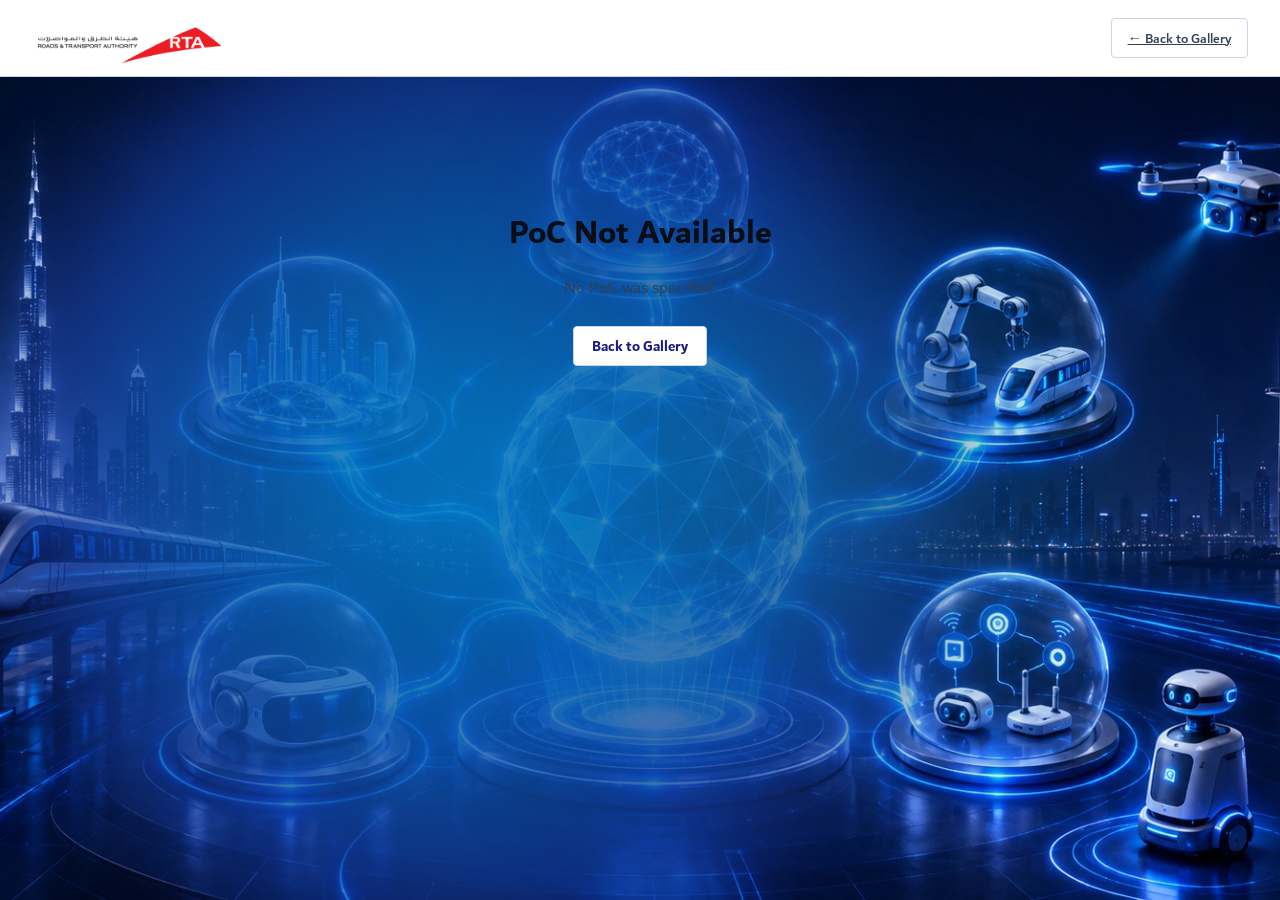
==== poc.html @ e1329994 "DOCKER" ====
<!DOCTYPE html>
<html lang="en">

<head>
    <meta charset="UTF-8">

    <meta
        name="viewport"
        content="width=device-width, initial-scale=1.0"
    >

    <title>PoC Details | Digital Lab</title>

    <link rel="stylesheet" href="css/style.css">
    <link rel="stylesheet" href="css/poc.css">
    <link rel="icon" href="assets/favicon.png">
</head>

<body>

    <header class="header">

        <div class="header-content">

            <img 
                    src="assets/logo.png" 
                    alt="Logo" 
                    class="logo"
                    style="width: 200px;">

            <div class="header-actions">

                <a
                    href="index.html"
                    class="header-button"
                >
                    ← Back to Gallery
                </a>

            </div>

        </div>

    </header>


    <main class="poc-page">

        <div id="poc-details">

            <div class="loading-state">
                Loading PoC...
            </div>

        </div>

    </main>


    <script src="js/poc.js"></script>

</body>

</html>
---- css/style.css ----
@font-face {
    font-family: "Dubai";
    src: url("../assets/font/Dubai-Regular.ttf") format("truetype");
    font-weight: 400;
    font-style: normal;
    font-display: swap;
}

@font-face {
    font-family: "Dubai";
    src: url("../assets/font/Dubai-Medium.ttf") format("truetype");
    font-weight: 500;
    font-style: normal;
    font-display: swap;
}

@font-face {
    font-family: "Dubai";
    src: url("../assets/font/Dubai-Bold.ttf") format("truetype");
    font-weight: 700;
    font-style: normal;
    font-display: swap;
}

@font-face {
    font-family: "Dubai";
    src: url("../assets/font/Dubai-Light.ttf") format("truetype");
    font-weight: 300;
    font-style: normal;
    font-display: swap;
}

/* =========================================================
   GOVERNMENT DIGITAL PORTAL
   Bright / Professional Light Mode / Modern Clean
========================================================= */

:root {
    /* Core surfaces: Bright, clean, crisp whites */
    --bg: #f4f6f9;
    --surface: #ffffff;
    --surface-secondary: #f8fafc;
    --surface-hover: #eef2f6;

    /* Typography */
    --text-primary: #090d16;
    --text-secondary: #334155;
    --text-muted: #64748b;
    --text-light: #94a3b8;

    /* Borders */
    --border: #cbd5e1;
    --border-strong: #94a3b8;

    /* Vibrant Royal Blue Primary */
    --primary: #191c84;
    --primary-dark: #13166e;
    --primary-soft: #eff6ff;

    /* Status - Vibrant Government Indicators */
    --success: #15803d;
    --success-soft: #f0fdf4;

    --warning: #b45309;
    --warning-soft: #fffbeb;

    --info: #0284c7;
    --info-soft: #f0f9ff;

    --danger: #dc2626;
    --danger-soft: #fef2f2;

    /* Fonts */
    --font-body: "Dubai", sans-serif;
    --font-heading: "Dubai", sans-serif;
    --font-mono: "Dubai", sans-serif;

    /* Radius */
    --radius-sm: 4px;
    --radius-md: 6px;
    --radius-lg: 8px;

    /* Shadows */
    --shadow-sm: 0 1px 3px rgba(37, 99, 235, 0.06), 0 1px 2px rgba(15, 23, 42, 0.04);
    --shadow-md: 0 10px 15px -3px rgba(37, 99, 235, 0.08), 0 4px 6px -4px rgba(15, 23, 42, 0.05);
    --shadow-modal: 0 25px 50px -12px rgba(15, 23, 42, 0.25);
}


/* =========================================================
   RESET
========================================================= */

* {
    box-sizing: border-box;
    margin: 0;
    padding: 0;
}

html {
    font-size: 17px; /* Increased base font size for clearer accessibility */
    scroll-behavior: smooth;
}

body {
    min-height: 100vh;
    font-family: var(--font-body);
    color: var(--text-primary);
    background: var(--bg);
    -webkit-font-smoothing: antialiased;
    text-rendering: optimizeLegibility;
}
/* =========================================================
   BACKGROUND IMAGE & PURE CSS HOVERING LIGHT
========================================================= */

body {
    position: relative;
    min-height: 100vh;
    font-family: var(--font-body);
    color: var(--text-primary);
    /* Set your background image here (replace '../assets/img/bgi.jpg' with your actual path) */
    background-image: linear-gradient(rgba(244, 246, 249, 0), rgba(244, 246, 249, 0)), url("../assets/images/bgi.jpeg");
    background-size: cover;
    background-position: center;
    background-attachment: fixed;
    -webkit-font-smoothing: antialiased;
    text-rendering: optimizeLegibility;
    overflow-x: hidden;
}

/* Clear out old canvas or scripts if any remain */
#node-network-canvas {
    display: none !important;
}

/* =========================================================
   PURE CSS HOVERING LIGHT (INCREASED BLOB SIZE)
========================================================= */

body::before {
    content: "";
    position: fixed;
    top: 0;
    left: 0;
    width: 950px;  /* Increased from 550px */
    height: 950px; /* Increased from 550px */
    background: radial-gradient(circle, rgba(2, 132, 199, 0.9) 0%, rgba(25, 28, 132, 0.7) 80%, transparent 80%);
    border-radius: 50%;
    pointer-events: none;
    z-index: -1;
    filter: blur(50px); /* Increased blur slightly for a softer, wider spread */
    animation: css-ambient-float 18s ease-in-out infinite alternate;
}

/* Secondary accent light */
body::after {
    content: "";
    position: fixed;
    bottom: 0;
    right: 0;
    width: 850px;  /* Increased from 480px */
    height: 850px; /* Increased from 480px */
    background: radial-gradient(circle, rgba(16, 185, 129, 0.18) 0%, rgba(25, 28, 132, 0.08) 60%, transparent 85%);
    border-radius: 50%;
    pointer-events: none;
    z-index: -1;
    filter: blur(60px); /* Increased blur for a larger, ambient feel */
    animation: css-ambient-float-reverse 22s ease-in-out infinite alternate;
}


/* =========================================================
   PURE CSS LIGHT ANIMATIONS
========================================================= */

@keyframes css-ambient-float {
    0% {
        transform: translate(-15vw, -15vh) scale(1);
    }
    33% {
        transform: translate(65vw, 20vh) scale(1.15);
    }
    66% {
        transform: translate(30vw, 75vh) scale(0.9);
    }
    100% {
        transform: translate(75vw, 65vh) scale(1.1);
    }
}

@keyframes css-ambient-float-reverse {
    0% {
        transform: translate(15vw, 15vh) scale(1);
    }
    33% {
        transform: translate(-55vw, -30vh) scale(1.1);
    }
    66% {
        transform: translate(-20vw, -70vh) scale(0.95);
    }
    100% {
        transform: translate(-70vw, -40vh) scale(1.2);
    }
}

button,
input,
select {
    font: inherit;
}

button {
    cursor: pointer;
}

a {
    color: inherit;
}

#app {
    min-height: 100vh;
}


/* =========================================================
   HEADER
========================================================= */

.header {
    position: sticky;
    top: 0;
    z-index: 100;
    background: #ffffff;
    border-bottom: 1px solid var(--border);
    box-shadow: var(--shadow-sm);
}

.header-content {
    max-width: 1600px;
    min-height: 76px;
    margin: 0 auto;
    padding: 0 32px;
    display: flex;
    align-items: center;
    justify-content: space-between;
}

.logo {
    display: flex;
    align-items: center;
    gap: 12px;
    font-family: var(--font-heading);
    font-size: 1.2rem;
    font-weight: 700;
    color: var(--text-primary);
}

.logo::before {
    content: "";
    width: 16px;
    height: 16px;
    border-radius: var(--radius-sm);
    background: var(--primary);
    box-shadow: 0 0 8px rgba(37, 99, 235, 0.4);
}

.header-actions {
    display: flex;
    align-items: center;
    gap: 8px;
}

.header-button {
    height: 40px;
    padding: 0 16px;

    display: flex;
    align-items: center;
    justify-content: center;

    border: 1px solid var(--border);
    border-radius: var(--radius-sm);
    background: #ffffff;
    color: var(--text-secondary);

    font-size: 0.85rem;
    font-weight: 500;

    transition: all 0.15s ease;
}

.header-button:hover {
    background: var(--primary-soft);
    border-color: var(--primary);
    color: var(--primary);
}


/* =========================================================
   MAIN
========================================================= */

.main-content {
    width: 100%;
    max-width: 1600px;
    margin: 0 auto;
    padding: 40px 32px 64px;
}


/* =========================================================
   HERO
========================================================= */

.hero {
    margin-bottom: 32px;
}

.hero-eyebrow {
    display: inline-flex;
    margin-bottom: 8px;
    color: var(--primary);
    font-family: var(--font-mono);
    font-size: 0.8rem;
    font-weight: 600;
    letter-spacing: 0.05em;
    text-transform: uppercase;
}

.hero h1 {
    margin-bottom: 10px;
    color: var(--text-primary);
    font-family: var(--font-heading);
    font-size: clamp(2.2rem, 3.2vw, 2.9rem);
    font-weight: 700;
    line-height: 1.2;
}

.hero p {
    max-width: 740px;
    color: var(--text-secondary);
    font-size: 1rem;
    line-height: 1.6;
}


/* =========================================================
   HERO STATS
========================================================= */

.hero-stats {
    display: flex;
    flex-wrap: wrap;
    gap: 8px;
    margin-top: 20px;
}

.hero-stat {
    padding: 6px 12px;
    background: #ffffff;
    border: 1px solid var(--border);
    border-radius: var(--radius-sm);
    color: var(--text-secondary);
    font-family: var(--font-mono);
    font-size: 0.8rem;
}

.hero-stat strong {
    color: var(--primary);
    font-weight: 600;
}


/* =========================================================
   FILTER BAR
========================================================= */

.filter-bar {
    position: relative;
    z-index: 50;
    display: grid;
    grid-template-columns: minmax(300px, 2fr) repeat(3, minmax(160px, 1fr));
    gap: 16px;
    padding: 20px;
    margin-bottom: 32px;
    background: #ffffff;
    border: 1px solid var(--border);
    border-radius: var(--radius-md);
    box-shadow: var(--shadow-sm);
    align-items: start;
    overflow: visible;
}

.search-container,
.filter-container {
    position: relative;
    min-width: 0;
    display: flex;
    flex-direction: column;
    gap: 6px;
    overflow: visible;
}

.search-container label,
.filter-container label {
    color: var(--text-muted);
    font-size: 0.75rem;
    font-weight: 600;
    letter-spacing: 0.05em;
    text-transform: uppercase;
}

.search-container input,
.filter-container select {
    width: 100%;
    height: 42px;
    padding: 0 12px;
    background: #ffffff;
    border: 1px solid var(--border);
    border-radius: var(--radius-sm);
    color: var(--text-primary);
    font-size: 0.9rem;
    outline: none;
    transition: border-color 0.15s ease, box-shadow 0.15s ease;
}

.search-container input:hover,
.filter-container select:hover {
    border-color: var(--border-strong);
}

.search-container input:focus,
.filter-container select:focus {
    border-color: var(--primary);
    box-shadow: 0 0 0 3px rgba(37, 99, 235, 0.15);
}


/* =========================================================
   TECHNOLOGY MULTI SELECT & TRIGGER
========================================================= */

.technology-multi-select {
    position: relative;
    width: 100%;
    min-width: 0;
    height: 42px;
    z-index: 100;
}

.technology-multi-select.open {
    z-index: 9999;
}

.technology-trigger {
    position: relative;
    width: 100%;
    height: 42px;
    display: flex;
    align-items: center;
    justify-content: space-between;
    padding: 0 36px 0 12px;
    background: #ffffff;
    border: 1px solid var(--border);
    border-radius: var(--radius-sm);
    color: var(--text-primary);
    font-family: var(--font-body);
    font-size: 0.9rem;
    text-align: left;
    white-space: nowrap;
    overflow: hidden;
    text-overflow: ellipsis;
    cursor: pointer;
    transition: border-color 0.15s ease, box-shadow 0.15s ease;
}

.technology-trigger:hover {
    border-color: var(--border-strong);
}

.technology-multi-select.open .technology-trigger {
    border-color: var(--primary);
    box-shadow: 0 0 0 3px rgba(37, 99, 235, 0.15);
}

.technology-trigger::after {
    content: "";
    position: absolute;
    right: 13px;
    top: 50%;
    width: 6px;
    height: 6px;
    border-right: 1.5px solid var(--text-muted);
    border-bottom: 1.5px solid var(--text-muted);
    transform: translateY(-65%) rotate(45deg);
    transition: transform 0.15s ease;
}

.technology-multi-select.open .technology-trigger::after {
    transform: translateY(-25%) rotate(225deg);
}


/* =========================================================
   TECHNOLOGY DROPDOWN MENU & OPTIONS
========================================================= */

.technology-menu {
    position: absolute;
    top: calc(100% + 4px);
    left: 0;
    width: 100%;
    min-width: 220px;
    max-height: 260px;
    display: block;
    padding: 6px;
    background: #ffffff;
    border: 1px solid var(--border);
    border-radius: var(--radius-md);
    box-shadow: var(--shadow-modal);
    z-index: 10000;
    overflow-y: auto;
    box-sizing: border-box;
    isolation: isolate;
}

.technology-menu[hidden] {
    display: none !important;
}

.multi-select-option {
    width: 100%;
    min-height: 38px;
    display: flex;
    align-items: center;
    gap: 10px;
    padding: 6px 10px;
    border: 0;
    border-radius: var(--radius-sm);
    background: transparent;
    color: var(--text-secondary);
    font-size: 0.88rem;
    cursor: pointer;
    transition: background 0.1s ease, color 0.1s ease;
}

.multi-select-option:hover {
    background: var(--primary-soft);
    color: var(--primary);
}

.multi-select-option input[type="checkbox"] {
    flex: 0 0 auto;
    width: 15px;
    height: 15px;
    accent-color: var(--primary);
    cursor: pointer;
}

.multi-select-option span {
    min-width: 0;
    overflow: hidden;
    color: inherit;
    white-space: nowrap;
    text-overflow: ellipsis;
}


/* =========================================================
   SECTION HEADER
========================================================= */

.section-header {
    display: flex;
    align-items: flex-end;
    justify-content: space-between;
    margin-bottom: 16px;
    padding-bottom: 12px;
    border-bottom: 1px solid var(--border);
}

.section-header h2 {
    color: var(--text-primary);
    font-family: var(--font-heading);
    font-size: 1.35rem;
    font-weight: 700;
}

.section-header p {
    margin-top: 4px;
    color: var(--text-muted);
    font-size: 0.85rem;
}


/* =========================================================
   POC GRID & CARD
========================================================= */

.poc-grid {
    display: grid;
    grid-template-columns: repeat(3, minmax(0, 1fr));
    gap: 20px;
}

.poc-card {
    position: relative;
    display: flex;
    flex-direction: column;
    min-width: 0;
    min-height: 330px;
    overflow: hidden;
    background: #ffffff;
    border: 1px solid var(--border);
    border-radius: var(--radius-md);
    box-shadow: var(--shadow-sm);
    transition: border-color 0.15s ease, box-shadow 0.15s ease, transform 0.15s ease;
}

.poc-card:hover {
    border-color: var(--primary);
    box-shadow: var(--shadow-md);
    transform: translateY(-2px);
}


/* =========================================================
   STATUS LINE
========================================================= */

.poc-status-line {
    width: 100%;
    height: 15px;
    flex: 0 0 15px;
    background: var(--text-muted);
}

.poc-card.status-complete .poc-status-line,
.poc-card.status-completed .poc-status-line {
    background: var(--success);
}

.poc-card.status-progress .poc-status-line,
.poc-card.status-in-progress .poc-status-line {
    background: var(--warning);
}

.poc-card.status-planning .poc-status-line {
    background: var(--info);
}

.poc-card.status-blocked .poc-status-line {
    background: var(--danger);
}


/* =========================================================
   CARD CONTENT & BADGES
========================================================= */

.poc-card-content {
    flex: 1;
    display: flex;
    flex-direction: column;
    padding: 22px;
}

.poc-card-top {
    display: flex;
    align-items: flex-start;
    justify-content: space-between;
    gap: 12px;
    margin-bottom: 12px;
}

.poc-agency {
    color: var(--text-muted);
    font-family: var(--font-mono);
    font-size: 0.75rem;
    font-weight: 600;
    letter-spacing: 0.05em;
    text-transform: uppercase;
}

.status-badge {
    display: inline-flex;
    align-items: center;
    padding: 4px 9px;
    border-radius: var(--radius-sm);
    font-family: var(--font-mono);
    font-size: 0.7rem;
    font-weight: 600;
    letter-spacing: 0.03em;
    text-transform: uppercase;
    white-space: nowrap;
    border: 1px solid transparent;
}

.status-badge.complete,
.status-badge.completed {
    background: var(--success-soft);
    border-color: rgba(21, 128, 61, 0.25);
    color: var(--success);
}

.status-badge.progress,
.status-badge.in-progress {
    background: var(--warning-soft);
    border-color: rgba(180, 83, 9, 0.25);
    color: var(--warning);
}

.status-badge.planning {
    background: var(--info-soft);
    border-color: rgba(2, 132, 199, 0.25);
    color: var(--info);
}

.status-badge.blocked {
    background: var(--danger-soft);
    border-color: rgba(220, 38, 38, 0.25);
    color: var(--danger);
}

.poc-card h3 {
    margin-bottom: 8px;
    color: var(--text-primary);
    font-family: var(--font-heading);
    font-size: 1.18rem;
    font-weight: 700;
    line-height: 1.3;
}

.poc-card-description {
    margin-bottom: 16px;
    color: var(--text-secondary);
    font-size: 0.92rem;
    line-height: 1.55;
}

.poc-technologies {
    display: flex;
    flex-wrap: wrap;
    gap: 6px;
    margin-top: auto;
}

.tech-badge {
    display: inline-flex;
    align-items: center;
    padding: 4px 8px;
    background: var(--surface-secondary);
    border: 1px solid var(--border);
    border-radius: var(--radius-sm);
    color: var(--text-secondary);
    font-family: var(--font-mono);
    font-size: 0.72rem;
}


/* =========================================================
   CARD FOOTER & ACTIONS
========================================================= */

.poc-card-footer {
    min-height: 52px;
    display: flex;
    align-items: center;
    justify-content: space-between;
    gap: 12px;
    padding: 12px 22px;
    border-top: 1px solid var(--border);
    background: var(--surface-secondary);
}

.team-count {
    color: var(--text-muted);
    font-size: 0.82rem;
}

.view-details-button {
    display: inline-flex;
    align-items: center;
    gap: 4px;
    padding: 0;
    border: none;
    background: transparent;
    color: var(--primary);
    font-size: 0.82rem;
    font-weight: 600;
    letter-spacing: 0.02em;
    text-transform: uppercase;
    transition: color 0.15s ease;
}

.view-details-button:hover {
    color: var(--primary-dark);
    text-decoration: underline;
}


/* =========================================================
   EMPTY STATE
========================================================= */

#empty-state {
    padding: 60px 20px;
    text-align: center;
    color: var(--text-muted);
    background: #ffffff;
    border: 1px solid var(--border);
    border-radius: var(--radius-md);
    font-size: 0.95rem;
}

#empty-state[hidden] {
    display: none;
}


/* =========================================================
   MODAL OVERLAY & DETAILS MODAL
========================================================= */

.modal-overlay {
    position: fixed;
    inset: 0;
    z-index: 500;
    display: flex;
    align-items: center;
    justify-content: center;
    padding: 24px;
    background: rgba(15, 23, 42, 0.45);
    backdrop-filter: blur(3px);
    -webkit-backdrop-filter: blur(3px);
    opacity: 0;
    visibility: hidden;
    pointer-events: none;
    transition: opacity 0.2s ease, visibility 0.2s ease;
}

.modal-overlay.open {
    opacity: 1;
    visibility: visible;
    pointer-events: auto;
}

.details-modal {
    position: relative;
    width: min(920px, 100%);
    max-height: calc(100vh - 48px);
    display: flex;
    flex-direction: column;
    overflow: hidden;
    background: #ffffff;
    border: 1px solid var(--border);
    border-radius: var(--radius-lg);
    box-shadow: var(--shadow-modal);
    transform: translateY(10px);
    transition: transform 0.2s ease;
}

.modal-overlay.open .details-modal {
    transform: translateY(0);
}

.modal-header {
    min-height: 64px;
    flex: 0 0 auto;
    padding: 0 24px;
    display: flex;
    align-items: center;
    justify-content: space-between;
    border-bottom: 1px solid var(--border);
    background: var(--surface-secondary);
}

.modal-header h2 {
    color: var(--text-muted);
    font-family: var(--font-mono);
    font-size: 0.8rem;
    font-weight: 600;
    letter-spacing: 0.05em;
    text-transform: uppercase;
}

.close-button {
    width: 36px;
    height: 36px;
    display: inline-flex;
    align-items: center;
    justify-content: center;
    border: 1px solid var(--border);
    border-radius: var(--radius-sm);
    background: #ffffff;
    color: var(--text-secondary);
    font-size: 1.1rem;
    transition: all 0.15s ease;
}

.close-button:hover {
    background: var(--primary-soft);
    border-color: var(--primary);
    color: var(--primary);
}

.modal-content {
    flex: 1;
    min-height: 0;
    padding: 0;
    overflow-y: auto;
}


/* =========================================================
   DRAWER CONTENT & MODAL ACTIONS
========================================================= */

.drawer-poc {
    padding: 36px;
}

.drawer-poc-header {
    display: flex;
    align-items: center;
    justify-content: space-between;
    gap: 16px;
    margin-bottom: 16px;
    padding-bottom: 16px;
    border-bottom: 1px solid var(--border);
}

.drawer-agency {
    color: var(--text-muted);
    font-family: var(--font-mono);
    font-size: 0.8rem;
    font-weight: 600;
    letter-spacing: 0.05em;
    text-transform: uppercase;
}

.drawer-poc > h1 {
    max-width: 800px;
    margin-bottom: 14px;
    color: var(--text-primary);
    font-family: var(--font-heading);
    font-size: clamp(1.6rem, 2.6vw, 2.2rem);
    font-weight: 700;
    line-height: 1.25;
}

.drawer-description {
    max-width: 780px;
    margin-bottom: 24px;
    color: var(--text-secondary);
    font-size: 0.98rem;
    line-height: 1.65;
}

.poc-actions {
    display: flex;
    flex-wrap: wrap;
    gap: 10px;
    margin-bottom: 28px;
    padding-bottom: 24px;
    border-bottom: 1px solid var(--border);
}

.poc-link {
    min-height: 40px;
    display: inline-flex;
    align-items: center;
    justify-content: center;
    padding: 0 18px;
    border: 1px solid var(--border);
    border-radius: var(--radius-sm);
    background: #ffffff;
    color: var(--primary);
    font-size: 0.88rem;
    font-weight: 600;
    text-decoration: none;
    transition: all 0.15s ease;
}

.poc-link:hover {
    background: var(--primary-soft);
    border-color: var(--primary);
}

.poc-actions .poc-link:first-child {
    background: var(--primary);
    border-color: var(--primary);
    color: #ffffff;
}

.poc-actions .poc-link:first-child:hover {
    background: var(--primary-dark);
}


/* =========================================================
   MODAL SECTIONS & MEDIA PREVIEW
========================================================= */

.drawer-section {
    margin-top: 28px;
    padding-top: 24px;
    border-top: 1px solid var(--border);
}

.drawer-section:first-of-type {
    margin-top: 0;
}

.drawer-section h3 {
    margin-bottom: 14px;
    color: var(--text-primary);
    font-family: var(--font-heading);
    font-size: 1.1rem;
    font-weight: 700;
}

.media-preview {
    min-height: 180px;
    display: flex;
    flex-direction: column;
    align-items: center;
    justify-content: center;
    gap: 10px;
    background: var(--surface-secondary);
    border: 1px solid var(--border);
    border-radius: var(--radius-md);
    color: var(--text-muted);
    font-size: 0.88rem;
    cursor: pointer;
    transition: all 0.15s ease;
}

.media-preview:hover {
    border-color: var(--primary);
    background: var(--primary-soft);
    color: var(--primary);
}

.play-button {
    width: 44px;
    height: 44px;
    display: flex;
    align-items: center;
    justify-content: center;
    padding-left: 2px;
    border-radius: 50%;
    background: var(--primary);
    color: #ffffff;
    font-size: 0.9rem;
    box-shadow: 0 0 10px rgba(37, 99, 235, 0.3);
}

.benefits-list {
    display: flex;
    flex-direction: column;
    gap: 10px;
    padding: 0;
    list-style: none;
}

.benefits-list li {
    position: relative;
    padding-left: 20px;
    color: var(--text-secondary);
    font-size: 0.92rem;
    line-height: 1.55;
}

.benefits-list li::before {
    content: "";
    position: absolute;
    left: 0;
    top: 0.65em;
    width: 6px;
    height: 6px;
    border-radius: 50%;
    background: var(--success);
    transform: translateY(-50%);
}

.tech-stack {
    display: flex;
    flex-wrap: wrap;
    gap: 6px;
}

.tech-stack .tech-badge {
    padding: 5px 10px;
    background: var(--surface-secondary);
    border-color: var(--border);
    font-size: 0.78rem;
}


/* =========================================================
   TEAM GRID
========================================================= */

.team-grid {
    display: grid;
    grid-template-columns: repeat(2, minmax(0, 1fr));
    gap: 10px;
}

.team-member {
    min-height: 60px;
    display: flex;
    align-items: center;
    gap: 12px;
    padding: 10px 12px;
    background: var(--surface-secondary);
    border: 1px solid var(--border);
    border-radius: var(--radius-sm);
}

.team-avatar {
    width: 40px;
    height: 40px;
    flex-shrink: 0;
    border-radius: 50%;
    overflow: hidden;
    display: flex;
    align-items: center;
    justify-content: center;
}

.team-avatar-image {
    object-fit: cover;
    background: var(--surface-secondary);
}

.team-avatar-empty {
    background: var(--surface-secondary);
    border: 1px solid var(--border);
    color: var(--text-light);
}

.team-avatar-empty svg {
    width: 21px;
    height: 21px;
}

.team-member-info {
    min-width: 0;
    display: flex;
    flex-direction: column;
    gap: 2px;
}

.team-member-info strong {
    color: var(--text-primary);
    font-size: 0.86rem;
    font-weight: 600;
}

.team-member-info span {
    color: var(--text-muted);
    font-size: 0.76rem;
}


/* =========================================================
   FOCUS STATES
========================================================= */

button:focus-visible,
input:focus-visible,
select:focus-visible,
a:focus-visible,
.media-preview:focus-visible {
    outline: 2px solid var(--primary);
    outline-offset: 2px;
}


/* =========================================================
   RESPONSIVE — TABLET & MOBILE
========================================================= */

@media (max-width: 1200px) {
    .poc-grid {
        grid-template-columns: repeat(2, minmax(0, 1fr));
    }
    .filter-bar {
        grid-template-columns: repeat(2, minmax(0, 1fr));
    }
    .search-container {
        grid-column: 1 / -1;
    }
}

@media (max-width: 700px) {
    .header-content {
        padding: 0 16px;
    }
    .main-content {
        padding: 24px 16px 40px;
    }
    .filter-bar {
        grid-template-columns: 1fr;
    }
    .search-container {
        grid-column: auto;
    }
    .poc-grid {
        grid-template-columns: 1fr;
    }
    .section-header {
        align-items: flex-start;
        flex-direction: column;
        gap: 4px;
    }
    .technology-menu {
        width: 100%;
        max-height: 240px;
    }
    .modal-overlay {
        align-items: flex-end;
        padding: 0;
    }
    .details-modal {
        width: 100%;
        max-height: calc(100vh - 10px);
        border-radius: var(--radius-lg) var(--radius-lg) 0 0;
    }
    .drawer-poc {
        padding: 24px 20px;
    }
    .drawer-poc-header {
        align-items: flex-start;
        flex-direction: column;
        gap: 8px;
    }
    .poc-actions {
        display: grid;
        grid-template-columns: 1fr 1fr;
    }
    .poc-actions .poc-link {
        width: 100%;
    }
    .team-grid {
        grid-template-columns: 1fr;
    }
}

@media (max-width: 430px) {
    .poc-actions {
        grid-template-columns: 1fr;
    }
}

@media (prefers-reduced-motion: reduce) {
    *,
    *::before,
    *::after {
        animation-duration: 0.01ms !important;
        animation-iteration-count: 1 !important;
        transition-duration: 0.01ms !important;
        scroll-behavior: auto !important;
    }
}

.poc-card {
    cursor: pointer;
}

.poc-card:focus-visible {
    outline: 3px solid currentColor;
    outline-offset: 3px;
}

.view-details-button {
    pointer-events: none;
}

.team-avatars {
    display: flex;
    align-items: center;
}

.team-avatar {
    width: 32px;
    height: 32px;
    border-radius: 50%;
    overflow: hidden;
    position: relative;
    background: #e5e7eb;
    border: 2px solid #ffffff;
    margin-left: -8px;
    flex-shrink: 0;
}

.team-avatar:first-child {
    margin-left: 0;
}

.team-avatar img {
    width: 100%;
    height: 100%;
    display: block;
    object-fit: cover;
}

.avatar-empty {
    display: flex;
    align-items: center;
    justify-content: center;
}

.avatar-placeholder {
    width: 14px;
    height: 14px;
    border-radius: 50%;
    background: #9ca3af;
    position: relative;
}

.avatar-placeholder::after {
    content: "";
    position: absolute;
    width: 22px;
    height: 11px;
    border-radius: 12px 12px 0 0;
    background: #9ca3af;
    left: 50%;
    transform: translateX(-50%);
    top: 13px;
}

.team-avatar-more {
    display: flex;
    align-items: center;
    justify-content: center;
    font-size: 11px;
    font-weight: 600;
    color: #4b5563;
    background: #f3f4f6;
}

/* =========================================================
   ROUNDED FILTER CONTROLS
========================================================= */

.filter-bar {
    border-radius: 25px;
}

.search-container input,
.filter-container select,
.technology-trigger {
    border-radius: 20px;
}

.technology-menu {
    border-radius: 20px;
}

.multi-select-option {
    border-radius: 16px;
}
---- css/poc.css ----
.poc-page {
    width: 100%;
    max-width: 1400px;
    margin: 0 auto;
    padding: 48px 32px 80px;

    position: relative;
    z-index: 1;
}

/* =========================================================
   MAIN DETAILS CONTAINER
========================================================= */

.poc-details-container {
    display: grid;
    grid-template-columns: minmax(0, 1.1fr) minmax(0, 0.9fr);
    gap: 48px;

    /* Explicit solid white background */
    background: #ffffff;
    opacity: 1;

    border: 1px solid var(--border);
    border-radius: var(--radius-lg);
    padding: 40px;
}

.poc-left-column {
    min-width: 0;
}

.poc-details-column {
    min-width: 0;
}

/* =========================================================
   VIDEO COLUMN
========================================================= */

.poc-video-column {
    min-width: 0;
}

/* =========================================================
   VIDEO
========================================================= */

.poc-video-wrapper {
    width: 100%;
    height: min(65vh, 650px);

    display: flex;
    align-items: center;
    justify-content: center;

    background: #000;
    border-radius: var(--radius-md);
    overflow: hidden;
}

.poc-video {
    display: block;

    width: auto;
    height: auto;

    max-width: 100%;
    max-height: 100%;

    object-fit: contain;
}

/* Temporary video placeholder */

.poc-video-placeholder {
    width: 100%;
    height: 100%;

    display: flex;
    flex-direction: column;
    align-items: center;
    justify-content: center;

    text-align: center;

    color: var(--text-secondary);
}

.poc-video-placeholder-icon {
    font-size: 2.5rem;
    margin-bottom: 12px;
    opacity: 0.6;
}

.poc-video-placeholder-title {
    font-weight: 600;
    color: var(--text-primary);
    margin-bottom: 6px;
}

.poc-video-placeholder-text {
    font-size: 0.9rem;
}

/* =========================================================
   DETAILS COLUMN
========================================================= */

.poc-details-column {
    min-width: 0;
}

.poc-details-meta {
    display: flex;
    align-items: center;
    gap: 12px;
    margin-bottom: 18px;
}

.poc-details-container h1 {
    margin-bottom: 16px;

    font-family: var(--font-heading);
    font-size: clamp(2rem, 4vw, 3rem);
    line-height: 1.2;
}

.poc-details-description {
    color: var(--text-secondary);
    font-size: 1.05rem;
    line-height: 1.7;
}

/* =========================================================
   ACTIONS
========================================================= */

.poc-actions {
    display: flex;
    flex-wrap: wrap;
    gap: 12px;
    margin-top: 28px;
    border-bottom: none;
}

/* =========================================================
   SECTIONS
========================================================= */

.details-section {
    margin-top: 32px;
    padding-top: 28px;
    border-top: 1px solid var(--border);
}

.details-section h2 {
    margin-bottom: 16px;

    font-family: var(--font-heading);
    font-size: 1.25rem;
}

/* =========================================================
   ERROR / LOADING
========================================================= */

.poc-error,
.loading-state {
    padding: 80px 24px;
    text-align: center;
}

.poc-error h1 {
    margin-bottom: 12px;
}

.poc-error p {
    margin-bottom: 24px;
    color: var(--text-secondary);
}

/* =========================================================
   RESPONSIVE
========================================================= */

@media (max-width: 900px) {

    .poc-details-container {
        grid-template-columns: 1fr;
        gap: 32px;
    }

}

@media (max-width: 700px) {

    .poc-page {
        padding: 24px 16px 48px;
    }

    .poc-details-container {
        padding: 24px 20px;
        gap: 28px;
    }

    .poc-details-meta {
        align-items: flex-start;
        flex-direction: column;
    }

}

/* =========================================================
   STATUS BADGE
========================================================= */

.poc-details-meta .status-badge {
    display: inline-flex;
    align-items: center;
    justify-content: center;

    padding: 6px 12px;

    border-radius: 999px;

    font-size: 0.78rem;
    font-weight: 700;
    line-height: 1;

    white-space: nowrap;

    border: 1px solid transparent;
}


/* =========================================================
   NOT STARTED
========================================================= */

.poc-details-meta .status-badge.not-started {
    color: #64748b;
    background: #f1f5f9;
    border-color: #cbd5e1;
}


/* =========================================================
   PLANNING
========================================================= */

.poc-details-meta .status-badge.planning {
    color: #92400e;
    background: #fef3c7;
    border-color: #fde68a;
}


/* =========================================================
   IN PROGRESS
========================================================= */

.poc-details-meta .status-badge.in-progress {
    color: #1d4ed8;
    background: #dbeafe;
    border-color: #93c5fd;
}


/* =========================================================
   REVIEW
========================================================= */

.poc-details-meta .status-badge.review {
    color: #7e22ce;
    background: #f3e8ff;
    border-color: #d8b4fe;
}


/* =========================================================
   COMPLETED
========================================================= */

.poc-details-meta .status-badge.completed {
    color: #166534;
    background: #dcfce7;
    border-color: #86efac;
}


/* =========================================================
   ON HOLD
========================================================= */

.poc-details-meta .status-badge.on-hold {
    color: #b91c1c;
    background: #fee2e2;
    border-color: #fca5a5;
}


/* =========================================================
   UNKNOWN / FALLBACK
========================================================= */

.poc-details-meta .status-badge.unknown {
    color: #475569;
    background: #f1f5f9;
    border-color: #cbd5e1;
}
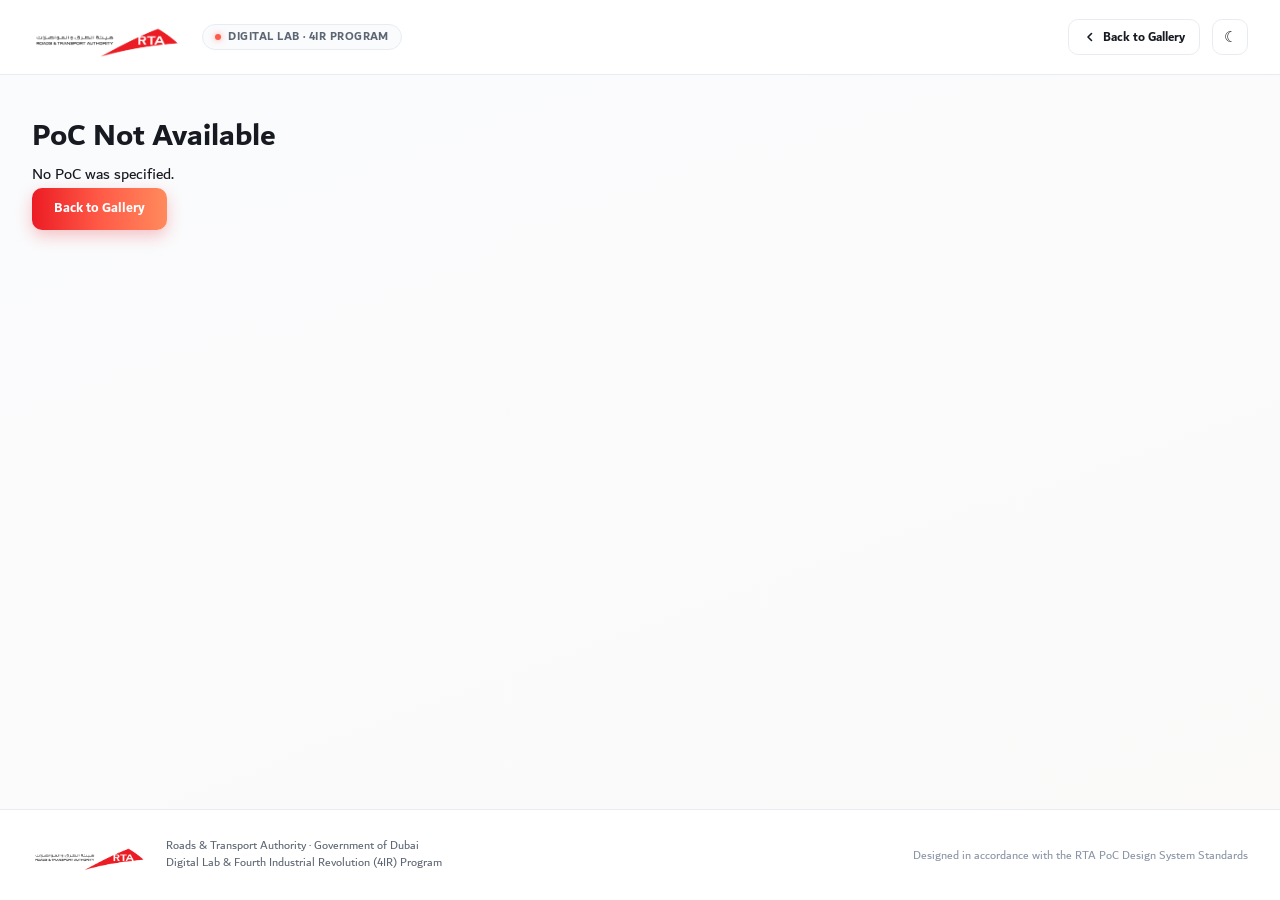
==== commit 36c215ee: "UI Redesign + Chatbot Optimization" ====
--- a/poc.html
+++ b/poc.html
@@ -1,64 +1,106 @@
 <!DOCTYPE html>
 <html lang="en">
-
 <head>
     <meta charset="UTF-8">
+    <meta name="viewport" content="width=device-width, initial-scale=1.0">
+    <meta name="description" content="Detailed overview of proof of concept deliverable including demo video, benefits, technologies, and project team.">
 
-    <meta
-        name="viewport"
-        content="width=device-width, initial-scale=1.0"
-    >
+    <title>PoC Details | RTA Digital Lab & 4IR</title>
 
-    <title>PoC Details | Digital Lab</title>
+    <link rel="preconnect" href="https://fonts.googleapis.com">
+    <link rel="preconnect" href="https://fonts.gstatic.com" crossorigin="anonymous">
+    <link href="https://fonts.googleapis.com/css2?family=Hanken+Grotesk:wght@300;400;500;600;700;800&family=Noto+Sans+Arabic:wght@400;500;600;700&family=IBM+Plex+Mono:wght@400;500;600&display=swap" rel="stylesheet">
 
     <link rel="stylesheet" href="css/style.css">
     <link rel="stylesheet" href="css/poc.css">
     <link rel="icon" href="assets/favicon.png">
+    <script>
+        (function () {
+            const savedTheme = localStorage.getItem("theme");
+            const prefersDark = window.matchMedia("(prefers-color-scheme: dark)").matches;
+            const theme = (savedTheme === "dark" || savedTheme === "light") ? savedTheme : (prefersDark ? "dark" : "light");
+            document.documentElement.setAttribute("data-theme", theme);
+        })();
+    </script>
 </head>
 
 <body>
+    <div id="app">
 
-    <header class="header">
+        <!-- =====================================================
+            RTA APP HEADER
+        ===================================================== -->
+        <header class="header">
+            <div class="header-content">
+                <div class="header-brand-group">
+                    <a href="index.html" class="logo-link" aria-label="Go to RTA PoC Gallery home">
+                        <img 
+                            id="app-logo"
+                            src="assets/rta-logo-color.png" 
+                            alt="RTA — Roads & Transport Authority" 
+                            class="logo">
+                    </a>
+                    <span class="header-program-badge">
+                        <span class="badge-dot"></span>
+                        Digital Lab · 4IR Program
+                    </span>
+                </div>
 
-        <div class="header-content">
+                <div class="header-actions">
+                    <a
+                        href="index.html"
+                        class="btn-back"
+                    >
+                        <svg width="14" height="14" viewBox="0 0 14 14" fill="none" aria-hidden="true">
+                            <path d="M8.5 3.5L5 7L8.5 10.5" stroke="currentColor" stroke-width="1.6" stroke-linecap="round" stroke-linejoin="round"></path>
+                        </svg>
+                        Back to Gallery
+                    </a>
 
-            <img 
-                    src="assets/logo.png" 
-                    alt="Logo" 
-                    class="logo"
-                    style="width: 200px;">
+                    <button
+                        id="theme-toggle"
+                        class="theme-toggle"
+                        type="button"
+                        aria-label="Toggle light/dark mode"
+                        title="Toggle light/dark mode"
+                    >
+                        <span id="theme-icon">☀</span>
+                    </button>
+                </div>
+            </div>
+        </header>
 
-            <div class="header-actions">
+        <!-- =====================================================
+            MAIN POC DETAILS
+        ===================================================== -->
+        <main class="poc-page">
+            <div id="poc-details">
+                <div class="loading-state">
+                    <div class="skeleton-shimmer" style="width: 220px; height: 16px; border-radius: 999px; margin-bottom: 24px;"></div>
+                    <div class="skeleton-shimmer" style="width: 60%; height: 36px; border-radius: 10px; margin-bottom: 20px;"></div>
+                    <div class="skeleton-shimmer" style="width: 100%; height: 320px; border-radius: 14px;"></div>
+                </div>
+            </div>
+        </main>
 
-                <a
-                    href="index.html"
-                    class="header-button"
-                >
-                    ← Back to Gallery
-                </a>
+        <!-- FOOTER -->
+        <footer class="app-footer">
+            <div class="footer-content">
+                <div class="footer-brand">
+                    <img src="assets/rta-logo-color.png" alt="RTA Logo" class="footer-logo">
+                    <div class="footer-text">
+                        <span>Roads &amp; Transport Authority · Government of Dubai</span>
+                        <span>Digital Lab &amp; Fourth Industrial Revolution (4IR) Program</span>
+                    </div>
+                </div>
+                <div class="footer-copy">
+                    Designed in accordance with the RTA PoC Design System Standards
+                </div>
+            </div>
+        </footer>
 
-            </div>
-
-        </div>
-
-    </header>
-
-
-    <main class="poc-page">
-
-        <div id="poc-details">
-
-            <div class="loading-state">
-                Loading PoC...
-            </div>
-
-        </div>
-
-    </main>
-
+    </div>
 
     <script src="js/poc.js"></script>
-
 </body>
-
 </html>
--- a/css/style.css
+++ b/css/style.css
@@ -1,3 +1,20 @@
+/* =========================================================
+   RTA PoC DESIGN SYSTEM — CORE STYLESHEET
+   Roads & Transport Authority · Dubai Digital Lab · 4IR
+   Deliverable 1 · General & Reusable Component System
+========================================================= */
+
+/* ---------------------------------------------------------
+   FONTS
+--------------------------------------------------------- */
+@font-face {
+    font-family: "Dubai";
+    src: url("../assets/font/Dubai-Light.ttf") format("truetype");
+    font-weight: 300;
+    font-style: normal;
+    font-display: swap;
+}
+
 @font-face {
     font-family: "Dubai";
     src: url("../assets/font/Dubai-Regular.ttf") format("truetype");
@@ -22,1346 +39,1844 @@
     font-display: swap;
 }
 
-@font-face {
-    font-family: "Dubai";
-    src: url("../assets/font/Dubai-Light.ttf") format("truetype");
-    font-weight: 300;
-    font-style: normal;
-    font-display: swap;
-}
-
-/* =========================================================
-   GOVERNMENT DIGITAL PORTAL
-   Bright / Professional Light Mode / Modern Clean
-========================================================= */
-
+/* ---------------------------------------------------------
+   DESIGN TOKENS — LIGHT THEME (PRIMARY)
+--------------------------------------------------------- */
 :root {
-    /* Core surfaces: Bright, clean, crisp whites */
-    --bg: #f4f6f9;
-    --surface: #ffffff;
-    --surface-secondary: #f8fafc;
-    --surface-hover: #eef2f6;
-
-    /* Typography */
-    --text-primary: #090d16;
-    --text-secondary: #334155;
-    --text-muted: #64748b;
-    --text-light: #94a3b8;
-
-    /* Borders */
-    --border: #cbd5e1;
-    --border-strong: #94a3b8;
-
-    /* Vibrant Royal Blue Primary */
-    --primary: #191c84;
-    --primary-dark: #13166e;
-    --primary-soft: #eff6ff;
-
-    /* Status - Vibrant Government Indicators */
-    --success: #15803d;
-    --success-soft: #f0fdf4;
-
-    --warning: #b45309;
-    --warning-soft: #fffbeb;
-
-    --info: #0284c7;
-    --info-soft: #f0f9ff;
-
-    --danger: #dc2626;
-    --danger-soft: #fef2f2;
-
-    /* Fonts */
-    --font-body: "Dubai", sans-serif;
-    --font-heading: "Dubai", sans-serif;
-    --font-mono: "Dubai", sans-serif;
-
-    /* Radius */
-    --radius-sm: 4px;
-    --radius-md: 6px;
-    --radius-lg: 8px;
-
-    /* Shadows */
-    --shadow-sm: 0 1px 3px rgba(37, 99, 235, 0.06), 0 1px 2px rgba(15, 23, 42, 0.04);
-    --shadow-md: 0 10px 15px -3px rgba(37, 99, 235, 0.08), 0 4px 6px -4px rgba(15, 23, 42, 0.05);
-    --shadow-modal: 0 25px 50px -12px rgba(15, 23, 42, 0.25);
-}
-
-
-/* =========================================================
-   RESET
-========================================================= */
-
-* {
+    /* Brand Foundations */
+    --font-primary: "Dubai", "Hanken Grotesk", "Segoe UI", "Noto Sans Arabic", -apple-system, BlinkMacSystemFont, sans-serif;
+    --font-mono: "IBM Plex Mono", SFMono-Regular, Menlo, Monaco, Consolas, monospace;
+    --font-arabic: "Noto Sans Arabic", "Dubai", sans-serif;
+
+    /* Canvas & Surfaces */
+    --surface-app: #FAFBFD;
+    --surface-app-end: #FBFAF9;
+    --surface-card: #FFFFFF;
+    --surface-card-subtle: #FAFBFD;
+    --surface-card-hover: #FFFFFF;
+    --surface-sidebar: #171B21;
+    --surface-overlay: rgba(23, 27, 33, 0.48);
+    --surface-glass: rgba(255, 255, 255, 0.88);
+
+    /* Borders & Hairlines */
+    --border-hairline: #E8ECF2;
+    --border-subtle: #D5DCE6;
+    --border-strong: #C8CFDA;
+
+    /* Typography & Ink */
+    --ink: #171B21;
+    --text-primary: #171B21;
+    --text-secondary: #5D6673;
+    --text-muted: #8A94A6;
+    --text-disabled: #A9B2BF;
+    --text-on-dark: #FFFFFF;
+
+    /* RTA Red & Identity Gradients */
+    --rta-gradient: linear-gradient(90deg, #EC1C24, #FF5A47, #FF8A5C);
+    --rta-gradient-vertical: linear-gradient(180deg, #EC1C24, #FF8A5C);
+    --rta-red: #EC1C24;
+    --rta-red-deep: #C4161C;
+    --rta-red-tint: rgba(236, 28, 36, 0.07);
+    --rta-red-border: rgba(236, 28, 36, 0.16);
+    --rta-red-glow: rgba(236, 28, 36, 0.25);
+
+    /* Supporting Gradients */
+    --grad-cool: linear-gradient(90deg, #3B7DD8, #6FC3FF);
+    --grad-fresh: linear-gradient(90deg, #1FA97C, #7BE0B0);
+    --grad-violet: linear-gradient(90deg, #6B5BD2, #A98BFF);
+    --grad-neutral: linear-gradient(90deg, #8A94A6, #C8CFDA);
+
+    /* Semantic States */
+    --success: #1FA97C;
+    --success-bg: rgba(31, 169, 124, 0.10);
+    --success-text: #157A5A;
+    --success-border: rgba(31, 169, 124, 0.22);
+
+    --danger: #E5484D;
+    --danger-bg: rgba(229, 72, 77, 0.09);
+    --danger-text: #C93A3F;
+    --danger-border: rgba(229, 72, 77, 0.20);
+
+    --warning: #F5A623;
+    --warning-bg: rgba(245, 166, 35, 0.12);
+    --warning-text: #B27414;
+    --warning-border: rgba(245, 166, 35, 0.25);
+
+    --info: #3B7DD8;
+    --info-bg: rgba(59, 125, 216, 0.10);
+    --info-text: #2A62B4;
+    --info-border: rgba(59, 125, 216, 0.22);
+
+    --neutral-state: #8A94A6;
+    --neutral-bg: rgba(138, 148, 166, 0.12);
+    --neutral-text: #5D6673;
+    --neutral-border: rgba(138, 148, 166, 0.20);
+
+    /* Categorical Data-Viz Colors */
+    --cat-1: #3B7DD8;
+    --cat-2: #1FA97C;
+    --cat-3: #6B5BD2;
+    --cat-4: #F5A623;
+    --cat-5: #D8558E;
+    --cat-6: #17A2B8;
+    --cat-7: #B0762E;
+    --cat-8: #8A94A6;
+
+    /* Radius System */
+    --radius-sm: 8px;
+    --radius-md: 10px;
+    --radius-lg: 14px;
+    --radius-pill: 999px;
+
+    /* Elevation Shadows */
+    --shadow-resting: 0 1px 2px rgba(23, 27, 33, 0.04), 0 12px 32px rgba(23, 27, 33, 0.05);
+    --shadow-raised: 0 4px 8px rgba(23, 27, 33, 0.06), 0 24px 64px rgba(23, 27, 33, 0.14);
+    --shadow-modal: 0 12px 40px rgba(23, 27, 33, 0.12), 0 32px 80px rgba(23, 27, 33, 0.22);
+    --shadow-dropdown: 0 4px 16px rgba(23, 27, 33, 0.08), 0 16px 40px rgba(23, 27, 33, 0.12);
+    --shadow-btn: 0 6px 16px rgba(236, 28, 36, 0.25);
+    --shadow-btn-hover: 0 10px 22px rgba(236, 28, 36, 0.32);
+
+    /* Transitions */
+    --trans-fast: 150ms ease;
+    --trans-medium: 250ms ease;
+    --trans-spring: 450ms cubic-bezier(0.16, 1, 0.3, 1);
+}
+
+/* ---------------------------------------------------------
+   DARK THEME OVERRIDES
+--------------------------------------------------------- */
+[data-theme="dark"] {
+    --surface-app: #0B0E14;
+    --surface-app-end: #0E121A;
+    --surface-card: #141923;
+    --surface-card-subtle: #10141D;
+    --surface-card-hover: #181E2B;
+    --surface-sidebar: #07090D;
+    --surface-overlay: rgba(3, 5, 8, 0.72);
+    --surface-glass: rgba(20, 25, 35, 0.92);
+
+    --border-hairline: rgba(255, 255, 255, 0.08);
+    --border-subtle: rgba(255, 255, 255, 0.13);
+    --border-strong: rgba(255, 255, 255, 0.20);
+
+    --ink: #F3F5FA;
+    --text-primary: #F3F5FA;
+    --text-secondary: #9DA8B9;
+    --text-muted: #6B7687;
+    --text-disabled: #4A5362;
+
+    --rta-red-tint: rgba(236, 28, 36, 0.14);
+    --rta-red-border: rgba(236, 28, 36, 0.28);
+
+    --success-bg: rgba(31, 169, 124, 0.18);
+    --success-text: #4ADE80;
+    --danger-bg: rgba(229, 72, 77, 0.18);
+    --danger-text: #FB7185;
+    --warning-bg: rgba(245, 166, 35, 0.18);
+    --warning-text: #FBBF24;
+    --info-bg: rgba(59, 125, 216, 0.18);
+    --info-text: #60A5FA;
+    --neutral-bg: rgba(138, 148, 166, 0.16);
+    --neutral-text: #9DA8B9;
+
+    --shadow-resting: 0 1px 3px rgba(0, 0, 0, 0.35), 0 12px 32px rgba(0, 0, 0, 0.45);
+    --shadow-raised: 0 4px 12px rgba(0, 0, 0, 0.5), 0 24px 64px rgba(0, 0, 0, 0.65);
+    --shadow-modal: 0 16px 48px rgba(0, 0, 0, 0.7), 0 36px 90px rgba(0, 0, 0, 0.85);
+    --shadow-dropdown: 0 8px 24px rgba(0, 0, 0, 0.6), 0 20px 48px rgba(0, 0, 0, 0.7);
+}
+
+/* ---------------------------------------------------------
+   GLOBAL RESETS & BASE
+--------------------------------------------------------- */
+*, *::before, *::after {
     box-sizing: border-box;
     margin: 0;
     padding: 0;
 }
 
 html {
-    font-size: 17px; /* Increased base font size for clearer accessibility */
+    font-size: 16px;
     scroll-behavior: smooth;
+    -webkit-font-smoothing: antialiased;
+    -moz-osx-font-smoothing: grayscale;
 }
 
 body {
+    font-family: var(--font-primary);
+    background: linear-gradient(160deg, var(--surface-app) 0%, var(--surface-app-end) 100%);
+    background-attachment: fixed;
+    color: var(--text-primary);
+    line-height: 1.6;
     min-height: 100vh;
-    font-family: var(--font-body);
+    display: flex;
+    flex-direction: column;
+}
+
+a {
+    color: var(--rta-red-deep);
+    text-decoration: none;
+    transition: color var(--trans-fast);
+}
+
+a:hover {
+    color: var(--rta-red);
+}
+
+::selection {
+    background: rgba(236, 28, 36, 0.14);
     color: var(--text-primary);
-    background: var(--bg);
-    -webkit-font-smoothing: antialiased;
-    text-rendering: optimizeLegibility;
-}
-/* =========================================================
-   BACKGROUND IMAGE & PURE CSS HOVERING LIGHT
-========================================================= */
-
-body {
+}
+
+/* Properly override [hidden] for flex containers so hidden attribute always wins */
+[hidden] { display: none !important; }
+
+/* Keyframe animations */
+@keyframes rtaShimmer {
+    0% { background-position: -200% 0; }
+    100% { background-position: 200% 0; }
+}
+
+@keyframes rtaRise {
+    from {
+        opacity: 0;
+        transform: translateY(12px);
+    }
+    to {
+        opacity: 1;
+        transform: translateY(0);
+    }
+}
+
+@keyframes rtaPulse {
+    0%, 100% { opacity: 1; transform: scale(1); }
+    50% { opacity: 0.6; transform: scale(1.15); }
+}
+
+/* Chatbot slide-up animation for open */
+@keyframes chatbotSlideUp {
+    from { opacity: 0; transform: translateY(18px) scale(0.97); }
+    to   { opacity: 1; transform: translateY(0)  scale(1); }
+}
+
+/* Typing dots bounce */
+@keyframes typingBounce {
+    0%, 60%, 100% { transform: translateY(0); opacity: 0.4; }
+    30%            { transform: translateY(-5px); opacity: 1; }
+}
+
+@media (prefers-reduced-motion: reduce) {
+    *, *::before, *::after {
+        animation-duration: 0.01ms !important;
+        animation-iteration-count: 1 !important;
+        transition-duration: 0.01ms !important;
+    }
+}
+
+/* App layout wrapper */
+#app {
+    display: flex;
+    flex-direction: column;
+    min-height: 100vh;
     position: relative;
-    min-height: 100vh;
-    font-family: var(--font-body);
-    color: var(--text-primary);
-    /* Set your background image here (replace '../assets/img/bgi.jpg' with your actual path) */
-    background-image: linear-gradient(rgba(244, 246, 249, 0), rgba(244, 246, 249, 0)), url("../assets/images/bgi.jpeg");
-    background-size: cover;
-    background-position: center;
-    background-attachment: fixed;
-    -webkit-font-smoothing: antialiased;
-    text-rendering: optimizeLegibility;
-    overflow-x: hidden;
-}
-
-/* Clear out old canvas or scripts if any remain */
-#node-network-canvas {
-    display: none !important;
-}
-
-/* =========================================================
-   PURE CSS HOVERING LIGHT (INCREASED BLOB SIZE)
-========================================================= */
-
-body::before {
-    content: "";
-    position: fixed;
-    top: 0;
-    left: 0;
-    width: 950px;  /* Increased from 550px */
-    height: 950px; /* Increased from 550px */
-    background: radial-gradient(circle, rgba(2, 132, 199, 0.9) 0%, rgba(25, 28, 132, 0.7) 80%, transparent 80%);
-    border-radius: 50%;
-    pointer-events: none;
-    z-index: -1;
-    filter: blur(50px); /* Increased blur slightly for a softer, wider spread */
-    animation: css-ambient-float 18s ease-in-out infinite alternate;
-}
-
-/* Secondary accent light */
-body::after {
-    content: "";
-    position: fixed;
-    bottom: 0;
-    right: 0;
-    width: 850px;  /* Increased from 480px */
-    height: 850px; /* Increased from 480px */
-    background: radial-gradient(circle, rgba(16, 185, 129, 0.18) 0%, rgba(25, 28, 132, 0.08) 60%, transparent 85%);
-    border-radius: 50%;
-    pointer-events: none;
-    z-index: -1;
-    filter: blur(60px); /* Increased blur for a larger, ambient feel */
-    animation: css-ambient-float-reverse 22s ease-in-out infinite alternate;
-}
-
-
-/* =========================================================
-   PURE CSS LIGHT ANIMATIONS
-========================================================= */
-
-@keyframes css-ambient-float {
-    0% {
-        transform: translate(-15vw, -15vh) scale(1);
-    }
-    33% {
-        transform: translate(65vw, 20vh) scale(1.15);
-    }
-    66% {
-        transform: translate(30vw, 75vh) scale(0.9);
-    }
-    100% {
-        transform: translate(75vw, 65vh) scale(1.1);
-    }
-}
-
-@keyframes css-ambient-float-reverse {
-    0% {
-        transform: translate(15vw, 15vh) scale(1);
-    }
-    33% {
-        transform: translate(-55vw, -30vh) scale(1.1);
-    }
-    66% {
-        transform: translate(-20vw, -70vh) scale(0.95);
-    }
-    100% {
-        transform: translate(-70vw, -40vh) scale(1.2);
-    }
-}
-
-button,
-input,
-select {
-    font: inherit;
-}
-
-button {
-    cursor: pointer;
-}
-
-a {
-    color: inherit;
-}
-
-#app {
-    min-height: 100vh;
-}
-
-
-/* =========================================================
+}
+
+/* ---------------------------------------------------------
+   RTA SIGNATURE TITLE RULE & MOTIFS
+--------------------------------------------------------- */
+.rta-title-rule {
+    width: 64px;
+    height: 5px;
+    margin-top: 14px;
+    background: var(--rta-gradient);
+    clip-path: polygon(0 0, 100% 0, calc(100% - 6px) 100%, 6px 100%);
+}
+
+.rta-title-rule-sm {
+    width: 44px;
+    height: 4px;
+    margin-top: 8px;
+    background: var(--rta-gradient);
+    clip-path: polygon(0 0, 100% 0, calc(100% - 4px) 100%, 4px 100%);
+}
+
+/* ---------------------------------------------------------
    HEADER
-========================================================= */
-
+--------------------------------------------------------- */
 .header {
     position: sticky;
     top: 0;
     z-index: 100;
-    background: #ffffff;
-    border-bottom: 1px solid var(--border);
-    box-shadow: var(--shadow-sm);
+    background: var(--surface-glass);
+    backdrop-filter: blur(16px);
+    -webkit-backdrop-filter: blur(16px);
+    border-bottom: 1px solid var(--border-hairline);
+    transition: background var(--trans-fast), border-color var(--trans-fast);
 }
 
 .header-content {
-    max-width: 1600px;
-    min-height: 76px;
+    max-width: 1520px;
     margin: 0 auto;
-    padding: 0 32px;
+    padding: 16px 32px;
     display: flex;
     align-items: center;
     justify-content: space-between;
+    gap: 20px;
+}
+
+.header-brand-group {
+    display: flex;
+    align-items: center;
+    gap: 16px;
+    flex-wrap: wrap;
+}
+
+.logo-link {
+    display: inline-flex;
+    align-items: center;
+    line-height: 0;
 }
 
 .logo {
+    height: 42px;
+    width: auto;
+    object-fit: contain;
+    display: block;
+    transition: opacity var(--trans-fast);
+}
+
+.header-program-badge {
+    display: inline-flex;
+    align-items: center;
+    gap: 7px;
+    height: 26px;
+    padding: 0 12px;
+    border-radius: var(--radius-pill);
+    background: var(--surface-card-subtle);
+    border: 1px solid var(--border-hairline);
+    color: var(--text-secondary);
+    font-size: 11.5px;
+    font-weight: 600;
+    letter-spacing: 0.04em;
+    text-transform: uppercase;
+}
+
+.badge-dot {
+    width: 6px;
+    height: 6px;
+    border-radius: 50%;
+    background: #FF5A47;
+    box-shadow: 0 0 6px rgba(255, 90, 71, 0.6);
+    animation: rtaPulse 2.4s infinite ease-in-out;
+}
+
+.header-actions {
     display: flex;
     align-items: center;
     gap: 12px;
-    font-family: var(--font-heading);
-    font-size: 1.2rem;
+}
+
+.header-search-hint {
+    display: inline-flex;
+    align-items: center;
+    gap: 8px;
+    height: 36px;
+    padding: 0 14px;
+    border-radius: var(--radius-md);
+    background: var(--surface-card);
+    border: 1px solid var(--border-hairline);
+    color: var(--text-muted);
+    font-size: 12.5px;
+    font-weight: 500;
+    cursor: pointer;
+    transition: border-color var(--trans-fast), color var(--trans-fast);
+}
+
+.header-search-hint:hover {
+    border-color: var(--border-subtle);
+    color: var(--text-primary);
+}
+
+.kbd-shortcut {
+    font-family: var(--font-mono);
+    font-size: 10.5px;
+    font-weight: 600;
+    color: var(--text-muted);
+    background: var(--surface-card-subtle);
+    border: 1px solid var(--border-hairline);
+    border-radius: 5px;
+    padding: 2px 6px;
+    line-height: 1;
+}
+
+.theme-toggle {
+    width: 36px;
+    height: 36px;
+    border-radius: var(--radius-md);
+    border: 1px solid var(--border-hairline);
+    background: var(--surface-card);
+    color: var(--text-primary);
+    display: inline-flex;
+    align-items: center;
+    justify-content: center;
+    font-size: 15px;
+    cursor: pointer;
+    transition: transform var(--trans-fast), background var(--trans-fast), border-color var(--trans-fast);
+}
+
+.theme-toggle:hover {
+    transform: translateY(-1px);
+    background: var(--surface-card-subtle);
+    border-color: var(--border-subtle);
+}
+
+.btn-back {
+    display: inline-flex;
+    align-items: center;
+    gap: 6px;
+    height: 36px;
+    padding: 0 14px;
+    border-radius: var(--radius-md);
+    background: var(--surface-card);
+    border: 1px solid var(--border-hairline);
+    color: var(--text-primary);
+    font-size: 13px;
+    font-weight: 600;
+    cursor: pointer;
+    transition: background var(--trans-fast), border-color var(--trans-fast);
+}
+
+.btn-back:hover {
+    background: var(--surface-card-subtle);
+    border-color: var(--border-subtle);
+    color: var(--rta-red);
+}
+
+/* ---------------------------------------------------------
+   MAIN CONTENT CONTAINER
+--------------------------------------------------------- */
+.main-content {
+    flex: 1;
+    max-width: 1520px;
+    width: 100%;
+    margin: 0 auto;
+    padding: 40px 32px 80px;
+    animation: rtaRise 0.45s ease-out;
+}
+
+/* ---------------------------------------------------------
+   HERO SECTION & KPI METRIC BAND
+--------------------------------------------------------- */
+.hero-section {
+    margin-bottom: 36px;
+}
+
+.hero-content {
+    margin-bottom: 28px;
+}
+
+.hero-pretitle {
+    font-size: 11px;
     font-weight: 700;
+    letter-spacing: 0.12em;
+    text-transform: uppercase;
+    color: var(--text-muted);
+}
+
+.hero-title {
+    margin: 6px 0 0;
+    font-size: 34px;
+    font-weight: 600;
+    letter-spacing: -0.015em;
+    line-height: 1.15;
     color: var(--text-primary);
 }
 
-.logo::before {
-    content: "";
+.hero-highlight {
+    background: var(--rta-gradient);
+    -webkit-background-clip: text;
+    background-clip: text;
+    color: transparent;
+    font-weight: 700;
+}
+
+.hero-description {
+    margin: 14px 0 0;
+    max-width: 780px;
+    font-size: 14.5px;
+    line-height: 1.65;
+    color: var(--text-secondary);
+}
+
+/* 4-Column KPI Band */
+.kpi-band {
+    display: grid;
+    grid-template-columns: repeat(4, 1fr);
+    background: var(--surface-card);
+    border: 1px solid var(--border-hairline);
+    border-radius: var(--radius-lg);
+    box-shadow: var(--shadow-resting);
+    overflow: hidden;
+}
+
+.kpi-card {
+    padding: 22px 24px;
+    border-right: 1px solid var(--border-hairline);
+    display: flex;
+    flex-direction: column;
+    justify-content: space-between;
+    transition: background var(--trans-fast);
+}
+
+.kpi-card:last-child {
+    border-right: none;
+}
+
+.kpi-label {
+    font-size: 11px;
+    font-weight: 700;
+    letter-spacing: 0.09em;
+    text-transform: uppercase;
+    color: var(--text-muted);
+}
+
+.kpi-value-row {
+    margin-top: 10px;
+    display: flex;
+    align-items: baseline;
+    gap: 12px;
+}
+
+.kpi-value {
+    font-size: 40px;
+    font-weight: 300;
+    line-height: 1;
+    letter-spacing: -0.02em;
+    font-variant-numeric: tabular-nums;
+    font-family: var(--font-primary);
+    color: var(--text-primary);
+}
+
+.kpi-value-gradient {
+    background: var(--rta-gradient);
+    -webkit-background-clip: text;
+    background-clip: text;
+    color: transparent;
+    font-weight: 400;
+}
+
+.kpi-badge {
+    display: inline-flex;
+    align-items: center;
+    height: 22px;
+    padding: 0 9px;
+    border-radius: var(--radius-pill);
+    font-size: 11px;
+    font-weight: 700;
+    letter-spacing: 0.02em;
+}
+
+.kpi-badge-neutral {
+    background: var(--neutral-bg);
+    color: var(--neutral-text);
+}
+
+.kpi-badge-info {
+    background: var(--info-bg);
+    color: var(--info-text);
+}
+
+.kpi-badge-focus {
+    background: var(--rta-red-tint);
+    color: var(--rta-red-deep);
+}
+
+.kpi-badge-success {
+    background: var(--success-bg);
+    color: var(--success-text);
+}
+
+.kpi-subtext {
+    margin-top: 8px;
+    font-size: 12px;
+    color: var(--text-muted);
+}
+
+/* ---------------------------------------------------------
+   FILTER BAR & SEARCH CONTROLS
+--------------------------------------------------------- */
+.filter-bar-wrapper {
+    background: var(--surface-card);
+    border: 1px solid var(--border-hairline);
+    border-radius: var(--radius-lg);
+    box-shadow: var(--shadow-resting);
+    padding: 20px 24px;
+    margin-bottom: 32px;
+    display: flex;
+    flex-direction: column;
+    gap: 16px;
+}
+
+.filter-bar {
+    display: grid;
+    grid-template-columns: 1.4fr 2.6fr;
+    gap: 20px;
+    align-items: flex-end;
+}
+
+.search-container {
+    display: flex;
+    flex-direction: column;
+    gap: 6px;
+}
+
+.search-container label,
+.filter-container label {
+    font-size: 11px;
+    font-weight: 700;
+    letter-spacing: 0.08em;
+    text-transform: uppercase;
+    color: var(--text-muted);
+}
+
+.search-input-wrapper {
+    position: relative;
+    display: flex;
+    align-items: center;
+    width: 100%;
+}
+
+.search-icon {
+    position: absolute;
+    left: 14px;
+    color: var(--text-muted);
+    pointer-events: none;
+}
+
+.search-input-wrapper input {
+    width: 100%;
+    height: 42px;
+    padding: 0 36px 0 38px;
+    border-radius: var(--radius-md);
+    border: 1px solid var(--border-hairline);
+    background: var(--surface-card-subtle);
+    color: var(--text-primary);
+    font-family: inherit;
+    font-size: 13.5px;
+    outline: none;
+    transition: border-color var(--trans-fast), box-shadow var(--trans-fast), background var(--trans-fast);
+}
+
+.search-input-wrapper input:focus {
+    background: var(--surface-card);
+    border-color: rgba(236, 28, 36, 0.5);
+    box-shadow: 0 0 0 3px rgba(236, 28, 36, 0.08);
+}
+
+.search-clear-btn {
+    position: absolute;
+    right: 10px;
+    width: 22px;
+    height: 22px;
+    border-radius: 50%;
+    border: none;
+    background: var(--border-hairline);
+    color: var(--text-muted);
+    display: inline-flex;
+    align-items: center;
+    justify-content: center;
+    font-size: 14px;
+    cursor: pointer;
+    line-height: 1;
+}
+
+.search-clear-btn:hover {
+    background: var(--border-subtle);
+    color: var(--text-primary);
+}
+
+.filters-dropdown-group {
+    display: grid;
+    grid-template-columns: repeat(3, 1fr);
+    gap: 16px;
+}
+
+.filter-container {
+    display: flex;
+    flex-direction: column;
+    gap: 6px;
+    position: relative;
+}
+
+.filter-multi-select {
+    position: relative;
+    width: 100%;
+}
+
+.filter-trigger {
+    width: 100%;
+    height: 42px;
+    padding: 0 14px;
+    border-radius: var(--radius-md);
+    border: 1px solid var(--border-hairline);
+    background: var(--surface-card-subtle);
+    color: var(--text-primary);
+    font-family: inherit;
+    font-size: 13px;
+    font-weight: 500;
+    display: flex;
+    align-items: center;
+    justify-content: space-between;
+    cursor: pointer;
+    text-align: left;
+    transition: border-color var(--trans-fast), background var(--trans-fast);
+}
+
+.filter-trigger:hover {
+    border-color: var(--border-subtle);
+    background: var(--surface-card);
+}
+
+.filter-trigger.is-active,
+.filter-trigger:focus-visible {
+    border-color: rgba(236, 28, 36, 0.5);
+    box-shadow: 0 0 0 3px rgba(236, 28, 36, 0.08);
+    background: var(--surface-card);
+    outline: none;
+}
+
+.trigger-text {
+    overflow: hidden;
+    text-overflow: ellipsis;
+    white-space: nowrap;
+    margin-right: 8px;
+}
+
+.trigger-chevron {
+    flex: none;
+    color: var(--text-muted);
+    transition: transform var(--trans-fast);
+}
+
+.filter-multi-select.open .trigger-chevron {
+    transform: rotate(180deg);
+}
+
+.filter-menu {
+    position: absolute;
+    top: calc(100% + 6px);
+    left: 0;
+    right: 0;
+    background: var(--surface-card);
+    border: 1px solid var(--border-hairline);
+    border-radius: var(--radius-md);
+    box-shadow: var(--shadow-dropdown);
+    max-height: 260px;
+    overflow-y: auto;
+    z-index: 50;
+    padding: 6px;
+    display: flex;
+    flex-direction: column;
+    gap: 2px;
+}
+
+.filter-option {
+    display: flex;
+    align-items: center;
+    gap: 10px;
+    padding: 8px 12px;
+    border-radius: var(--radius-sm);
+    cursor: pointer;
+    font-size: 13px;
+    color: var(--text-primary);
+    transition: background var(--trans-fast);
+    user-select: none;
+}
+
+.filter-option:hover {
+    background: var(--surface-card-subtle);
+}
+
+.filter-checkbox {
     width: 16px;
     height: 16px;
-    border-radius: var(--radius-sm);
-    background: var(--primary);
-    box-shadow: 0 0 8px rgba(37, 99, 235, 0.4);
-}
-
-.header-actions {
-    display: flex;
-    align-items: center;
-    gap: 8px;
-}
-
-.header-button {
-    height: 40px;
-    padding: 0 16px;
-
-    display: flex;
+    border-radius: 4px;
+    border: 1.5px solid var(--border-strong);
+    display: inline-flex;
     align-items: center;
     justify-content: center;
-
-    border: 1px solid var(--border);
-    border-radius: var(--radius-sm);
-    background: #ffffff;
-    color: var(--text-secondary);
-
-    font-size: 0.85rem;
-    font-weight: 500;
-
-    transition: all 0.15s ease;
-}
-
-.header-button:hover {
-    background: var(--primary-soft);
-    border-color: var(--primary);
-    color: var(--primary);
-}
-
-
-/* =========================================================
-   MAIN
-========================================================= */
-
-.main-content {
-    width: 100%;
-    max-width: 1600px;
-    margin: 0 auto;
-    padding: 40px 32px 64px;
-}
-
-
-/* =========================================================
-   HERO
-========================================================= */
-
-.hero {
-    margin-bottom: 32px;
-}
-
-.hero-eyebrow {
-    display: inline-flex;
-    margin-bottom: 8px;
-    color: var(--primary);
-    font-family: var(--font-mono);
-    font-size: 0.8rem;
-    font-weight: 600;
-    letter-spacing: 0.05em;
-    text-transform: uppercase;
-}
-
-.hero h1 {
-    margin-bottom: 10px;
-    color: var(--text-primary);
-    font-family: var(--font-heading);
-    font-size: clamp(2.2rem, 3.2vw, 2.9rem);
+    flex: none;
+    transition: background var(--trans-fast), border-color var(--trans-fast);
+}
+
+.filter-option.selected .filter-checkbox {
+    background: var(--rta-red);
+    border-color: var(--rta-red);
+}
+
+.filter-option.selected .filter-checkbox::after {
+    content: "✓";
+    color: #FFFFFF;
+    font-size: 11px;
     font-weight: 700;
-    line-height: 1.2;
-}
-
-.hero p {
-    max-width: 740px;
-    color: var(--text-secondary);
-    font-size: 1rem;
-    line-height: 1.6;
-}
-
-
-/* =========================================================
-   HERO STATS
-========================================================= */
-
-.hero-stats {
-    display: flex;
-    flex-wrap: wrap;
-    gap: 8px;
-    margin-top: 20px;
-}
-
-.hero-stat {
-    padding: 6px 12px;
-    background: #ffffff;
-    border: 1px solid var(--border);
-    border-radius: var(--radius-sm);
-    color: var(--text-secondary);
-    font-family: var(--font-mono);
-    font-size: 0.8rem;
-}
-
-.hero-stat strong {
-    color: var(--primary);
-    font-weight: 600;
-}
-
-
-/* =========================================================
-   FILTER BAR
-========================================================= */
-
-.filter-bar {
-    position: relative;
-    z-index: 50;
-    display: grid;
-    grid-template-columns: minmax(300px, 2fr) repeat(3, minmax(160px, 1fr));
-    gap: 16px;
-    padding: 20px;
-    margin-bottom: 32px;
-    background: #ffffff;
-    border: 1px solid var(--border);
-    border-radius: var(--radius-md);
-    box-shadow: var(--shadow-sm);
-    align-items: start;
-    overflow: visible;
-}
-
-.search-container,
-.filter-container {
-    position: relative;
-    min-width: 0;
-    display: flex;
-    flex-direction: column;
-    gap: 6px;
-    overflow: visible;
-}
-
-.search-container label,
-.filter-container label {
-    color: var(--text-muted);
-    font-size: 0.75rem;
-    font-weight: 600;
-    letter-spacing: 0.05em;
-    text-transform: uppercase;
-}
-
-.search-container input,
-.filter-container select {
-    width: 100%;
-    height: 42px;
-    padding: 0 12px;
-    background: #ffffff;
-    border: 1px solid var(--border);
-    border-radius: var(--radius-sm);
-    color: var(--text-primary);
-    font-size: 0.9rem;
-    outline: none;
-    transition: border-color 0.15s ease, box-shadow 0.15s ease;
-}
-
-.search-container input:hover,
-.filter-container select:hover {
-    border-color: var(--border-strong);
-}
-
-.search-container input:focus,
-.filter-container select:focus {
-    border-color: var(--primary);
-    box-shadow: 0 0 0 3px rgba(37, 99, 235, 0.15);
-}
-
-
-/* =========================================================
-   TECHNOLOGY MULTI SELECT & TRIGGER
-========================================================= */
-
-.technology-multi-select {
-    position: relative;
-    width: 100%;
-    min-width: 0;
-    height: 42px;
-    z-index: 100;
-}
-
-.technology-multi-select.open {
-    z-index: 9999;
-}
-
-.technology-trigger {
-    position: relative;
-    width: 100%;
-    height: 42px;
-    display: flex;
-    align-items: center;
-    justify-content: space-between;
-    padding: 0 36px 0 12px;
-    background: #ffffff;
-    border: 1px solid var(--border);
-    border-radius: var(--radius-sm);
-    color: var(--text-primary);
-    font-family: var(--font-body);
-    font-size: 0.9rem;
-    text-align: left;
-    white-space: nowrap;
+    line-height: 1;
+}
+
+.filter-option-text {
+    flex: 1;
     overflow: hidden;
     text-overflow: ellipsis;
+    white-space: nowrap;
+}
+
+.filter-option-count {
+    font-family: var(--font-mono);
+    font-size: 11px;
+    color: var(--text-muted);
+}
+
+/* Active Filter Chips */
+.active-filters-row {
+    display: flex;
+    align-items: center;
+    gap: 10px;
+    flex-wrap: wrap;
+    padding-top: 12px;
+    border-top: 1px solid var(--border-hairline);
+}
+
+.active-filters-label {
+    font-size: 11px;
+    font-weight: 700;
+    letter-spacing: 0.08em;
+    text-transform: uppercase;
+    color: var(--text-muted);
+}
+
+.active-chips-container {
+    display: flex;
+    align-items: center;
+    gap: 8px;
+    flex-wrap: wrap;
+}
+
+.filter-chip {
+    height: 26px;
+    display: inline-flex;
+    align-items: center;
+    gap: 7px;
+    padding: 0 6px 0 12px;
+    border-radius: var(--radius-pill);
+    background: var(--rta-red-tint);
+    border: 1px solid var(--rta-red-border);
+    color: var(--rta-red-deep);
+    font-size: 12px;
+    font-weight: 600;
+}
+
+[data-theme="dark"] .filter-chip {
+    color: #FF8A5C;
+}
+
+.chip-remove-btn {
+    width: 17px;
+    height: 17px;
+    border-radius: 50%;
+    border: none;
+    background: rgba(236, 28, 36, 0.12);
+    color: inherit;
+    display: inline-flex;
+    align-items: center;
+    justify-content: center;
     cursor: pointer;
-    transition: border-color 0.15s ease, box-shadow 0.15s ease;
-}
-
-.technology-trigger:hover {
-    border-color: var(--border-strong);
-}
-
-.technology-multi-select.open .technology-trigger {
-    border-color: var(--primary);
-    box-shadow: 0 0 0 3px rgba(37, 99, 235, 0.15);
-}
-
-.technology-trigger::after {
-    content: "";
-    position: absolute;
-    right: 13px;
-    top: 50%;
-    width: 6px;
-    height: 6px;
-    border-right: 1.5px solid var(--text-muted);
-    border-bottom: 1.5px solid var(--text-muted);
-    transform: translateY(-65%) rotate(45deg);
-    transition: transform 0.15s ease;
-}
-
-.technology-multi-select.open .technology-trigger::after {
-    transform: translateY(-25%) rotate(225deg);
-}
-
-
-/* =========================================================
-   TECHNOLOGY DROPDOWN MENU & OPTIONS
-========================================================= */
-
-.technology-menu {
-    position: absolute;
-    top: calc(100% + 4px);
-    left: 0;
+    font-size: 12px;
+    line-height: 1;
+    transition: background var(--trans-fast);
+}
+
+.chip-remove-btn:hover {
+    background: rgba(236, 28, 36, 0.22);
+}
+
+.clear-all-btn {
+    margin-left: auto;
+    background: none;
+    border: none;
+    color: var(--text-muted);
+    font-size: 12px;
+    font-weight: 600;
+    cursor: pointer;
+    padding: 4px 8px;
+    border-radius: var(--radius-sm);
+    transition: color var(--trans-fast), background var(--trans-fast);
+}
+
+.clear-all-btn:hover {
+    color: var(--rta-red);
+    background: var(--surface-card-subtle);
+}
+
+/* Active Chip (generated by JS updateActiveFilterChips) */
+.active-chip {
+    height: 26px;
+    display: inline-flex;
+    align-items: center;
+    gap: 6px;
+    padding: 0 5px 0 11px;
+    border-radius: var(--radius-pill);
+    background: var(--rta-red-tint);
+    border: 1px solid var(--rta-red-border);
+    color: var(--rta-red-deep);
+    font-size: 12px;
+    font-weight: 600;
+}
+
+[data-theme="dark"] .active-chip {
+    color: #FF8A5C;
+}
+
+.chip-remove {
+    width: 17px;
+    height: 17px;
+    border-radius: 50%;
+    border: none;
+    background: rgba(236, 28, 36, 0.12);
+    color: inherit;
+    display: inline-flex;
+    align-items: center;
+    justify-content: center;
+    cursor: pointer;
+    font-size: 13px;
+    line-height: 1;
+    flex: none;
+    transition: background var(--trans-fast);
+    padding: 0;
+}
+
+.chip-remove:hover {
+    background: rgba(236, 28, 36, 0.24);
+}
+
+/* Filter dropdown inner styles */
+.filter-menu-actions {
+    padding: 4px 6px 6px;
+    border-bottom: 1px solid var(--border-hairline);
+    margin-bottom: 4px;
+}
+
+.toggle-all-button {
     width: 100%;
-    min-width: 220px;
-    max-height: 260px;
-    display: block;
-    padding: 6px;
-    background: #ffffff;
-    border: 1px solid var(--border);
-    border-radius: var(--radius-md);
-    box-shadow: var(--shadow-modal);
-    z-index: 10000;
-    overflow-y: auto;
-    box-sizing: border-box;
-    isolation: isolate;
-}
-
-.technology-menu[hidden] {
-    display: none !important;
+    padding: 6px 10px;
+    border-radius: var(--radius-sm);
+    border: 1px solid var(--border-hairline);
+    background: var(--surface-card-subtle);
+    color: var(--text-secondary);
+    font-family: inherit;
+    font-size: 12px;
+    font-weight: 600;
+    text-align: left;
+    cursor: pointer;
+    transition: background var(--trans-fast), color var(--trans-fast), border-color var(--trans-fast);
+}
+
+.toggle-all-button:hover {
+    background: var(--rta-red-tint);
+    border-color: var(--rta-red-border);
+    color: var(--rta-red-deep);
 }
 
 .multi-select-option {
-    width: 100%;
-    min-height: 38px;
     display: flex;
     align-items: center;
     gap: 10px;
-    padding: 6px 10px;
-    border: 0;
+    padding: 7px 10px;
     border-radius: var(--radius-sm);
-    background: transparent;
-    color: var(--text-secondary);
-    font-size: 0.88rem;
     cursor: pointer;
-    transition: background 0.1s ease, color 0.1s ease;
+    font-size: 13px;
+    color: var(--text-primary);
+    transition: background var(--trans-fast);
+    user-select: none;
 }
 
 .multi-select-option:hover {
-    background: var(--primary-soft);
-    color: var(--primary);
+    background: var(--surface-card-subtle);
 }
 
 .multi-select-option input[type="checkbox"] {
-    flex: 0 0 auto;
     width: 15px;
     height: 15px;
-    accent-color: var(--primary);
+    accent-color: var(--rta-red);
     cursor: pointer;
+    flex: none;
 }
 
 .multi-select-option span {
-    min-width: 0;
     overflow: hidden;
-    color: inherit;
+    text-overflow: ellipsis;
     white-space: nowrap;
-    text-overflow: ellipsis;
-}
-
-
-/* =========================================================
-   SECTION HEADER
-========================================================= */
+    flex: 1;
+}
+
+/* ---------------------------------------------------------
+   GALLERY DASHBOARD & CARDS GRID
+--------------------------------------------------------- */
+.gallery-section {
+    display: flex;
+    flex-direction: column;
+    gap: 24px;
+}
 
 .section-header {
     display: flex;
     align-items: flex-end;
     justify-content: space-between;
-    margin-bottom: 16px;
-    padding-bottom: 12px;
-    border-bottom: 1px solid var(--border);
-}
-
-.section-header h2 {
+    gap: 16px;
+}
+
+.section-overline {
+    font-size: 11px;
+    font-weight: 700;
+    letter-spacing: 0.1em;
+    text-transform: uppercase;
+    color: var(--text-muted);
+}
+
+#gallery-heading {
+    margin: 4px 0 0;
+    font-size: 26px;
+    font-weight: 600;
+    letter-spacing: -0.01em;
     color: var(--text-primary);
-    font-family: var(--font-heading);
-    font-size: 1.35rem;
-    font-weight: 700;
-}
-
-.section-header p {
-    margin-top: 4px;
-    color: var(--text-muted);
-    font-size: 0.85rem;
-}
-
-
-/* =========================================================
-   POC GRID & CARD
-========================================================= */
-
+}
+
+.count-pill {
+    display: inline-flex;
+    align-items: center;
+    height: 28px;
+    padding: 0 14px;
+    border-radius: var(--radius-pill);
+    background: var(--surface-card);
+    border: 1px solid var(--border-hairline);
+    color: var(--text-secondary);
+    font-size: 12.5px;
+    font-weight: 600;
+    font-family: var(--font-mono);
+}
+
+/* Grid of PoC Cards */
 .poc-grid {
     display: grid;
-    grid-template-columns: repeat(3, minmax(0, 1fr));
-    gap: 20px;
-}
-
+    grid-template-columns: repeat(auto-fill, minmax(340px, 1fr));
+    gap: 24px;
+}
+
+/* ---------------------------------------------------------
+   RTA PoC CARD
+--------------------------------------------------------- */
 .poc-card {
+    background: var(--surface-card);
+    border: 1px solid var(--border-hairline);
+    border-radius: var(--radius-lg);
+    box-shadow: var(--shadow-resting);
+    display: flex;
+    flex-direction: column;
+    justify-content: space-between;
+    cursor: pointer;
+    overflow: hidden;
     position: relative;
+    transition: transform var(--trans-fast), box-shadow var(--trans-fast), border-color var(--trans-fast);
+    outline: none;
+}
+
+.poc-card:hover,
+.poc-card:focus-visible {
+    transform: translateY(-3px);
+    box-shadow: var(--shadow-raised);
+    border-color: var(--border-subtle);
+}
+
+.poc-card:focus-visible {
+    box-shadow: 0 0 0 2px var(--surface-app), 0 0 0 4.5px rgba(236, 28, 36, 0.4);
+}
+
+/* Status colored top accent line */
+.poc-status-line {
+    height: 3px;
+    width: 100%;
+    background: var(--border-hairline);
+    transition: background var(--trans-fast);
+}
+
+.poc-card.status-completed .poc-status-line,
+.poc-card.status-live .poc-status-line {
+    background: var(--grad-fresh);
+}
+
+.poc-card.status-in-progress .poc-status-line,
+.poc-card.status-pending .poc-status-line {
+    background: var(--rta-gradient);
+}
+
+.poc-card.status-discovery .poc-status-line {
+    background: var(--grad-cool);
+}
+
+.poc-card.status-on-hold .poc-status-line {
+    background: linear-gradient(90deg, #F5A623, #FFD166);
+}
+
+.poc-card-content {
+    padding: 22px 24px 16px;
     display: flex;
     flex-direction: column;
-    min-width: 0;
-    min-height: 330px;
-    overflow: hidden;
-    background: #ffffff;
-    border: 1px solid var(--border);
-    border-radius: var(--radius-md);
-    box-shadow: var(--shadow-sm);
-    transition: border-color 0.15s ease, box-shadow 0.15s ease, transform 0.15s ease;
-}
-
-.poc-card:hover {
-    border-color: var(--primary);
-    box-shadow: var(--shadow-md);
-    transform: translateY(-2px);
-}
-
-
-/* =========================================================
-   STATUS LINE
-========================================================= */
-
-.poc-status-line {
-    width: 100%;
-    height: 15px;
-    flex: 0 0 15px;
-    background: var(--text-muted);
-}
-
-.poc-card.status-complete .poc-status-line,
-.poc-card.status-completed .poc-status-line {
-    background: var(--success);
-}
-
-.poc-card.status-progress .poc-status-line,
-.poc-card.status-in-progress .poc-status-line {
-    background: var(--warning);
-}
-
-.poc-card.status-planning .poc-status-line {
-    background: var(--info);
-}
-
-.poc-card.status-blocked .poc-status-line {
-    background: var(--danger);
-}
-
-
-/* =========================================================
-   CARD CONTENT & BADGES
-========================================================= */
-
-.poc-card-content {
+    gap: 12px;
     flex: 1;
-    display: flex;
-    flex-direction: column;
-    padding: 22px;
 }
 
 .poc-card-top {
     display: flex;
-    align-items: flex-start;
+    align-items: center;
     justify-content: space-between;
     gap: 12px;
-    margin-bottom: 12px;
 }
 
 .poc-agency {
+    font-size: 11px;
+    font-weight: 700;
+    letter-spacing: 0.08em;
+    text-transform: uppercase;
     color: var(--text-muted);
-    font-family: var(--font-mono);
-    font-size: 0.75rem;
-    font-weight: 600;
-    letter-spacing: 0.05em;
-    text-transform: uppercase;
-}
-
+    overflow: hidden;
+    text-overflow: ellipsis;
+    white-space: nowrap;
+}
+
+/* Status Badges with Colored Dots */
 .status-badge {
     display: inline-flex;
     align-items: center;
-    padding: 4px 9px;
-    border-radius: var(--radius-sm);
-    font-family: var(--font-mono);
-    font-size: 0.7rem;
+    gap: 6px;
+    height: 22px;
+    padding: 0 9px;
+    border-radius: var(--radius-pill);
+    font-size: 11px;
+    font-weight: 700;
+    letter-spacing: 0.02em;
+    flex: none;
+    line-height: 1;
+}
+
+.status-badge::before {
+    content: "";
+    width: 5px;
+    height: 5px;
+    border-radius: 50%;
+    background: currentColor;
+}
+
+.status-badge.completed,
+.status-badge.live,
+.status-badge.processed,
+.status-badge.success {
+    background: var(--success-bg);
+    color: var(--success-text);
+}
+
+.status-badge.in-progress,
+.status-badge.in_progress,
+.status-badge.needs-review {
+    background: var(--warning-bg);
+    color: var(--warning-text);
+}
+
+.status-badge.discovery,
+.status-badge.info {
+    background: var(--info-bg);
+    color: var(--info-text);
+}
+
+.status-badge.on-hold,
+.status-badge.blocked,
+.status-badge.danger {
+    background: var(--danger-bg);
+    color: var(--danger-text);
+}
+
+.status-badge.archived,
+.status-badge.neutral {
+    background: var(--neutral-bg);
+    color: var(--neutral-text);
+}
+
+.poc-card h3 {
+    font-size: 16.5px;
     font-weight: 600;
-    letter-spacing: 0.03em;
-    text-transform: uppercase;
-    white-space: nowrap;
-    border: 1px solid transparent;
-}
-
-.status-badge.complete,
-.status-badge.completed {
-    background: var(--success-soft);
-    border-color: rgba(21, 128, 61, 0.25);
-    color: var(--success);
-}
-
-.status-badge.progress,
-.status-badge.in-progress {
-    background: var(--warning-soft);
-    border-color: rgba(180, 83, 9, 0.25);
-    color: var(--warning);
-}
-
-.status-badge.planning {
-    background: var(--info-soft);
-    border-color: rgba(2, 132, 199, 0.25);
-    color: var(--info);
-}
-
-.status-badge.blocked {
-    background: var(--danger-soft);
-    border-color: rgba(220, 38, 38, 0.25);
-    color: var(--danger);
-}
-
-.poc-card h3 {
-    margin-bottom: 8px;
+    line-height: 1.35;
+    letter-spacing: -0.01em;
     color: var(--text-primary);
-    font-family: var(--font-heading);
-    font-size: 1.18rem;
-    font-weight: 700;
-    line-height: 1.3;
 }
 
 .poc-card-description {
-    margin-bottom: 16px;
+    font-size: 13px;
+    line-height: 1.6;
     color: var(--text-secondary);
-    font-size: 0.92rem;
-    line-height: 1.55;
-}
-
+    display: -webkit-box;
+    -webkit-line-clamp: 3;
+    -webkit-box-orient: vertical;
+    overflow: hidden;
+}
+
+/* Technology Pills inside Cards */
 .poc-technologies {
     display: flex;
     flex-wrap: wrap;
     gap: 6px;
     margin-top: auto;
+    padding-top: 6px;
 }
 
 .tech-badge {
     display: inline-flex;
     align-items: center;
-    padding: 4px 8px;
-    background: var(--surface-secondary);
-    border: 1px solid var(--border);
-    border-radius: var(--radius-sm);
+    height: 22px;
+    padding: 0 9px;
+    border-radius: var(--radius-pill);
+    background: var(--surface-card-subtle);
+    border: 1px solid var(--border-hairline);
     color: var(--text-secondary);
-    font-family: var(--font-mono);
-    font-size: 0.72rem;
-}
-
-
-/* =========================================================
-   CARD FOOTER & ACTIONS
-========================================================= */
-
+    font-size: 11px;
+    font-weight: 600;
+}
+
+/* Card Footer */
 .poc-card-footer {
-    min-height: 52px;
+    padding: 14px 24px 18px;
+    border-top: 1px solid var(--border-hairline);
     display: flex;
     align-items: center;
     justify-content: space-between;
     gap: 12px;
-    padding: 12px 22px;
-    border-top: 1px solid var(--border);
-    background: var(--surface-secondary);
-}
-
-.team-count {
+    background: var(--surface-card-subtle);
+}
+
+/* Team Avatar Stack */
+.team-avatars {
+    display: flex;
+    align-items: center;
+}
+
+.team-avatar {
+    width: 28px;
+    height: 28px;
+    border-radius: 50%;
+    border: 2px solid var(--surface-card);
+    background: var(--surface-card-subtle);
+    margin-left: -8px;
+    overflow: hidden;
+    display: inline-flex;
+    align-items: center;
+    justify-content: center;
+    position: relative;
+}
+
+.team-avatar:first-child {
+    margin-left: 0;
+}
+
+.team-avatar img {
+    width: 100%;
+    height: 100%;
+    object-fit: cover;
+}
+
+.team-avatar-more {
+    font-family: var(--font-mono);
+    font-size: 9.5px;
+    font-weight: 700;
     color: var(--text-muted);
-    font-size: 0.82rem;
+    background: var(--neutral-bg);
 }
 
 .view-details-button {
+    font-size: 12.5px;
+    font-weight: 600;
+    color: var(--rta-red-deep);
     display: inline-flex;
     align-items: center;
     gap: 4px;
-    padding: 0;
-    border: none;
-    background: transparent;
-    color: var(--primary);
-    font-size: 0.82rem;
+    transition: transform var(--trans-fast), color var(--trans-fast);
+}
+
+.poc-card:hover .view-details-button {
+    color: var(--rta-red);
+    transform: translateX(2px);
+}
+
+/* ---------------------------------------------------------
+   EMPTY STATE
+--------------------------------------------------------- */
+.empty-state {
+    background: var(--surface-card);
+    border: 1px solid var(--border-hairline);
+    border-radius: var(--radius-lg);
+    box-shadow: var(--shadow-resting);
+    padding: 56px 24px;
+    text-align: center;
+    display: flex;
+    flex-direction: column;
+    align-items: center;
+    gap: 12px;
+    margin: 20px 0;
+}
+
+.empty-state-icon {
+    width: 48px;
+    height: 42px;
+    background: linear-gradient(135deg, rgba(236, 28, 36, 0.18), rgba(255, 138, 92, 0.12));
+    clip-path: polygon(100% 0, 0 32%, 100% 88%);
+    margin-bottom: 6px;
+}
+
+.empty-state h3 {
+    font-size: 17px;
     font-weight: 600;
-    letter-spacing: 0.02em;
-    text-transform: uppercase;
-    transition: color 0.15s ease;
-}
-
-.view-details-button:hover {
-    color: var(--primary-dark);
-    text-decoration: underline;
-}
-
-
-/* =========================================================
-   EMPTY STATE
-========================================================= */
-
-#empty-state {
-    padding: 60px 20px;
-    text-align: center;
+    color: var(--text-primary);
+}
+
+.empty-state p {
+    font-size: 13.5px;
     color: var(--text-muted);
-    background: #ffffff;
-    border: 1px solid var(--border);
+    max-width: 420px;
+}
+
+.btn-secondary {
+    margin-top: 10px;
+    height: 38px;
+    padding: 0 18px;
     border-radius: var(--radius-md);
-    font-size: 0.95rem;
-}
-
-#empty-state[hidden] {
-    display: none;
-}
-
-
-/* =========================================================
-   MODAL OVERLAY & DETAILS MODAL
-========================================================= */
-
+    border: 1px solid var(--rta-red-border);
+    background: var(--surface-card);
+    color: var(--rta-red-deep);
+    font-family: inherit;
+    font-size: 13px;
+    font-weight: 600;
+    cursor: pointer;
+    transition: background var(--trans-fast), border-color var(--trans-fast);
+}
+
+.btn-secondary:hover {
+    background: var(--rta-red-tint);
+    border-color: rgba(236, 28, 36, 0.35);
+}
+
+/* ---------------------------------------------------------
+   MODAL DRAWER (DRILL-DOWN)
+--------------------------------------------------------- */
 .modal-overlay {
     position: fixed;
     inset: 0;
-    z-index: 500;
-    display: flex;
+    background: var(--surface-overlay);
+    backdrop-filter: blur(8px);
+    -webkit-backdrop-filter: blur(8px);
+    display: flex;
+    justify-content: flex-end;
+    z-index: 1000;
+    opacity: 0;
+    pointer-events: none;
+    transition: opacity var(--trans-medium);
+}
+
+.modal-overlay.is-visible {
+    opacity: 1;
+    pointer-events: auto;
+}
+
+.details-modal {
+    width: 100%;
+    max-width: 580px;
+    height: 100%;
+    background: var(--surface-card);
+    box-shadow: var(--shadow-modal);
+    display: flex;
+    flex-direction: column;
+    transform: translateX(100%);
+    transition: transform var(--trans-spring);
+    overflow-y: auto;
+}
+
+.modal-overlay.is-visible .details-modal {
+    transform: translateX(0);
+}
+
+.modal-header {
+    padding: 24px 28px;
+    border-bottom: 1px solid var(--border-hairline);
+    display: flex;
+    align-items: flex-start;
+    justify-content: space-between;
+    gap: 16px;
+    position: sticky;
+    top: 0;
+    background: var(--surface-card);
+    z-index: 10;
+}
+
+.modal-overline {
+    font-size: 11px;
+    font-weight: 700;
+    letter-spacing: 0.08em;
+    text-transform: uppercase;
+    color: var(--text-muted);
+}
+
+.modal-header h2 {
+    margin: 4px 0 0;
+    font-size: 20px;
+    font-weight: 600;
+    color: var(--text-primary);
+}
+
+.close-button {
+    width: 32px;
+    height: 32px;
+    border-radius: var(--radius-sm);
+    border: 1px solid var(--border-hairline);
+    background: var(--surface-card-subtle);
+    color: var(--text-secondary);
+    display: inline-flex;
     align-items: center;
     justify-content: center;
-    padding: 24px;
-    background: rgba(15, 23, 42, 0.45);
-    backdrop-filter: blur(3px);
-    -webkit-backdrop-filter: blur(3px);
-    opacity: 0;
-    visibility: hidden;
-    pointer-events: none;
-    transition: opacity 0.2s ease, visibility 0.2s ease;
-}
-
-.modal-overlay.open {
-    opacity: 1;
-    visibility: visible;
-    pointer-events: auto;
-}
-
-.details-modal {
-    position: relative;
-    width: min(920px, 100%);
-    max-height: calc(100vh - 48px);
+    font-size: 18px;
+    cursor: pointer;
+    line-height: 1;
+    transition: background var(--trans-fast), color var(--trans-fast);
+}
+
+.close-button:hover {
+    background: var(--border-hairline);
+    color: var(--text-primary);
+}
+
+.modal-content {
+    padding: 28px;
     display: flex;
     flex-direction: column;
-    overflow: hidden;
-    background: #ffffff;
-    border: 1px solid var(--border);
+    gap: 24px;
+}
+
+/* ---------------------------------------------------------
+   AI CHATBOT (RTA PoC ASSISTANT)
+--------------------------------------------------------- */
+.chatbot-toggle {
+    position: fixed;
+    right: 32px;
+    bottom: 32px;
+    height: 48px;
+    padding: 0 20px 0 16px;
+    border-radius: var(--radius-pill);
+    border: none;
+    background: var(--rta-gradient);
+    color: #FFFFFF;
+    font-family: inherit;
+    font-size: 13.5px;
+    font-weight: 600;
+    display: inline-flex;
+    align-items: center;
+    gap: 8px;
+    box-shadow: var(--shadow-btn);
+    cursor: pointer;
+    z-index: 200;
+    transition: transform var(--trans-fast), box-shadow var(--trans-fast);
+}
+
+.chatbot-toggle:hover {
+    transform: translateY(-2px);
+    box-shadow: var(--shadow-btn-hover);
+}
+
+.chatbot-sparkle {
+    font-size: 16px;
+    line-height: 1;
+}
+
+.chatbot {
+    position: fixed;
+    right: 32px;
+    bottom: 92px;
+    width: 380px;
+    max-width: calc(100vw - 40px);
+    height: 520px;
+    max-height: calc(100vh - 120px);
+    background: var(--surface-card);
+    border: 1px solid var(--border-hairline);
     border-radius: var(--radius-lg);
     box-shadow: var(--shadow-modal);
-    transform: translateY(10px);
-    transition: transform 0.2s ease;
-}
-
-.modal-overlay.open .details-modal {
-    transform: translateY(0);
-}
-
-.modal-header {
-    min-height: 64px;
-    flex: 0 0 auto;
-    padding: 0 24px;
+    display: flex;
+    flex-direction: column;
+    z-index: 300;
+    overflow: hidden;
+    /* Animate open */
+    animation: chatbotSlideUp 0.3s cubic-bezier(0.16, 1, 0.3, 1);
+}
+
+.chatbot-header {
+    background: var(--surface-sidebar);
+    color: #FFFFFF;
+    padding: 16px 20px;
     display: flex;
     align-items: center;
     justify-content: space-between;
-    border-bottom: 1px solid var(--border);
-    background: var(--surface-secondary);
-}
-
-.modal-header h2 {
-    color: var(--text-muted);
-    font-family: var(--font-mono);
-    font-size: 0.8rem;
-    font-weight: 600;
-    letter-spacing: 0.05em;
-    text-transform: uppercase;
-}
-
-.close-button {
-    width: 36px;
-    height: 36px;
-    display: inline-flex;
-    align-items: center;
-    justify-content: center;
-    border: 1px solid var(--border);
-    border-radius: var(--radius-sm);
-    background: #ffffff;
-    color: var(--text-secondary);
-    font-size: 1.1rem;
-    transition: all 0.15s ease;
-}
-
-.close-button:hover {
-    background: var(--primary-soft);
-    border-color: var(--primary);
-    color: var(--primary);
-}
-
-.modal-content {
-    flex: 1;
-    min-height: 0;
-    padding: 0;
-    overflow-y: auto;
-}
-
-
-/* =========================================================
-   DRAWER CONTENT & MODAL ACTIONS
-========================================================= */
-
-.drawer-poc {
-    padding: 36px;
-}
-
-.drawer-poc-header {
-    display: flex;
-    align-items: center;
-    justify-content: space-between;
-    gap: 16px;
-    margin-bottom: 16px;
-    padding-bottom: 16px;
-    border-bottom: 1px solid var(--border);
-}
-
-.drawer-agency {
-    color: var(--text-muted);
-    font-family: var(--font-mono);
-    font-size: 0.8rem;
-    font-weight: 600;
-    letter-spacing: 0.05em;
-    text-transform: uppercase;
-}
-
-.drawer-poc > h1 {
-    max-width: 800px;
-    margin-bottom: 14px;
-    color: var(--text-primary);
-    font-family: var(--font-heading);
-    font-size: clamp(1.6rem, 2.6vw, 2.2rem);
-    font-weight: 700;
-    line-height: 1.25;
-}
-
-.drawer-description {
-    max-width: 780px;
-    margin-bottom: 24px;
-    color: var(--text-secondary);
-    font-size: 0.98rem;
-    line-height: 1.65;
-}
-
-.poc-actions {
-    display: flex;
-    flex-wrap: wrap;
-    gap: 10px;
-    margin-bottom: 28px;
-    padding-bottom: 24px;
-    border-bottom: 1px solid var(--border);
-}
-
-.poc-link {
-    min-height: 40px;
-    display: inline-flex;
-    align-items: center;
-    justify-content: center;
-    padding: 0 18px;
-    border: 1px solid var(--border);
-    border-radius: var(--radius-sm);
-    background: #ffffff;
-    color: var(--primary);
-    font-size: 0.88rem;
-    font-weight: 600;
-    text-decoration: none;
-    transition: all 0.15s ease;
-}
-
-.poc-link:hover {
-    background: var(--primary-soft);
-    border-color: var(--primary);
-}
-
-.poc-actions .poc-link:first-child {
-    background: var(--primary);
-    border-color: var(--primary);
-    color: #ffffff;
-}
-
-.poc-actions .poc-link:first-child:hover {
-    background: var(--primary-dark);
-}
-
-
-/* =========================================================
-   MODAL SECTIONS & MEDIA PREVIEW
-========================================================= */
-
-.drawer-section {
-    margin-top: 28px;
-    padding-top: 24px;
-    border-top: 1px solid var(--border);
-}
-
-.drawer-section:first-of-type {
-    margin-top: 0;
-}
-
-.drawer-section h3 {
-    margin-bottom: 14px;
-    color: var(--text-primary);
-    font-family: var(--font-heading);
-    font-size: 1.1rem;
-    font-weight: 700;
-}
-
-.media-preview {
-    min-height: 180px;
-    display: flex;
-    flex-direction: column;
-    align-items: center;
-    justify-content: center;
-    gap: 10px;
-    background: var(--surface-secondary);
-    border: 1px solid var(--border);
-    border-radius: var(--radius-md);
-    color: var(--text-muted);
-    font-size: 0.88rem;
-    cursor: pointer;
-    transition: all 0.15s ease;
-}
-
-.media-preview:hover {
-    border-color: var(--primary);
-    background: var(--primary-soft);
-    color: var(--primary);
-}
-
-.play-button {
-    width: 44px;
-    height: 44px;
-    display: flex;
-    align-items: center;
-    justify-content: center;
-    padding-left: 2px;
-    border-radius: 50%;
-    background: var(--primary);
-    color: #ffffff;
-    font-size: 0.9rem;
-    box-shadow: 0 0 10px rgba(37, 99, 235, 0.3);
-}
-
-.benefits-list {
-    display: flex;
-    flex-direction: column;
-    gap: 10px;
-    padding: 0;
-    list-style: none;
-}
-
-.benefits-list li {
     position: relative;
-    padding-left: 20px;
-    color: var(--text-secondary);
-    font-size: 0.92rem;
-    line-height: 1.55;
-}
-
-.benefits-list li::before {
+}
+
+.chatbot-header::after {
     content: "";
     position: absolute;
+    bottom: 0;
     left: 0;
-    top: 0.65em;
-    width: 6px;
-    height: 6px;
+    right: 0;
+    height: 3px;
+    background: var(--rta-gradient);
+}
+
+.chatbot-header-info {
+    display: flex;
+    align-items: center;
+    gap: 12px;
+}
+
+.chatbot-avatar {
+    width: 30px;
+    height: 30px;
+    border-radius: var(--radius-sm);
+    background: var(--rta-gradient);
+    display: flex;
+    align-items: center;
+    justify-content: center;
+    color: #FFFFFF;
+    font-size: 15px;
+    font-weight: 700;
+}
+
+.chatbot-header h3 {
+    font-size: 14px;
+    font-weight: 600;
+    line-height: 1.2;
+}
+
+.chatbot-header span {
+    font-size: 11px;
+    color: rgba(255, 255, 255, 0.6);
+}
+
+.chatbot-close {
+    width: 28px;
+    height: 28px;
+    border-radius: 6px;
+    border: none;
+    background: rgba(255, 255, 255, 0.08);
+    color: rgba(255, 255, 255, 0.8);
+    font-size: 18px;
+    display: flex;
+    align-items: center;
+    justify-content: center;
+    cursor: pointer;
+    transition: background var(--trans-fast);
+}
+
+.chatbot-close:hover {
+    background: rgba(255, 255, 255, 0.16);
+    color: #FFFFFF;
+}
+
+.chatbot-messages {
+    flex: 1;
+    overflow-y: auto;
+    padding: 18px;
+    display: flex;
+    flex-direction: column;
+    gap: 12px;
+    background: var(--surface-card-subtle);
+}
+
+.chatbot-message {
+    display: flex;
+    gap: 10px;
+    align-items: flex-start;
+}
+
+.chatbot-message.user {
+    flex-direction: row-reverse;
+}
+
+.message-avatar {
+    width: 24px;
+    height: 24px;
+    border-radius: 6px;
+    background: var(--rta-gradient);
+    color: #FFFFFF;
+    font-size: 12px;
+    display: flex;
+    align-items: center;
+    justify-content: center;
+    flex: none;
+}
+
+.message-content {
+    max-width: 80%;
+    padding: 10px 14px;
+    border-radius: 12px;
+    font-size: 13px;
+    line-height: 1.55;
+}
+
+.chatbot-message.assistant .message-content {
+    background: var(--surface-card);
+    border: 1px solid var(--border-hairline);
+    color: var(--text-primary);
+    border-top-left-radius: 4px;
+}
+
+.chatbot-message.user .message-content {
+    background: var(--surface-sidebar);
+    color: #FFFFFF;
+    border-top-right-radius: 4px;
+}
+
+/* Typing indicator dots */
+.typing-content {
+    display: flex;
+    align-items: center;
+    gap: 5px;
+    padding: 12px 14px;
+    min-height: 42px;
+}
+
+.typing-content span {
+    width: 7px;
+    height: 7px;
     border-radius: 50%;
-    background: var(--success);
-    transform: translateY(-50%);
-}
-
-.tech-stack {
-    display: flex;
+    background: var(--text-muted);
+    display: inline-block;
+    animation: typingBounce 1.2s ease-in-out infinite;
+}
+
+.typing-content span:nth-child(2) { animation-delay: 0.2s; }
+.typing-content span:nth-child(3) { animation-delay: 0.4s; }
+
+.chatbot-suggestions {
+    padding: 10px 16px;
+    display: flex;
+    flex-direction: column;
+    gap: 6px;
+    background: var(--surface-card);
+    border-top: 1px solid var(--border-hairline);
+}
+
+.chat-suggestion {
+    text-align: left;
+    padding: 6px 10px;
+    border-radius: var(--radius-sm);
+    border: 1px solid var(--border-hairline);
+    background: var(--surface-card-subtle);
+    color: var(--text-secondary);
+    font-size: 11.5px;
+    font-weight: 500;
+    cursor: pointer;
+    transition: background var(--trans-fast), color var(--trans-fast), border-color var(--trans-fast);
+}
+
+.chat-suggestion:hover {
+    background: var(--rta-red-tint);
+    border-color: var(--rta-red-border);
+    color: var(--rta-red-deep);
+}
+
+.chatbot-input-area {
+    padding: 12px 16px;
+    background: var(--surface-card);
+    border-top: 1px solid var(--border-hairline);
+    display: flex;
+    gap: 8px;
+}
+
+.chatbot-input-area input {
+    flex: 1;
+    height: 38px;
+    padding: 0 12px;
+    border-radius: var(--radius-md);
+    border: 1px solid var(--border-hairline);
+    background: var(--surface-card-subtle);
+    color: var(--text-primary);
+    font-family: inherit;
+    font-size: 13px;
+    outline: none;
+    transition: border-color var(--trans-fast);
+}
+
+.chatbot-input-area input:focus {
+    border-color: rgba(236, 28, 36, 0.5);
+    background: var(--surface-card);
+}
+
+.chatbot-input-area button {
+    width: 38px;
+    height: 38px;
+    border-radius: var(--radius-md);
+    border: none;
+    background: var(--rta-gradient);
+    color: #FFFFFF;
+    font-size: 15px;
+    font-weight: 700;
+    cursor: pointer;
+    display: flex;
+    align-items: center;
+    justify-content: center;
+    transition: opacity var(--trans-fast);
+}
+
+.chatbot-input-area button:hover {
+    opacity: 0.9;
+}
+
+/* ---------------------------------------------------------
+   APP FOOTER
+--------------------------------------------------------- */
+.app-footer {
+    background: var(--surface-card);
+    border-top: 1px solid var(--border-hairline);
+    margin-top: auto;
+    padding: 28px 32px;
+}
+
+.footer-content {
+    max-width: 1520px;
+    margin: 0 auto;
+    display: flex;
+    align-items: center;
+    justify-content: space-between;
+    gap: 20px;
     flex-wrap: wrap;
-    gap: 6px;
-}
-
-.tech-stack .tech-badge {
-    padding: 5px 10px;
-    background: var(--surface-secondary);
-    border-color: var(--border);
-    font-size: 0.78rem;
-}
-
-
-/* =========================================================
-   TEAM GRID
-========================================================= */
-
-.team-grid {
-    display: grid;
-    grid-template-columns: repeat(2, minmax(0, 1fr));
-    gap: 10px;
-}
-
-.team-member {
-    min-height: 60px;
-    display: flex;
-    align-items: center;
-    gap: 12px;
-    padding: 10px 12px;
-    background: var(--surface-secondary);
-    border: 1px solid var(--border);
-    border-radius: var(--radius-sm);
-}
-
-.team-avatar {
-    width: 40px;
-    height: 40px;
-    flex-shrink: 0;
-    border-radius: 50%;
-    overflow: hidden;
-    display: flex;
-    align-items: center;
-    justify-content: center;
-}
-
-.team-avatar-image {
-    object-fit: cover;
-    background: var(--surface-secondary);
-}
-
-.team-avatar-empty {
-    background: var(--surface-secondary);
-    border: 1px solid var(--border);
-    color: var(--text-light);
-}
-
-.team-avatar-empty svg {
-    width: 21px;
-    height: 21px;
-}
-
-.team-member-info {
-    min-width: 0;
+}
+
+.footer-brand {
+    display: flex;
+    align-items: center;
+    gap: 16px;
+}
+
+.footer-logo {
+    height: 32px;
+    width: auto;
+    object-fit: contain;
+}
+
+.footer-text {
     display: flex;
     flex-direction: column;
-    gap: 2px;
-}
-
-.team-member-info strong {
-    color: var(--text-primary);
-    font-size: 0.86rem;
-    font-weight: 600;
-}
-
-.team-member-info span {
+    font-size: 12px;
+    color: var(--text-secondary);
+    line-height: 1.4;
+}
+
+.footer-copy {
+    font-size: 12px;
     color: var(--text-muted);
-    font-size: 0.76rem;
-}
-
-
-/* =========================================================
-   FOCUS STATES
-========================================================= */
-
-button:focus-visible,
-input:focus-visible,
-select:focus-visible,
-a:focus-visible,
-.media-preview:focus-visible {
-    outline: 2px solid var(--primary);
-    outline-offset: 2px;
-}
-
-
-/* =========================================================
-   RESPONSIVE — TABLET & MOBILE
-========================================================= */
-
-@media (max-width: 1200px) {
-    .poc-grid {
-        grid-template-columns: repeat(2, minmax(0, 1fr));
+}
+
+/* ---------------------------------------------------------
+   RESPONSIVE DESIGN BREAKPOINTS
+--------------------------------------------------------- */
+@media (max-width: 1100px) {
+    .kpi-band {
+        grid-template-columns: repeat(2, 1fr);
     }
-    .filter-bar {
-        grid-template-columns: repeat(2, minmax(0, 1fr));
+    .kpi-card:nth-child(2) {
+        border-right: none;
     }
-    .search-container {
-        grid-column: 1 / -1;
-    }
-}
-
-@media (max-width: 700px) {
-    .header-content {
-        padding: 0 16px;
-    }
-    .main-content {
-        padding: 24px 16px 40px;
+    .kpi-card:nth-child(1),
+    .kpi-card:nth-child(2) {
+        border-bottom: 1px solid var(--border-hairline);
     }
     .filter-bar {
         grid-template-columns: 1fr;
     }
-    .search-container {
-        grid-column: auto;
+}
+
+@media (max-width: 768px) {
+    .header-content,
+    .main-content,
+    .footer-content {
+        padding-left: 20px;
+        padding-right: 20px;
+    }
+    .hero-title {
+        font-size: 26px;
+    }
+    .kpi-band {
+        grid-template-columns: 1fr;
+    }
+    .kpi-card {
+        border-right: none;
+        border-bottom: 1px solid var(--border-hairline);
+    }
+    .kpi-card:last-child {
+        border-bottom: none;
+    }
+    .filters-dropdown-group {
+        grid-template-columns: 1fr;
     }
     .poc-grid {
         grid-template-columns: 1fr;
     }
-    .section-header {
-        align-items: flex-start;
-        flex-direction: column;
-        gap: 4px;
+    .header-search-hint {
+        display: none;
     }
-    .technology-menu {
-        width: 100%;
-        max-height: 240px;
+    .chatbot {
+        right: 16px;
+        bottom: 80px;
+        width: calc(100vw - 32px);
     }
-    .modal-overlay {
-        align-items: flex-end;
-        padding: 0;
-    }
-    .details-modal {
-        width: 100%;
-        max-height: calc(100vh - 10px);
-        border-radius: var(--radius-lg) var(--radius-lg) 0 0;
-    }
-    .drawer-poc {
-        padding: 24px 20px;
-    }
-    .drawer-poc-header {
-        align-items: flex-start;
-        flex-direction: column;
-        gap: 8px;
-    }
-    .poc-actions {
-        display: grid;
-        grid-template-columns: 1fr 1fr;
-    }
-    .poc-actions .poc-link {
-        width: 100%;
-    }
-    .team-grid {
-        grid-template-columns: 1fr;
-    }
-}
-
-@media (max-width: 430px) {
-    .poc-actions {
-        grid-template-columns: 1fr;
-    }
-}
-
-@media (prefers-reduced-motion: reduce) {
-    *,
-    *::before,
-    *::after {
-        animation-duration: 0.01ms !important;
-        animation-iteration-count: 1 !important;
-        transition-duration: 0.01ms !important;
-        scroll-behavior: auto !important;
-    }
-}
+}
+
+/* =========================================================
+   POC STATUS COLOR BAR
+========================================================= */
 
 .poc-card {
-    cursor: pointer;
-}
-
-.poc-card:focus-visible {
-    outline: 3px solid currentColor;
-    outline-offset: 3px;
-}
-
-.view-details-button {
-    pointer-events: none;
-}
-
-.team-avatars {
-    display: flex;
-    align-items: center;
-}
-
-.team-avatar {
-    width: 32px;
-    height: 32px;
-    border-radius: 50%;
+    position: relative;
     overflow: hidden;
-    position: relative;
-    background: #e5e7eb;
-    border: 2px solid #ffffff;
-    margin-left: -8px;
-    flex-shrink: 0;
-}
-
-.team-avatar:first-child {
-    margin-left: 0;
-}
-
-.team-avatar img {
-    width: 100%;
-    height: 100%;
-    display: block;
-    object-fit: cover;
-}
-
-.avatar-empty {
-    display: flex;
-    align-items: center;
-    justify-content: center;
-}
-
-.avatar-placeholder {
-    width: 14px;
-    height: 14px;
-    border-radius: 50%;
-    background: #9ca3af;
-    position: relative;
-}
-
-.avatar-placeholder::after {
-    content: "";
+}
+
+.poc-status-line {
     position: absolute;
-    width: 22px;
-    height: 11px;
-    border-radius: 12px 12px 0 0;
-    background: #9ca3af;
-    left: 50%;
-    transform: translateX(-50%);
-    top: 13px;
-}
-
-.team-avatar-more {
-    display: flex;
-    align-items: center;
-    justify-content: center;
-    font-size: 11px;
-    font-weight: 600;
-    color: #4b5563;
-    background: #f3f4f6;
-}
-
-/* =========================================================
-   ROUNDED FILTER CONTROLS
-========================================================= */
-
-.filter-bar {
-    border-radius: 25px;
-}
-
-.search-container input,
-.filter-container select,
-.technology-trigger {
-    border-radius: 20px;
-}
-
-.technology-menu {
-    border-radius: 20px;
-}
-
-.multi-select-option {
-    border-radius: 16px;
+    top: 0;
+    left: 0;
+    right: 0;
+    height: 4px;
+    z-index: 2;
+}
+
+/* Completed */
+.poc-card.status-complete .poc-status-line {
+    background: #22c55e;
+}
+
+/* In Progress */
+.poc-card.status-progress .poc-status-line {
+    background: #3b82f6;
+}
+
+/* Review */
+.poc-card.status-review .poc-status-line {
+    background: #8b5cf6;
+}
+
+/* Planning / Not Started */
+.poc-card.status-planning .poc-status-line {
+    background: #f59e0b;
+}
+
+/* On Hold */
+.poc-card.status-blocked .poc-status-line {
+    background: #ef4444;
 }
--- a/css/poc.css
+++ b/css/poc.css
@@ -1,311 +1,411 @@
+/* =========================================================
+   RTA PoC DESIGN SYSTEM — DETAIL PAGE STYLESHEET (poc.css)
+   Roads & Transport Authority · Dubai Digital Lab · 4IR
+========================================================= */
+
 .poc-page {
     width: 100%;
-    max-width: 1400px;
+    max-width: 1520px;
     margin: 0 auto;
-    padding: 48px 32px 80px;
-
+    padding: 36px 32px 80px;
     position: relative;
     z-index: 1;
-}
-
-/* =========================================================
-   MAIN DETAILS CONTAINER
-========================================================= */
-
+    animation: rtaRise 0.45s ease-out;
+}
+
+/* ---------------------------------------------------------
+   MAIN DETAILS CONTAINER (2-COLUMN RTA LAYOUT)
+--------------------------------------------------------- */
 .poc-details-container {
     display: grid;
-    grid-template-columns: minmax(0, 1.1fr) minmax(0, 0.9fr);
-    gap: 48px;
-
-    /* Explicit solid white background */
-    background: #ffffff;
-    opacity: 1;
-
-    border: 1px solid var(--border);
+    grid-template-columns: 1.15fr 1fr;
+    gap: 40px;
+    background: var(--surface-card);
+    border: 1px solid var(--border-hairline);
     border-radius: var(--radius-lg);
+    box-shadow: var(--shadow-resting);
     padding: 40px;
-}
-
-.poc-left-column {
-    min-width: 0;
-}
-
+    position: relative;
+    overflow: hidden;
+}
+
+/* Subtle RTA signature top edge line */
+.poc-details-container::before {
+    content: "";
+    position: absolute;
+    top: 0;
+    left: 0;
+    right: 0;
+    height: 4px;
+    background: var(--rta-gradient);
+}
+
+.poc-left-column,
 .poc-details-column {
     min-width: 0;
-}
-
-/* =========================================================
-   VIDEO COLUMN
-========================================================= */
-
-.poc-video-column {
-    min-width: 0;
-}
-
-/* =========================================================
-   VIDEO
-========================================================= */
-
+    display: flex;
+    flex-direction: column;
+    gap: 28px;
+}
+
+/* ---------------------------------------------------------
+   VIDEO DEMONSTRATION SECTION
+--------------------------------------------------------- */
 .poc-video-wrapper {
+    position: relative;
     width: 100%;
-    height: min(65vh, 650px);
-
-    display: flex;
-    align-items: center;
-    justify-content: center;
-
-    background: #000;
+    height: min(60vh, 520px);
+    background: #000000;
+    border: 1px solid var(--border-hairline);
     border-radius: var(--radius-md);
     overflow: hidden;
+    display: flex;
+    align-items: center;
+    justify-content: center;
+    box-shadow: var(--shadow-resting);
+    transition: border-color var(--trans-fast), box-shadow var(--trans-fast);
+}
+
+.poc-video-wrapper.is-sized {
+    height: auto;
+}
+
+.poc-video-wrapper.is-portrait {
+    max-width: 420px;
+    margin: 0 auto;
 }
 
 .poc-video {
+    width: 100%;
+    height: 100%;
+    max-height: 100%;
+    object-fit: contain;
     display: block;
-
-    width: auto;
-    height: auto;
-
-    max-width: 100%;
-    max-height: 100%;
-
-    object-fit: contain;
-}
-
-/* Temporary video placeholder */
-
+}
+
+/* Live Video Indicator Dot */
+.poc-video-wrapper::after {
+    content: "";
+    position: absolute;
+    top: 14px;
+    left: 14px;
+    width: 8px;
+    height: 8px;
+    border-radius: 50%;
+    background: var(--rta-red);
+    box-shadow: 0 0 8px rgba(236, 28, 36, 0.8);
+    pointer-events: none;
+    z-index: 2;
+    animation: rtaPulse 2s infinite ease-in-out;
+}
+
+/* Video Placeholder */
 .poc-video-placeholder {
     width: 100%;
     height: 100%;
-
+    min-height: 300px;
+    background: var(--surface-card-subtle);
     display: flex;
     flex-direction: column;
     align-items: center;
     justify-content: center;
-
+    padding: 32px;
     text-align: center;
-
+    gap: 12px;
+}
+
+.poc-video-placeholder-icon {
+    width: 52px;
+    height: 52px;
+    border-radius: 50%;
+    background: var(--rta-red-tint);
+    border: 1px solid var(--rta-red-border);
+    color: var(--rta-red);
+    display: flex;
+    align-items: center;
+    justify-content: center;
+    font-size: 18px;
+    padding-left: 3px;
+}
+
+.poc-video-placeholder-title {
+    font-size: 16px;
+    font-weight: 600;
+    color: var(--text-primary);
+}
+
+.poc-video-placeholder-text {
+    font-size: 13px;
+    color: var(--text-muted);
+    max-width: 320px;
+}
+
+/* ---------------------------------------------------------
+   TEAM ROSTER SECTION
+--------------------------------------------------------- */
+.poc-team-section {
+    background: var(--surface-card-subtle);
+    border: 1px solid var(--border-hairline);
+    border-radius: var(--radius-md);
+    padding: 24px;
+    display: flex;
+    flex-direction: column;
+    gap: 16px;
+}
+
+.poc-team-header {
+    font-size: 11px;
+    font-weight: 700;
+    letter-spacing: 0.1em;
+    text-transform: uppercase;
+    color: var(--text-muted);
+}
+
+.poc-team-grid {
+    display: grid;
+    grid-template-columns: repeat(auto-fill, minmax(180px, 1fr));
+    gap: 14px;
+}
+
+.poc-team-member-card {
+    display: flex;
+    align-items: center;
+    gap: 12px;
+    background: var(--surface-card);
+    border: 1px solid var(--border-hairline);
+    border-radius: var(--radius-sm);
+    padding: 10px 12px;
+}
+
+.poc-team-avatar {
+    width: 38px;
+    height: 38px;
+    border-radius: 50%;
+    object-fit: cover;
+    background: var(--surface-card-subtle);
+    border: 1.5px solid var(--border-hairline);
+    flex: none;
+}
+
+.poc-team-info {
+    min-width: 0;
+}
+
+.poc-team-name {
+    font-size: 13px;
+    font-weight: 600;
+    color: var(--text-primary);
+    overflow: hidden;
+    text-overflow: ellipsis;
+    white-space: nowrap;
+}
+
+.poc-team-role {
+    font-size: 11px;
+    color: var(--text-muted);
+    overflow: hidden;
+    text-overflow: ellipsis;
+    white-space: nowrap;
+}
+
+/* ---------------------------------------------------------
+   RIGHT COLUMN — DETAILS & ACTIONS
+--------------------------------------------------------- */
+.poc-details-meta {
+    display: flex;
+    align-items: center;
+    justify-content: space-between;
+    gap: 16px;
+}
+
+.drawer-agency {
+    font-size: 11.5px;
+    font-weight: 700;
+    letter-spacing: 0.1em;
+    text-transform: uppercase;
+    color: var(--text-muted);
+}
+
+.poc-details-column h1 {
+    font-size: 28px;
+    font-weight: 600;
+    line-height: 1.25;
+    letter-spacing: -0.015em;
+    color: var(--text-primary);
+}
+
+.poc-details-description {
+    font-size: 14px;
+    line-height: 1.7;
     color: var(--text-secondary);
 }
 
-.poc-video-placeholder-icon {
-    font-size: 2.5rem;
-    margin-bottom: 12px;
-    opacity: 0.6;
-}
-
-.poc-video-placeholder-title {
+/* Actions Row */
+.poc-actions {
+    display: flex;
+    align-items: center;
+    gap: 12px;
+    flex-wrap: wrap;
+}
+
+.poc-link {
+    display: inline-flex;
+    align-items: center;
+    justify-content: center;
+    gap: 8px;
+    height: 42px;
+    padding: 0 22px;
+    border-radius: var(--radius-md);
+    font-family: inherit;
+    font-size: 13.5px;
     font-weight: 600;
-    color: var(--text-primary);
-    margin-bottom: 6px;
-}
-
-.poc-video-placeholder-text {
-    font-size: 0.9rem;
-}
-
-/* =========================================================
-   DETAILS COLUMN
-========================================================= */
-
-.poc-details-column {
-    min-width: 0;
-}
-
-.poc-details-meta {
-    display: flex;
-    align-items: center;
-    gap: 12px;
-    margin-bottom: 18px;
-}
-
-.poc-details-container h1 {
-    margin-bottom: 16px;
-
-    font-family: var(--font-heading);
-    font-size: clamp(2rem, 4vw, 3rem);
-    line-height: 1.2;
-}
-
-.poc-details-description {
-    color: var(--text-secondary);
-    font-size: 1.05rem;
-    line-height: 1.7;
-}
-
-/* =========================================================
-   ACTIONS
-========================================================= */
-
-.poc-actions {
+    cursor: pointer;
+    text-decoration: none;
+    transition: transform var(--trans-fast), box-shadow var(--trans-fast), background var(--trans-fast);
+}
+
+/* Primary RTA Gradient Button */
+a.poc-link,
+button.poc-link:first-child {
+    background: var(--rta-gradient);
+    color: #FFFFFF;
+    border: none;
+    box-shadow: var(--shadow-btn);
+}
+
+a.poc-link:hover,
+button.poc-link:first-child:hover {
+    color: #FFFFFF;
+    transform: translateY(-2px);
+    box-shadow: var(--shadow-btn-hover);
+}
+
+/* Secondary Button */
+#share-button {
+    background: var(--surface-card);
+    border: 1px solid var(--border-hairline);
+    color: var(--text-primary);
+}
+
+#share-button:hover {
+    background: var(--surface-card-subtle);
+    border-color: var(--border-subtle);
+    color: var(--rta-red);
+}
+
+/* ---------------------------------------------------------
+   KEY BENEFITS SECTION
+--------------------------------------------------------- */
+.poc-benefits-section {
+    display: flex;
+    flex-direction: column;
+    gap: 14px;
+}
+
+.poc-section-title {
+    font-size: 11px;
+    font-weight: 700;
+    letter-spacing: 0.1em;
+    text-transform: uppercase;
+    color: var(--text-muted);
+}
+
+.poc-benefits-grid {
+    display: grid;
+    grid-template-columns: 1fr;
+    gap: 10px;
+}
+
+.poc-benefit-item {
+    display: flex;
+    align-items: flex-start;
+    gap: 10px;
+    background: var(--surface-card-subtle);
+    border: 1px solid var(--border-hairline);
+    border-radius: var(--radius-sm);
+    padding: 12px 14px;
+    font-size: 13px;
+    line-height: 1.5;
+    color: var(--text-primary);
+}
+
+.poc-benefit-icon {
+    width: 18px;
+    height: 18px;
+    border-radius: 50%;
+    background: var(--success-bg);
+    color: var(--success);
+    display: flex;
+    align-items: center;
+    justify-content: center;
+    font-size: 11px;
+    font-weight: 700;
+    flex: none;
+    margin-top: 1px;
+}
+
+/* ---------------------------------------------------------
+   TECHNOLOGY TAGS
+--------------------------------------------------------- */
+.poc-technologies-section {
+    display: flex;
+    flex-direction: column;
+    gap: 10px;
+}
+
+.poc-tech-tags {
     display: flex;
     flex-wrap: wrap;
-    gap: 12px;
-    margin-top: 28px;
-    border-bottom: none;
-}
-
-/* =========================================================
-   SECTIONS
-========================================================= */
-
-.details-section {
-    margin-top: 32px;
-    padding-top: 28px;
-    border-top: 1px solid var(--border);
-}
-
-.details-section h2 {
-    margin-bottom: 16px;
-
-    font-family: var(--font-heading);
-    font-size: 1.25rem;
-}
-
-/* =========================================================
-   ERROR / LOADING
-========================================================= */
-
-.poc-error,
+    gap: 8px;
+}
+
+.poc-tech-tag {
+    display: inline-flex;
+    align-items: center;
+    height: 26px;
+    padding: 0 12px;
+    border-radius: var(--radius-pill);
+    background: var(--surface-card-subtle);
+    border: 1px solid var(--border-hairline);
+    color: var(--text-primary);
+    font-size: 12px;
+    font-weight: 600;
+}
+
+/* ---------------------------------------------------------
+   LOADING SKELETON
+--------------------------------------------------------- */
 .loading-state {
-    padding: 80px 24px;
-    text-align: center;
-}
-
-.poc-error h1 {
-    margin-bottom: 12px;
-}
-
-.poc-error p {
-    margin-bottom: 24px;
-    color: var(--text-secondary);
-}
-
-/* =========================================================
-   RESPONSIVE
-========================================================= */
-
-@media (max-width: 900px) {
-
+    padding: 40px;
+    background: var(--surface-card);
+    border: 1px solid var(--border-hairline);
+    border-radius: var(--radius-lg);
+    display: flex;
+    flex-direction: column;
+    gap: 16px;
+}
+
+.skeleton-shimmer {
+    background: linear-gradient(90deg, #EEF1F6 25%, #F8F5F2 50%, #EEF1F6 75%);
+    background-size: 200% 100%;
+    animation: rtaShimmer 1.8s linear infinite;
+}
+
+[data-theme="dark"] .skeleton-shimmer {
+    background: linear-gradient(90deg, #181E2B 25%, #222B3D 50%, #181E2B 75%);
+    background-size: 200% 100%;
+}
+
+/* ---------------------------------------------------------
+   RESPONSIVE LAYOUT
+--------------------------------------------------------- */
+@media (max-width: 1024px) {
     .poc-details-container {
         grid-template-columns: 1fr;
         gap: 32px;
+        padding: 28px 24px;
     }
-
-}
-
-@media (max-width: 700px) {
-
     .poc-page {
-        padding: 24px 16px 48px;
+        padding: 24px 20px 60px;
     }
-
-    .poc-details-container {
-        padding: 24px 20px;
-        gap: 28px;
-    }
-
-    .poc-details-meta {
-        align-items: flex-start;
-        flex-direction: column;
-    }
-
-}
-
-/* =========================================================
-   STATUS BADGE
-========================================================= */
-
-.poc-details-meta .status-badge {
-    display: inline-flex;
-    align-items: center;
-    justify-content: center;
-
-    padding: 6px 12px;
-
-    border-radius: 999px;
-
-    font-size: 0.78rem;
-    font-weight: 700;
-    line-height: 1;
-
-    white-space: nowrap;
-
-    border: 1px solid transparent;
-}
-
-
-/* =========================================================
-   NOT STARTED
-========================================================= */
-
-.poc-details-meta .status-badge.not-started {
-    color: #64748b;
-    background: #f1f5f9;
-    border-color: #cbd5e1;
-}
-
-
-/* =========================================================
-   PLANNING
-========================================================= */
-
-.poc-details-meta .status-badge.planning {
-    color: #92400e;
-    background: #fef3c7;
-    border-color: #fde68a;
-}
-
-
-/* =========================================================
-   IN PROGRESS
-========================================================= */
-
-.poc-details-meta .status-badge.in-progress {
-    color: #1d4ed8;
-    background: #dbeafe;
-    border-color: #93c5fd;
-}
-
-
-/* =========================================================
-   REVIEW
-========================================================= */
-
-.poc-details-meta .status-badge.review {
-    color: #7e22ce;
-    background: #f3e8ff;
-    border-color: #d8b4fe;
-}
-
-
-/* =========================================================
-   COMPLETED
-========================================================= */
-
-.poc-details-meta .status-badge.completed {
-    color: #166534;
-    background: #dcfce7;
-    border-color: #86efac;
-}
-
-
-/* =========================================================
-   ON HOLD
-========================================================= */
-
-.poc-details-meta .status-badge.on-hold {
-    color: #b91c1c;
-    background: #fee2e2;
-    border-color: #fca5a5;
-}
-
-
-/* =========================================================
-   UNKNOWN / FALLBACK
-========================================================= */
-
-.poc-details-meta .status-badge.unknown {
-    color: #475569;
-    background: #f1f5f9;
-    border-color: #cbd5e1;
 }
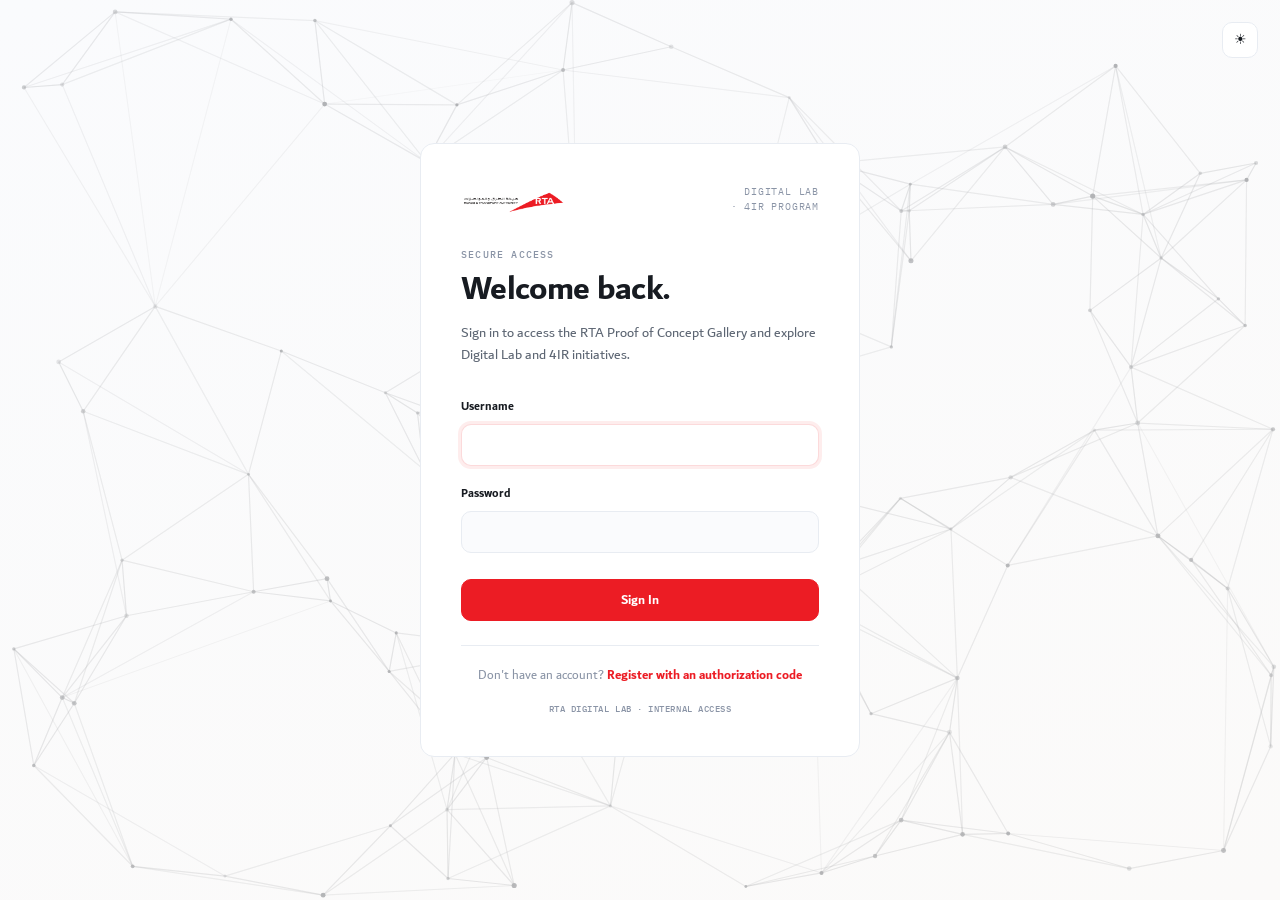
==== commit df223b20: "Adding Authentication and Improving BG Animation" ====
--- a/poc.html
+++ b/poc.html
@@ -25,8 +25,592 @@
 </head>
 
 <body>
+    <script>
+        (async function () {
+            try {
+                const response = await fetch(
+                    "/api/auth/me",
+                    {
+                        credentials: "include"
+                    }
+                );
+
+                if (!response.ok) {
+                    window.location.replace("login.html");
+                    return;
+                }
+
+            } catch (error) {
+                console.error(
+                    "Authentication check failed:",
+                    error
+                );
+
+                window.location.replace("login.html");
+            }
+        })();
+    </script>
     <div id="app">
-
+        <canvas class="constellation-canvas" aria-hidden="true"></canvas>
+        <script>
+                (function () {
+                    const canvas = document.querySelector(".constellation-canvas");
+                    if (!canvas) return;
+
+                    const section = document.getElementById("app");
+                    if (!section) return;
+
+                    const ctx = canvas.getContext("2d", {
+                        alpha: true
+                    });
+
+                    const reducedMotion = window.matchMedia(
+                        "(prefers-reduced-motion: reduce)"
+                    ).matches;
+
+                    /* ---------------------------------------------------------
+                    CONFIGURATION
+                    --------------------------------------------------------- */
+
+                    const CONFIG = {
+                        particleDensity: 11000,
+
+                        minParticles: 45,
+                        maxParticles: 140,
+
+                        particleMinRadius: 1.4,
+                        particleMaxRadius: 2.6,
+
+                        particleSpeed: 0.12,
+
+                        linkDistance: 0.36,
+                        maxLinksPerParticle: 3,
+
+                        linkOpacity: 0.28,
+                        particleOpacity: 0.75,
+
+                        linkFadeSpeed: 0.035,
+
+                        linkUpdateInterval: 45,
+                        linkChangesPerCycle: 3,
+
+                        driftStrength: 0.012
+                    };
+
+                    /* ---------------------------------------------------------
+                    STATE
+                    --------------------------------------------------------- */
+
+                    let particles = [];
+                    let links = new Map();
+
+                    let width = 0;
+                    let height = 0;
+                    let dpr = 1;
+
+                    let frame = 0;
+                    let animationFrame = null;
+
+                    let previousWidth = 0;
+                    let previousHeight = 0;
+
+                    /* ---------------------------------------------------------
+                    COLORS
+                    --------------------------------------------------------- */
+
+                    function getInkColor() {
+                        return (
+                            getComputedStyle(document.documentElement)
+                                .getPropertyValue("--ink")
+                                .trim() || "#171B21"
+                        );
+                    }
+
+                    /* ---------------------------------------------------------
+                    PARTICLES
+                    --------------------------------------------------------- */
+
+                    function particleCount() {
+                        const calculated = Math.round(
+                            (width * height) / CONFIG.particleDensity
+                        );
+
+                        return Math.min(
+                            CONFIG.maxParticles,
+                            Math.max(CONFIG.minParticles, calculated)
+                        );
+                    }
+
+                    function createParticle() {
+                        const angle = Math.random() * Math.PI * 2;
+
+                        const speed =
+                            CONFIG.particleSpeed *
+                            (0.55 + Math.random() * 0.45);
+
+                        return {
+                            x: Math.random() * width,
+                            y: Math.random() * height,
+
+                            vx: Math.cos(angle) * speed,
+                            vy: Math.sin(angle) * speed,
+
+                            r:
+                                CONFIG.particleMinRadius +
+                                Math.random() *
+                                (CONFIG.particleMaxRadius -
+                                    CONFIG.particleMinRadius),
+
+                            opacity:
+                                0.25 +
+                                Math.random() * CONFIG.particleOpacity,
+
+                            phase: Math.random() * Math.PI * 2,
+
+                            drift:
+                                CONFIG.driftStrength *
+                                (0.5 + Math.random() * 0.5)
+                        };
+                    }
+
+                    function seedParticles() {
+                        const count = particleCount();
+
+                        particles = Array.from(
+                            { length: count },
+                            createParticle
+                        );
+
+                        links.clear();
+
+                        createInitialLinks();
+                    }
+
+                    /* ---------------------------------------------------------
+                    LINKS
+                    --------------------------------------------------------- */
+
+                    function getMaxLinkDistance() {
+                        return Math.min(width, height) * CONFIG.linkDistance;
+                    }
+
+                    function linkKey(i, j) {
+                        return i < j
+                            ? `${i}-${j}`
+                            : `${j}-${i}`;
+                    }
+
+                    function distanceBetween(a, b) {
+                        const dx = a.x - b.x;
+                        const dy = a.y - b.y;
+
+                        return Math.sqrt(dx * dx + dy * dy);
+                    }
+
+                    function createInitialLinks() {
+                        const maxDistance = getMaxLinkDistance();
+
+                        for (let i = 0; i < particles.length; i++) {
+                            let connections = 0;
+
+                            const nearby = [];
+
+                            for (let j = 0; j < particles.length; j++) {
+                                if (i === j) continue;
+
+                                const distance = distanceBetween(
+                                    particles[i],
+                                    particles[j]
+                                );
+
+                                if (distance <= maxDistance) {
+                                    nearby.push({
+                                        index: j,
+                                        distance
+                                    });
+                                }
+                            }
+
+                            /* Prefer nearby particles */
+                            nearby.sort(
+                                (a, b) =>
+                                    a.distance - b.distance
+                            );
+
+                            for (const candidate of nearby) {
+                                if (
+                                    connections >=
+                                    CONFIG.maxLinksPerParticle
+                                ) {
+                                    break;
+                                }
+
+                                /* Slight randomness prevents a rigid web */
+                                if (Math.random() > 0.65) {
+                                    continue;
+                                }
+
+                                const key = linkKey(
+                                    i,
+                                    candidate.index
+                                );
+
+                                if (!links.has(key)) {
+                                    links.set(key, {
+                                        alpha: 0,
+                                        target: 1
+                                    });
+
+                                    connections++;
+                                }
+                            }
+                        }
+                    }
+
+                    /* ---------------------------------------------------------
+                    DYNAMIC LINK CHANGES
+                    --------------------------------------------------------- */
+
+                    function updateLinks() {
+                        const maxDistance = getMaxLinkDistance();
+
+                        for (
+                            let n = 0;
+                            n < CONFIG.linkChangesPerCycle;
+                            n++
+                        ) {
+                            const i = Math.floor(
+                                Math.random() * particles.length
+                            );
+
+                            const j = Math.floor(
+                                Math.random() * particles.length
+                            );
+
+                            if (i === j) continue;
+
+                            const a = particles[i];
+                            const b = particles[j];
+
+                            const distance =
+                                distanceBetween(a, b);
+
+                            if (distance > maxDistance) {
+                                continue;
+                            }
+
+                            const key = linkKey(i, j);
+                            const existing = links.get(key);
+
+                            if (existing) {
+                                /* Occasionally remove an existing connection */
+                                if (Math.random() < 0.35) {
+                                    existing.target = 0;
+                                }
+                            } else {
+                                /* Create a new connection */
+                                links.set(key, {
+                                    alpha: 0,
+                                    target: 1
+                                });
+                            }
+                        }
+
+                        /* Naturally fade a few connections */
+                        links.forEach((link) => {
+                            if (
+                                link.target === 1 &&
+                                Math.random() < 0.008
+                            ) {
+                                link.target = 0;
+                            }
+                        });
+                    }
+
+                    /* ---------------------------------------------------------
+                    PARTICLE MOTION
+                    --------------------------------------------------------- */
+
+                    function updateParticles() {
+                        const time = frame * 0.01;
+
+                        for (const particle of particles) {
+
+                            /*
+                            * Very subtle sinusoidal drift makes the
+                            * constellation feel alive without looking chaotic.
+                            */
+
+                            const driftX =
+                                Math.sin(
+                                    time + particle.phase
+                                ) * particle.drift;
+
+                            const driftY =
+                                Math.cos(
+                                    time * 0.8 +
+                                    particle.phase
+                                ) * particle.drift;
+
+                            particle.x +=
+                                particle.vx + driftX;
+
+                            particle.y +=
+                                particle.vy + driftY;
+
+                            /* Soft wrap instead of hard bouncing */
+
+                            if (particle.x < -10) {
+                                particle.x = width + 10;
+                            }
+
+                            if (particle.x > width + 10) {
+                                particle.x = -10;
+                            }
+
+                            if (particle.y < -10) {
+                                particle.y = height + 10;
+                            }
+
+                            if (particle.y > height + 10) {
+                                particle.y = -10;
+                            }
+                        }
+                    }
+
+                    /* ---------------------------------------------------------
+                    DRAW LINKS
+                    --------------------------------------------------------- */
+
+                    function drawLinks(color) {
+                        ctx.lineWidth = 1.2;
+                        ctx.strokeStyle = color;
+
+                        links.forEach((link, key) => {
+
+                            /*
+                            * Smooth interpolation toward target opacity
+                            */
+                            link.alpha +=
+                                (link.target - link.alpha) *
+                                CONFIG.linkFadeSpeed;
+
+                            if (
+                                link.target === 0 &&
+                                link.alpha < 0.015
+                            ) {
+                                links.delete(key);
+                                return;
+                            }
+
+                            const [i, j] = key
+                                .split("-")
+                                .map(Number);
+
+                            const a = particles[i];
+                            const b = particles[j];
+
+                            if (!a || !b) {
+                                links.delete(key);
+                                return;
+                            }
+
+                            /*
+                            * Slightly stronger links when particles
+                            * are closer together.
+                            */
+
+                            const distance =
+                                distanceBetween(a, b);
+
+                            const maxDistance =
+                                getMaxLinkDistance();
+
+                            const distanceFactor =
+                                1 -
+                                Math.min(
+                                    distance / maxDistance,
+                                    1
+                                );
+
+                            ctx.globalAlpha =
+                                link.alpha *
+                                CONFIG.linkOpacity *
+                                (0.35 + distanceFactor);
+
+                            ctx.beginPath();
+
+                            ctx.moveTo(a.x, a.y);
+                            ctx.lineTo(b.x, b.y);
+
+                            ctx.stroke();
+                        });
+                    }
+
+                    /* ---------------------------------------------------------
+                    DRAW PARTICLES
+                    --------------------------------------------------------- */
+
+                    function drawParticles(color) {
+                        ctx.fillStyle = color;
+
+                        for (const particle of particles) {
+
+                            ctx.globalAlpha =
+                                particle.opacity;
+
+                            ctx.beginPath();
+
+                            ctx.arc(
+                                particle.x,
+                                particle.y,
+                                particle.r,
+                                0,
+                                Math.PI * 2
+                            );
+
+                            ctx.fill();
+                        }
+                    }
+
+                    /* ---------------------------------------------------------
+                    RESIZE
+                    --------------------------------------------------------- */
+
+                    function resize() {
+                        width = window.innerWidth;
+                        height = window.innerHeight;
+
+                        dpr = Math.min(
+                            window.devicePixelRatio || 1,
+                            2
+                        );
+
+                        canvas.width = width * dpr;
+                        canvas.height = height * dpr;
+
+                        canvas.style.width = `${width}px`;
+                        canvas.style.height = `${height}px`;
+
+                        ctx.setTransform(
+                            dpr,
+                            0,
+                            0,
+                            dpr,
+                            0,
+                            0
+                        );
+
+                        /*
+                        * Recreate particles only when the viewport
+                        * changes meaningfully.
+                        */
+
+                        if (
+                            particles.length === 0 ||
+                            Math.abs(width - previousWidth) > 150 ||
+                            Math.abs(height - previousHeight) > 150
+                        ) {
+                            seedParticles();
+                        }
+
+                        previousWidth = width;
+                        previousHeight = height;
+                    }
+
+                    /* ---------------------------------------------------------
+                    RENDER
+                    --------------------------------------------------------- */
+
+                    function render() {
+                        if (
+                            width === 0 ||
+                            height === 0
+                        ) {
+                            animationFrame =
+                                requestAnimationFrame(render);
+
+                            return;
+                        }
+
+                        ctx.clearRect(
+                            0,
+                            0,
+                            width,
+                            height
+                        );
+
+                        const color =
+                            getInkColor();
+
+                        if (!reducedMotion) {
+                            updateParticles();
+
+                            if (
+                                frame %
+                                CONFIG.linkUpdateInterval ===
+                                0
+                            ) {
+                                updateLinks();
+                            }
+                        }
+
+                        drawLinks(color);
+
+                        ctx.globalAlpha = 1;
+
+                        drawParticles(color);
+
+                        ctx.globalAlpha = 1;
+
+                        frame++;
+
+                        if (!reducedMotion) {
+                            animationFrame =
+                                requestAnimationFrame(render);
+                        }
+                    }
+
+                    /* ---------------------------------------------------------
+                    INITIALIZATION
+                    --------------------------------------------------------- */
+
+                    window.addEventListener("resize", resize);
+
+                    window.addEventListener(
+                        "load",
+                        resize,
+                        { once: true }
+                    );
+
+                    resize();
+
+                    if (reducedMotion) {
+                        updateLinks();
+                        render();
+                    } else {
+                        animationFrame =
+                            requestAnimationFrame(render);
+                    }
+
+                    /* ---------------------------------------------------------
+                    CLEANUP
+                    --------------------------------------------------------- */
+
+                    window.addEventListener(
+                        "beforeunload",
+                        () => {
+                            window.removeEventListener("resize", resize);
+                            if (animationFrame) {
+                                cancelAnimationFrame(
+                                    animationFrame
+                                );
+                            }
+                        },
+                        { once: true }
+                    );
+                })();
+                </script>
         <!-- =====================================================
             RTA APP HEADER
         ===================================================== -->
@@ -56,7 +640,9 @@
                         </svg>
                         Back to Gallery
                     </a>
-
+                    <button id="logoutBtn" class="logout-btn" type="button">
+                        Logout
+                    </button>
                     <button
                         id="theme-toggle"
                         class="theme-toggle"
--- a/css/style.css
+++ b/css/style.css
@@ -4,9 +4,11 @@
    Deliverable 1 · General & Reusable Component System
 ========================================================= */
 
+
 /* ---------------------------------------------------------
    FONTS
 --------------------------------------------------------- */
+
 @font-face {
     font-family: "Dubai";
     src: url("../assets/font/Dubai-Light.ttf") format("truetype");
@@ -39,16 +41,20 @@
     font-display: swap;
 }
 
+
 /* ---------------------------------------------------------
-   DESIGN TOKENS — LIGHT THEME (PRIMARY)
+   DESIGN TOKENS — LIGHT THEME
 --------------------------------------------------------- */
+
 :root {
-    /* Brand Foundations */
-    --font-primary: "Dubai", "Hanken Grotesk", "Segoe UI", "Noto Sans Arabic", -apple-system, BlinkMacSystemFont, sans-serif;
-    --font-mono: "IBM Plex Mono", SFMono-Regular, Menlo, Monaco, Consolas, monospace;
+    --font-primary: "Dubai", "Hanken Grotesk", "Segoe UI",
+        "Noto Sans Arabic", -apple-system, BlinkMacSystemFont, sans-serif;
+
+    --font-mono: "IBM Plex Mono", SFMono-Regular, Menlo, Monaco,
+        Consolas, monospace;
+
     --font-arabic: "Noto Sans Arabic", "Dubai", sans-serif;
 
-    /* Canvas & Surfaces */
     --surface-app: #FAFBFD;
     --surface-app-end: #FBFAF9;
     --surface-card: #FFFFFF;
@@ -58,12 +64,10 @@
     --surface-overlay: rgba(23, 27, 33, 0.48);
     --surface-glass: rgba(255, 255, 255, 0.88);
 
-    /* Borders & Hairlines */
     --border-hairline: #E8ECF2;
     --border-subtle: #D5DCE6;
     --border-strong: #C8CFDA;
 
-    /* Typography & Ink */
     --ink: #171B21;
     --text-primary: #171B21;
     --text-secondary: #5D6673;
@@ -71,22 +75,30 @@
     --text-disabled: #A9B2BF;
     --text-on-dark: #FFFFFF;
 
-    /* RTA Red & Identity Gradients */
-    --rta-gradient: linear-gradient(90deg, #EC1C24, #FF5A47, #FF8A5C);
-    --rta-gradient-vertical: linear-gradient(180deg, #EC1C24, #FF8A5C);
+    --rta-gradient: linear-gradient(
+        90deg,
+        #EC1C24,
+        #FF5A47,
+        #FF8A5C
+    );
+
+    --rta-gradient-vertical: linear-gradient(
+        180deg,
+        #EC1C24,
+        #FF8A5C
+    );
+
     --rta-red: #EC1C24;
     --rta-red-deep: #C4161C;
     --rta-red-tint: rgba(236, 28, 36, 0.07);
     --rta-red-border: rgba(236, 28, 36, 0.16);
     --rta-red-glow: rgba(236, 28, 36, 0.25);
 
-    /* Supporting Gradients */
     --grad-cool: linear-gradient(90deg, #3B7DD8, #6FC3FF);
     --grad-fresh: linear-gradient(90deg, #1FA97C, #7BE0B0);
     --grad-violet: linear-gradient(90deg, #6B5BD2, #A98BFF);
     --grad-neutral: linear-gradient(90deg, #8A94A6, #C8CFDA);
 
-    /* Semantic States */
     --success: #1FA97C;
     --success-bg: rgba(31, 169, 124, 0.10);
     --success-text: #157A5A;
@@ -112,7 +124,6 @@
     --neutral-text: #5D6673;
     --neutral-border: rgba(138, 148, 166, 0.20);
 
-    /* Categorical Data-Viz Colors */
     --cat-1: #3B7DD8;
     --cat-2: #1FA97C;
     --cat-3: #6B5BD2;
@@ -122,29 +133,43 @@
     --cat-7: #B0762E;
     --cat-8: #8A94A6;
 
-    /* Radius System */
     --radius-sm: 8px;
     --radius-md: 10px;
     --radius-lg: 14px;
     --radius-pill: 999px;
 
-    /* Elevation Shadows */
-    --shadow-resting: 0 1px 2px rgba(23, 27, 33, 0.04), 0 12px 32px rgba(23, 27, 33, 0.05);
-    --shadow-raised: 0 4px 8px rgba(23, 27, 33, 0.06), 0 24px 64px rgba(23, 27, 33, 0.14);
-    --shadow-modal: 0 12px 40px rgba(23, 27, 33, 0.12), 0 32px 80px rgba(23, 27, 33, 0.22);
-    --shadow-dropdown: 0 4px 16px rgba(23, 27, 33, 0.08), 0 16px 40px rgba(23, 27, 33, 0.12);
-    --shadow-btn: 0 6px 16px rgba(236, 28, 36, 0.25);
-    --shadow-btn-hover: 0 10px 22px rgba(236, 28, 36, 0.32);
-
-    /* Transitions */
+    --shadow-resting:
+        0 1px 2px rgba(23, 27, 33, 0.04),
+        0 12px 32px rgba(23, 27, 33, 0.05);
+
+    --shadow-raised:
+        0 4px 8px rgba(23, 27, 33, 0.06),
+        0 24px 64px rgba(23, 27, 33, 0.14);
+
+    --shadow-modal:
+        0 12px 40px rgba(23, 27, 33, 0.12),
+        0 32px 80px rgba(23, 27, 33, 0.22);
+
+    --shadow-dropdown:
+        0 4px 16px rgba(23, 27, 33, 0.08),
+        0 16px 40px rgba(23, 27, 33, 0.12);
+
+    --shadow-btn:
+        0 6px 16px rgba(236, 28, 36, 0.25);
+
+    --shadow-btn-hover:
+        0 10px 22px rgba(236, 28, 36, 0.32);
+
     --trans-fast: 150ms ease;
     --trans-medium: 250ms ease;
     --trans-spring: 450ms cubic-bezier(0.16, 1, 0.3, 1);
 }
 
+
 /* ---------------------------------------------------------
-   DARK THEME OVERRIDES
+   DARK THEME
 --------------------------------------------------------- */
+
 [data-theme="dark"] {
     --surface-app: #0B0E14;
     --surface-app-end: #0E121A;
@@ -170,25 +195,44 @@
 
     --success-bg: rgba(31, 169, 124, 0.18);
     --success-text: #4ADE80;
+
     --danger-bg: rgba(229, 72, 77, 0.18);
     --danger-text: #FB7185;
+
     --warning-bg: rgba(245, 166, 35, 0.18);
     --warning-text: #FBBF24;
+
     --info-bg: rgba(59, 125, 216, 0.18);
     --info-text: #60A5FA;
+
     --neutral-bg: rgba(138, 148, 166, 0.16);
     --neutral-text: #9DA8B9;
 
-    --shadow-resting: 0 1px 3px rgba(0, 0, 0, 0.35), 0 12px 32px rgba(0, 0, 0, 0.45);
-    --shadow-raised: 0 4px 12px rgba(0, 0, 0, 0.5), 0 24px 64px rgba(0, 0, 0, 0.65);
-    --shadow-modal: 0 16px 48px rgba(0, 0, 0, 0.7), 0 36px 90px rgba(0, 0, 0, 0.85);
-    --shadow-dropdown: 0 8px 24px rgba(0, 0, 0, 0.6), 0 20px 48px rgba(0, 0, 0, 0.7);
-}
+    --shadow-resting:
+        0 1px 3px rgba(0, 0, 0, 0.35),
+        0 12px 32px rgba(0, 0, 0, 0.45);
+
+    --shadow-raised:
+        0 4px 12px rgba(0, 0, 0, 0.5),
+        0 24px 64px rgba(0, 0, 0, 0.65);
+
+    --shadow-modal:
+        0 16px 48px rgba(0, 0, 0, 0.7),
+        0 36px 90px rgba(0, 0, 0, 0.85);
+
+    --shadow-dropdown:
+        0 8px 24px rgba(0, 0, 0, 0.6),
+        0 20px 48px rgba(0, 0, 0, 0.7);
+}
+
 
 /* ---------------------------------------------------------
-   GLOBAL RESETS & BASE
+   GLOBAL RESETS
 --------------------------------------------------------- */
-*, *::before, *::after {
+
+*,
+*::before,
+*::after {
     box-sizing: border-box;
     margin: 0;
     padding: 0;
@@ -203,7 +247,12 @@
 
 body {
     font-family: var(--font-primary);
-    background: linear-gradient(160deg, var(--surface-app) 0%, var(--surface-app-end) 100%);
+    background:
+        linear-gradient(
+            160deg,
+            var(--surface-app) 0%,
+            var(--surface-app-end) 100%
+        );
     background-attachment: fixed;
     color: var(--text-primary);
     line-height: 1.6;
@@ -227,13 +276,23 @@
     color: var(--text-primary);
 }
 
-/* Properly override [hidden] for flex containers so hidden attribute always wins */
-[hidden] { display: none !important; }
-
-/* Keyframe animations */
+[hidden] {
+    display: none !important;
+}
+
+
+/* ---------------------------------------------------------
+   KEYFRAME ANIMATIONS
+--------------------------------------------------------- */
+
 @keyframes rtaShimmer {
-    0% { background-position: -200% 0; }
-    100% { background-position: 200% 0; }
+    0% {
+        background-position: -200% 0;
+    }
+
+    100% {
+        background-position: 200% 0;
+    }
 }
 
 @keyframes rtaRise {
@@ -241,6 +300,7 @@
         opacity: 0;
         transform: translateY(12px);
     }
+
     to {
         opacity: 1;
         transform: translateY(0);
@@ -248,31 +308,62 @@
 }
 
 @keyframes rtaPulse {
-    0%, 100% { opacity: 1; transform: scale(1); }
-    50% { opacity: 0.6; transform: scale(1.15); }
-}
-
-/* Chatbot slide-up animation for open */
+    0%,
+    100% {
+        opacity: 1;
+        transform: scale(1);
+    }
+
+    50% {
+        opacity: 0.6;
+        transform: scale(1.15);
+    }
+}
+
+
+/* Chatbot animations — KEEP FOR CHATBOT VERSION */
+
 @keyframes chatbotSlideUp {
-    from { opacity: 0; transform: translateY(18px) scale(0.97); }
-    to   { opacity: 1; transform: translateY(0)  scale(1); }
-}
-
-/* Typing dots bounce */
+    from {
+        opacity: 0;
+        transform: translateY(18px) scale(0.97);
+    }
+
+    to {
+        opacity: 1;
+        transform: translateY(0) scale(1);
+    }
+}
+
 @keyframes typingBounce {
-    0%, 60%, 100% { transform: translateY(0); opacity: 0.4; }
-    30%            { transform: translateY(-5px); opacity: 1; }
+    0%,
+    60%,
+    100% {
+        transform: translateY(0);
+        opacity: 0.4;
+    }
+
+    30% {
+        transform: translateY(-5px);
+        opacity: 1;
+    }
 }
 
 @media (prefers-reduced-motion: reduce) {
-    *, *::before, *::after {
+    *,
+    *::before,
+    *::after {
         animation-duration: 0.01ms !important;
         animation-iteration-count: 1 !important;
         transition-duration: 0.01ms !important;
     }
 }
 
-/* App layout wrapper */
+
+/* ---------------------------------------------------------
+   APP LAYOUT
+--------------------------------------------------------- */
+
 #app {
     display: flex;
     flex-direction: column;
@@ -280,15 +371,22 @@
     position: relative;
 }
 
+
 /* ---------------------------------------------------------
-   RTA SIGNATURE TITLE RULE & MOTIFS
+   RTA TITLE RULE
 --------------------------------------------------------- */
+
 .rta-title-rule {
     width: 64px;
     height: 5px;
     margin-top: 14px;
     background: var(--rta-gradient);
-    clip-path: polygon(0 0, 100% 0, calc(100% - 6px) 100%, 6px 100%);
+    clip-path: polygon(
+        0 0,
+        100% 0,
+        calc(100% - 6px) 100%,
+        6px 100%
+    );
 }
 
 .rta-title-rule-sm {
@@ -296,12 +394,19 @@
     height: 4px;
     margin-top: 8px;
     background: var(--rta-gradient);
-    clip-path: polygon(0 0, 100% 0, calc(100% - 4px) 100%, 4px 100%);
-}
+    clip-path: polygon(
+        0 0,
+        100% 0,
+        calc(100% - 4px) 100%,
+        4px 100%
+    );
+}
+
 
 /* ---------------------------------------------------------
    HEADER
 --------------------------------------------------------- */
+
 .header {
     position: sticky;
     top: 0;
@@ -310,7 +415,9 @@
     backdrop-filter: blur(16px);
     -webkit-backdrop-filter: blur(16px);
     border-bottom: 1px solid var(--border-hairline);
-    transition: background var(--trans-fast), border-color var(--trans-fast);
+    transition:
+        background var(--trans-fast),
+        border-color var(--trans-fast);
 }
 
 .header-content {
@@ -388,7 +495,9 @@
     font-size: 12.5px;
     font-weight: 500;
     cursor: pointer;
-    transition: border-color var(--trans-fast), color var(--trans-fast);
+    transition:
+        border-color var(--trans-fast),
+        color var(--trans-fast);
 }
 
 .header-search-hint:hover {
@@ -420,7 +529,10 @@
     justify-content: center;
     font-size: 15px;
     cursor: pointer;
-    transition: transform var(--trans-fast), background var(--trans-fast), border-color var(--trans-fast);
+    transition:
+        transform var(--trans-fast),
+        background var(--trans-fast),
+        border-color var(--trans-fast);
 }
 
 .theme-toggle:hover {
@@ -442,7 +554,9 @@
     font-size: 13px;
     font-weight: 600;
     cursor: pointer;
-    transition: background var(--trans-fast), border-color var(--trans-fast);
+    transition:
+        background var(--trans-fast),
+        border-color var(--trans-fast);
 }
 
 .btn-back:hover {
@@ -451,9 +565,104 @@
     color: var(--rta-red);
 }
 
+
 /* ---------------------------------------------------------
-   MAIN CONTENT CONTAINER
+   AMBIENT CONSTELLATION BACKGROUND
 --------------------------------------------------------- */
+
+.hero-section {
+    position: relative;
+    isolation: isolate;
+    margin-bottom: 36px;
+}
+
+/* =========================================
+   FULL-PAGE CONSTELLATION BACKGROUND
+   ========================================= */
+
+#app {
+    position: relative;
+    isolation: isolate;
+    min-height: 100vh;
+}
+
+.constellation-canvas {
+    position: fixed;
+    inset: 0;
+
+    width: 100%;
+    height: 100%;
+
+    pointer-events: none;
+
+    z-index: -2;
+
+    opacity: 0.6;
+}
+
+/*
+   Soft overlay keeps the animation subtle
+   and prevents it from competing with content.
+*/
+
+#app::before {
+    content: "";
+
+    position: fixed;
+    inset: 0;
+
+    pointer-events: none;
+
+    z-index: -1;
+
+    background:
+        radial-gradient(
+            ellipse at 50% 0%,
+            transparent 0%,
+            var(--surface-page) 78%
+        );
+
+    opacity: 0.88;
+}
+
+/* Make content sit above the background */
+
+.header,
+.main-content,
+.app-footer {
+    position: relative;
+    z-index: 1;
+}
+
+/* The hero no longer owns the canvas */
+
+.hero-section {
+    position: relative;
+    z-index: 1;
+}
+
+/* Reduced-motion users get a completely static page */
+
+@media (prefers-reduced-motion: reduce) {
+    .constellation-canvas {
+        display: none;
+    }
+
+    #app::before {
+        display: none;
+    }
+}
+
+
+[data-theme="dark"] .constellation-canvas {
+    opacity: 0.5;
+}
+
+
+/* ---------------------------------------------------------
+   MAIN CONTENT
+--------------------------------------------------------- */
+
 .main-content {
     flex: 1;
     max-width: 1520px;
@@ -463,15 +672,53 @@
     animation: rtaRise 0.45s ease-out;
 }
 
+
 /* ---------------------------------------------------------
-   HERO SECTION & KPI METRIC BAND
+   HERO SECTION
 --------------------------------------------------------- */
-.hero-section {
-    margin-bottom: 36px;
+
+.hero-main {
+    display: grid;
+    grid-template-columns:
+        minmax(0, 1fr)
+        minmax(360px, 460px);
+
+    align-items: center;
+    gap: 64px;
+    margin-bottom: 32px;
 }
 
 .hero-content {
-    margin-bottom: 28px;
+    position: relative;
+    z-index: 1;
+    min-width: 0;
+}
+
+.hero-search {
+    position: relative;
+    z-index: 1;
+
+    display: flex;
+    align-items: center;
+    justify-content: flex-end;
+}
+
+.hero-search .search-container {
+    width: 100%;
+    max-width: 460px;
+}
+
+.hero-search .search-input-wrapper input {
+    height: 48px;
+    font-size: 14px;
+    background: var(--surface-card);
+    box-shadow: var(--shadow-resting);
+}
+
+.hero-search .search-input-wrapper input:focus {
+    box-shadow:
+        0 0 0 3px rgba(236, 28, 36, 0.08),
+        var(--shadow-resting);
 }
 
 .hero-pretitle {
@@ -507,10 +754,18 @@
     color: var(--text-secondary);
 }
 
-/* 4-Column KPI Band */
+
+/* ---------------------------------------------------------
+   KPI BAND
+--------------------------------------------------------- */
+
 .kpi-band {
+    position: relative;
+    z-index: 1;
+
     display: grid;
     grid-template-columns: repeat(4, 1fr);
+
     background: var(--surface-card);
     border: 1px solid var(--border-hairline);
     border-radius: var(--radius-lg);
@@ -601,26 +856,33 @@
     color: var(--text-muted);
 }
 
+
 /* ---------------------------------------------------------
-   FILTER BAR & SEARCH CONTROLS
+   FILTER BAR
 --------------------------------------------------------- */
+
 .filter-bar-wrapper {
     background: var(--surface-card);
     border: 1px solid var(--border-hairline);
     border-radius: var(--radius-lg);
     box-shadow: var(--shadow-resting);
+
     padding: 20px 24px;
     margin-bottom: 32px;
+
     display: flex;
     flex-direction: column;
     gap: 16px;
 }
 
 .filter-bar {
+    display: block;
+}
+
+.filters-dropdown-group {
     display: grid;
-    grid-template-columns: 1.4fr 2.6fr;
-    gap: 20px;
-    align-items: flex-end;
+    grid-template-columns: repeat(3, 1fr);
+    gap: 16px;
 }
 
 .search-container {
@@ -655,35 +917,51 @@
 .search-input-wrapper input {
     width: 100%;
     height: 42px;
+
     padding: 0 36px 0 38px;
+
     border-radius: var(--radius-md);
     border: 1px solid var(--border-hairline);
+
     background: var(--surface-card-subtle);
     color: var(--text-primary);
+
     font-family: inherit;
     font-size: 13.5px;
+
     outline: none;
-    transition: border-color var(--trans-fast), box-shadow var(--trans-fast), background var(--trans-fast);
+
+    transition:
+        border-color var(--trans-fast),
+        box-shadow var(--trans-fast),
+        background var(--trans-fast);
 }
 
 .search-input-wrapper input:focus {
     background: var(--surface-card);
     border-color: rgba(236, 28, 36, 0.5);
-    box-shadow: 0 0 0 3px rgba(236, 28, 36, 0.08);
+
+    box-shadow:
+        0 0 0 3px rgba(236, 28, 36, 0.08);
 }
 
 .search-clear-btn {
     position: absolute;
     right: 10px;
+
     width: 22px;
     height: 22px;
+
     border-radius: 50%;
     border: none;
+
     background: var(--border-hairline);
     color: var(--text-muted);
+
     display: inline-flex;
     align-items: center;
     justify-content: center;
+
     font-size: 14px;
     cursor: pointer;
     line-height: 1;
@@ -694,11 +972,10 @@
     color: var(--text-primary);
 }
 
-.filters-dropdown-group {
-    display: grid;
-    grid-template-columns: repeat(3, 1fr);
-    gap: 16px;
-}
+
+/* ---------------------------------------------------------
+   FILTER CONTROLS
+--------------------------------------------------------- */
 
 .filter-container {
     display: flex;
@@ -715,20 +992,29 @@
 .filter-trigger {
     width: 100%;
     height: 42px;
+
     padding: 0 14px;
+
     border-radius: var(--radius-md);
     border: 1px solid var(--border-hairline);
+
     background: var(--surface-card-subtle);
     color: var(--text-primary);
+
     font-family: inherit;
     font-size: 13px;
     font-weight: 500;
+
     display: flex;
     align-items: center;
     justify-content: space-between;
+
     cursor: pointer;
     text-align: left;
-    transition: border-color var(--trans-fast), background var(--trans-fast);
+
+    transition:
+        border-color var(--trans-fast),
+        background var(--trans-fast);
 }
 
 .filter-trigger:hover {
@@ -739,7 +1025,10 @@
 .filter-trigger.is-active,
 .filter-trigger:focus-visible {
     border-color: rgba(236, 28, 36, 0.5);
-    box-shadow: 0 0 0 3px rgba(236, 28, 36, 0.08);
+
+    box-shadow:
+        0 0 0 3px rgba(236, 28, 36, 0.08);
+
     background: var(--surface-card);
     outline: none;
 }
@@ -763,17 +1052,24 @@
 
 .filter-menu {
     position: absolute;
+
     top: calc(100% + 6px);
     left: 0;
     right: 0;
+
     background: var(--surface-card);
     border: 1px solid var(--border-hairline);
     border-radius: var(--radius-md);
+
     box-shadow: var(--shadow-dropdown);
+
     max-height: 260px;
     overflow-y: auto;
+
     z-index: 50;
+
     padding: 6px;
+
     display: flex;
     flex-direction: column;
     gap: 2px;
@@ -783,12 +1079,18 @@
     display: flex;
     align-items: center;
     gap: 10px;
+
     padding: 8px 12px;
+
     border-radius: var(--radius-sm);
+
     cursor: pointer;
+
     font-size: 13px;
     color: var(--text-primary);
+
     transition: background var(--trans-fast);
+
     user-select: none;
 }
 
@@ -799,13 +1101,19 @@
 .filter-checkbox {
     width: 16px;
     height: 16px;
+
     border-radius: 4px;
     border: 1.5px solid var(--border-strong);
+
     display: inline-flex;
     align-items: center;
     justify-content: center;
+
     flex: none;
-    transition: background var(--trans-fast), border-color var(--trans-fast);
+
+    transition:
+        background var(--trans-fast),
+        border-color var(--trans-fast);
 }
 
 .filter-option.selected .filter-checkbox {
@@ -834,12 +1142,17 @@
     color: var(--text-muted);
 }
 
-/* Active Filter Chips */
+
+/* ---------------------------------------------------------
+   ACTIVE FILTER CHIPS
+--------------------------------------------------------- */
+
 .active-filters-row {
     display: flex;
     align-items: center;
     gap: 10px;
     flex-wrap: wrap;
+
     padding-top: 12px;
     border-top: 1px solid var(--border-hairline);
 }
@@ -859,55 +1172,96 @@
     flex-wrap: wrap;
 }
 
-.filter-chip {
+.filter-chip,
+.active-chip {
     height: 26px;
+
     display: inline-flex;
     align-items: center;
+
     gap: 7px;
-    padding: 0 6px 0 12px;
+
     border-radius: var(--radius-pill);
+
     background: var(--rta-red-tint);
     border: 1px solid var(--rta-red-border);
+
     color: var(--rta-red-deep);
+
     font-size: 12px;
     font-weight: 600;
 }
 
-[data-theme="dark"] .filter-chip {
+.filter-chip {
+    padding: 0 6px 0 12px;
+}
+
+.active-chip {
+    padding: 0 5px 0 11px;
+    gap: 6px;
+}
+
+[data-theme="dark"] .filter-chip,
+[data-theme="dark"] .active-chip {
     color: #FF8A5C;
 }
 
-.chip-remove-btn {
+.chip-remove-btn,
+.chip-remove {
     width: 17px;
     height: 17px;
+
     border-radius: 50%;
     border: none;
+
     background: rgba(236, 28, 36, 0.12);
     color: inherit;
+
     display: inline-flex;
     align-items: center;
     justify-content: center;
+
     cursor: pointer;
+
+    line-height: 1;
+
+    transition: background var(--trans-fast);
+}
+
+.chip-remove-btn {
     font-size: 12px;
-    line-height: 1;
-    transition: background var(--trans-fast);
-}
-
-.chip-remove-btn:hover {
-    background: rgba(236, 28, 36, 0.22);
+}
+
+.chip-remove {
+    font-size: 13px;
+    flex: none;
+    padding: 0;
+}
+
+.chip-remove-btn:hover,
+.chip-remove:hover {
+    background: rgba(236, 28, 36, 0.24);
 }
 
 .clear-all-btn {
     margin-left: auto;
+
     background: none;
     border: none;
+
     color: var(--text-muted);
+
     font-size: 12px;
     font-weight: 600;
+
     cursor: pointer;
+
     padding: 4px 8px;
     border-radius: var(--radius-sm);
-    transition: color var(--trans-fast), background var(--trans-fast);
+
+    transition:
+        color var(--trans-fast),
+        background var(--trans-fast);
 }
 
 .clear-all-btn:hover {
@@ -915,67 +1269,41 @@
     background: var(--surface-card-subtle);
 }
 
-/* Active Chip (generated by JS updateActiveFilterChips) */
-.active-chip {
-    height: 26px;
-    display: inline-flex;
-    align-items: center;
-    gap: 6px;
-    padding: 0 5px 0 11px;
-    border-radius: var(--radius-pill);
-    background: var(--rta-red-tint);
-    border: 1px solid var(--rta-red-border);
-    color: var(--rta-red-deep);
-    font-size: 12px;
-    font-weight: 600;
-}
-
-[data-theme="dark"] .active-chip {
-    color: #FF8A5C;
-}
-
-.chip-remove {
-    width: 17px;
-    height: 17px;
-    border-radius: 50%;
-    border: none;
-    background: rgba(236, 28, 36, 0.12);
-    color: inherit;
-    display: inline-flex;
-    align-items: center;
-    justify-content: center;
-    cursor: pointer;
-    font-size: 13px;
-    line-height: 1;
-    flex: none;
-    transition: background var(--trans-fast);
-    padding: 0;
-}
-
-.chip-remove:hover {
-    background: rgba(236, 28, 36, 0.24);
-}
-
-/* Filter dropdown inner styles */
+
+/* ---------------------------------------------------------
+   FILTER MENU INNER CONTROLS
+--------------------------------------------------------- */
+
 .filter-menu-actions {
     padding: 4px 6px 6px;
+
     border-bottom: 1px solid var(--border-hairline);
+
     margin-bottom: 4px;
 }
 
 .toggle-all-button {
     width: 100%;
+
     padding: 6px 10px;
+
     border-radius: var(--radius-sm);
     border: 1px solid var(--border-hairline);
+
     background: var(--surface-card-subtle);
     color: var(--text-secondary);
+
     font-family: inherit;
     font-size: 12px;
     font-weight: 600;
+
     text-align: left;
     cursor: pointer;
-    transition: background var(--trans-fast), color var(--trans-fast), border-color var(--trans-fast);
+
+    transition:
+        background var(--trans-fast),
+        color var(--trans-fast),
+        border-color var(--trans-fast);
 }
 
 .toggle-all-button:hover {
@@ -988,12 +1316,18 @@
     display: flex;
     align-items: center;
     gap: 10px;
+
     padding: 7px 10px;
+
     border-radius: var(--radius-sm);
+
     cursor: pointer;
+
     font-size: 13px;
     color: var(--text-primary);
+
     transition: background var(--trans-fast);
+
     user-select: none;
 }
 
@@ -1004,7 +1338,9 @@
 .multi-select-option input[type="checkbox"] {
     width: 15px;
     height: 15px;
+
     accent-color: var(--rta-red);
+
     cursor: pointer;
     flex: none;
 }
@@ -1016,9 +1352,11 @@
     flex: 1;
 }
 
+
 /* ---------------------------------------------------------
-   GALLERY DASHBOARD & CARDS GRID
+   GALLERY DASHBOARD
 --------------------------------------------------------- */
+
 .gallery-section {
     display: flex;
     flex-direction: column;
@@ -1029,6 +1367,7 @@
     display: flex;
     align-items: flex-end;
     justify-content: space-between;
+
     gap: 16px;
 }
 
@@ -1042,239 +1381,219 @@
 
 #gallery-heading {
     margin: 4px 0 0;
+
     font-size: 26px;
     font-weight: 600;
     letter-spacing: -0.01em;
+
     color: var(--text-primary);
 }
 
 .count-pill {
     display: inline-flex;
     align-items: center;
+
     height: 28px;
     padding: 0 14px;
+
     border-radius: var(--radius-pill);
+
     background: var(--surface-card);
     border: 1px solid var(--border-hairline);
+
     color: var(--text-secondary);
+
     font-size: 12.5px;
     font-weight: 600;
+
     font-family: var(--font-mono);
 }
 
-/* Grid of PoC Cards */
+
+/* ---------------------------------------------------------
+   POC GRID
+--------------------------------------------------------- */
+
 .poc-grid {
     display: grid;
-    grid-template-columns: repeat(auto-fill, minmax(340px, 1fr));
-    gap: 24px;
-}
+
+    grid-template-columns:
+        repeat(auto-fill, minmax(380px, 1fr));
+
+    gap: 28px;
+}
+
 
 /* ---------------------------------------------------------
-   RTA PoC CARD
+   POC CARD
 --------------------------------------------------------- */
+
 .poc-card {
     background: var(--surface-card);
+
     border: 1px solid var(--border-hairline);
     border-radius: var(--radius-lg);
+
     box-shadow: var(--shadow-resting);
+
     display: flex;
     flex-direction: column;
     justify-content: space-between;
+
     cursor: pointer;
+
     overflow: hidden;
     position: relative;
-    transition: transform var(--trans-fast), box-shadow var(--trans-fast), border-color var(--trans-fast);
+
+    transition:
+        transform var(--trans-fast),
+        box-shadow var(--trans-fast),
+        border-color var(--trans-fast);
+
     outline: none;
 }
 
 .poc-card:hover,
 .poc-card:focus-visible {
     transform: translateY(-3px);
+
     box-shadow: var(--shadow-raised);
+
     border-color: var(--border-subtle);
 }
 
 .poc-card:focus-visible {
-    box-shadow: 0 0 0 2px var(--surface-app), 0 0 0 4.5px rgba(236, 28, 36, 0.4);
-}
-
-/* Status colored top accent line */
-.poc-status-line {
-    height: 3px;
-    width: 100%;
-    background: var(--border-hairline);
-    transition: background var(--trans-fast);
-}
-
-.poc-card.status-completed .poc-status-line,
-.poc-card.status-live .poc-status-line {
-    background: var(--grad-fresh);
-}
-
-.poc-card.status-in-progress .poc-status-line,
-.poc-card.status-pending .poc-status-line {
-    background: var(--rta-gradient);
-}
-
-.poc-card.status-discovery .poc-status-line {
-    background: var(--grad-cool);
-}
-
-.poc-card.status-on-hold .poc-status-line {
-    background: linear-gradient(90deg, #F5A623, #FFD166);
+    box-shadow:
+        0 0 0 2px var(--surface-app),
+        0 0 0 4.5px rgba(236, 28, 36, 0.4);
 }
 
 .poc-card-content {
-    padding: 22px 24px 16px;
+    padding: 26px 28px 20px;
+
     display: flex;
     flex-direction: column;
+
+    gap: 14px;
+
+    flex: 1;
+}
+
+.poc-card-top {
+    display: flex;
+    align-items: center;
+    justify-content: space-between;
+
     gap: 12px;
-    flex: 1;
-}
-
-.poc-card-top {
-    display: flex;
-    align-items: center;
-    justify-content: space-between;
-    gap: 12px;
 }
 
 .poc-agency {
-    font-size: 11px;
+    font-size: 12px;
     font-weight: 700;
+
     letter-spacing: 0.08em;
     text-transform: uppercase;
+
     color: var(--text-muted);
+
     overflow: hidden;
     text-overflow: ellipsis;
     white-space: nowrap;
 }
 
-/* Status Badges with Colored Dots */
-.status-badge {
-    display: inline-flex;
-    align-items: center;
-    gap: 6px;
-    height: 22px;
-    padding: 0 9px;
-    border-radius: var(--radius-pill);
-    font-size: 11px;
-    font-weight: 700;
-    letter-spacing: 0.02em;
-    flex: none;
-    line-height: 1;
-}
-
-.status-badge::before {
-    content: "";
-    width: 5px;
-    height: 5px;
-    border-radius: 50%;
-    background: currentColor;
-}
-
-.status-badge.completed,
-.status-badge.live,
-.status-badge.processed,
-.status-badge.success {
-    background: var(--success-bg);
-    color: var(--success-text);
-}
-
-.status-badge.in-progress,
-.status-badge.in_progress,
-.status-badge.needs-review {
-    background: var(--warning-bg);
-    color: var(--warning-text);
-}
-
-.status-badge.discovery,
-.status-badge.info {
-    background: var(--info-bg);
-    color: var(--info-text);
-}
-
-.status-badge.on-hold,
-.status-badge.blocked,
-.status-badge.danger {
-    background: var(--danger-bg);
-    color: var(--danger-text);
-}
-
-.status-badge.archived,
-.status-badge.neutral {
-    background: var(--neutral-bg);
-    color: var(--neutral-text);
-}
-
 .poc-card h3 {
-    font-size: 16.5px;
+    font-size: 19px;
     font-weight: 600;
     line-height: 1.35;
+
     letter-spacing: -0.01em;
+
     color: var(--text-primary);
 }
 
 .poc-card-description {
-    font-size: 13px;
-    line-height: 1.6;
+    font-size: 14px;
+    line-height: 1.65;
+
     color: var(--text-secondary);
+
     display: -webkit-box;
     -webkit-line-clamp: 3;
     -webkit-box-orient: vertical;
+
     overflow: hidden;
 }
 
-/* Technology Pills inside Cards */
 .poc-technologies {
     display: flex;
     flex-wrap: wrap;
-    gap: 6px;
+
+    gap: 7px;
+
     margin-top: auto;
-    padding-top: 6px;
+    padding-top: 8px;
 }
 
 .tech-badge {
     display: inline-flex;
     align-items: center;
-    height: 22px;
-    padding: 0 9px;
+
+    height: 24px;
+    padding: 0 10px;
+
     border-radius: var(--radius-pill);
+
     background: var(--surface-card-subtle);
     border: 1px solid var(--border-hairline);
+
     color: var(--text-secondary);
-    font-size: 11px;
+
+    font-size: 12px;
     font-weight: 600;
 }
 
-/* Card Footer */
 .poc-card-footer {
-    padding: 14px 24px 18px;
+    padding: 16px 28px 20px;
+
     border-top: 1px solid var(--border-hairline);
+
     display: flex;
     align-items: center;
     justify-content: space-between;
+
     gap: 12px;
+
     background: var(--surface-card-subtle);
 }
 
-/* Team Avatar Stack */
+
+/* ---------------------------------------------------------
+   TEAM AVATARS
+--------------------------------------------------------- */
+
 .team-avatars {
     display: flex;
     align-items: center;
 }
 
 .team-avatar {
-    width: 28px;
-    height: 28px;
+    width: 30px;
+    height: 30px;
+
     border-radius: 50%;
+
     border: 2px solid var(--surface-card);
+
     background: var(--surface-card-subtle);
+
     margin-left: -8px;
+
     overflow: hidden;
+
     display: inline-flex;
     align-items: center;
     justify-content: center;
+
     position: relative;
 }
 
@@ -1290,20 +1609,28 @@
 
 .team-avatar-more {
     font-family: var(--font-mono);
+
     font-size: 9.5px;
     font-weight: 700;
+
     color: var(--text-muted);
     background: var(--neutral-bg);
 }
 
 .view-details-button {
-    font-size: 12.5px;
+    font-size: 13.5px;
     font-weight: 600;
+
     color: var(--rta-red-deep);
+
     display: inline-flex;
     align-items: center;
-    gap: 4px;
-    transition: transform var(--trans-fast), color var(--trans-fast);
+
+    gap: 5px;
+
+    transition:
+        transform var(--trans-fast),
+        color var(--trans-fast);
 }
 
 .poc-card:hover .view-details-button {
@@ -1311,28 +1638,120 @@
     transform: translateX(2px);
 }
 
+
+/* ---------------------------------------------------------
+   STATUS BADGES
+--------------------------------------------------------- */
+
+.status-badge {
+    display: inline-flex;
+    align-items: center;
+
+    gap: 7px;
+
+    height: 24px;
+    padding: 0 10px;
+
+    border-radius: var(--radius-pill);
+
+    font-size: 12px;
+    font-weight: 700;
+
+    letter-spacing: 0.02em;
+
+    flex: none;
+    line-height: 1;
+    white-space: nowrap;
+}
+
+.status-badge::before {
+    content: "";
+
+    width: 5px;
+    height: 5px;
+
+    border-radius: 50%;
+
+    background: currentColor;
+
+    flex: none;
+}
+
+.status-badge.complete,
+.status-badge.completed {
+    background: var(--success-bg);
+    color: var(--success-text);
+}
+
+.status-badge.progress,
+.status-badge.in-progress,
+.status-badge.in_progress {
+    background: var(--info-bg);
+    color: var(--info-text);
+}
+
+.status-badge.review,
+.status-badge.needs-review {
+    background: var(--warning-bg);
+    color: var(--warning-text);
+}
+
+.status-badge.planning,
+.status-badge.not-started,
+.status-badge.discovery {
+    background: var(--neutral-bg);
+    color: var(--neutral-text);
+}
+
+.status-badge.blocked,
+.status-badge.on-hold {
+    background: var(--danger-bg);
+    color: var(--danger-text);
+}
+
+
 /* ---------------------------------------------------------
    EMPTY STATE
 --------------------------------------------------------- */
+
 .empty-state {
     background: var(--surface-card);
+
     border: 1px solid var(--border-hairline);
     border-radius: var(--radius-lg);
+
     box-shadow: var(--shadow-resting);
+
     padding: 56px 24px;
+
     text-align: center;
+
     display: flex;
     flex-direction: column;
     align-items: center;
+
     gap: 12px;
+
     margin: 20px 0;
 }
 
 .empty-state-icon {
     width: 48px;
     height: 42px;
-    background: linear-gradient(135deg, rgba(236, 28, 36, 0.18), rgba(255, 138, 92, 0.12));
-    clip-path: polygon(100% 0, 0 32%, 100% 88%);
+
+    background:
+        linear-gradient(
+            135deg,
+            rgba(236, 28, 36, 0.18),
+            rgba(255, 138, 92, 0.12)
+        );
+
+    clip-path: polygon(
+        100% 0,
+        0 32%,
+        100% 88%
+    );
+
     margin-bottom: 6px;
 }
 
@@ -1345,22 +1764,32 @@
 .empty-state p {
     font-size: 13.5px;
     color: var(--text-muted);
+
     max-width: 420px;
 }
 
 .btn-secondary {
     margin-top: 10px;
+
     height: 38px;
     padding: 0 18px;
+
     border-radius: var(--radius-md);
+
     border: 1px solid var(--rta-red-border);
+
     background: var(--surface-card);
     color: var(--rta-red-deep);
+
     font-family: inherit;
     font-size: 13px;
     font-weight: 600;
+
     cursor: pointer;
-    transition: background var(--trans-fast), border-color var(--trans-fast);
+
+    transition:
+        background var(--trans-fast),
+        border-color var(--trans-fast);
 }
 
 .btn-secondary:hover {
@@ -1368,20 +1797,28 @@
     border-color: rgba(236, 28, 36, 0.35);
 }
 
+
 /* ---------------------------------------------------------
-   MODAL DRAWER (DRILL-DOWN)
+   MODAL DRAWER
 --------------------------------------------------------- */
+
 .modal-overlay {
     position: fixed;
     inset: 0;
+
     background: var(--surface-overlay);
+
     backdrop-filter: blur(8px);
     -webkit-backdrop-filter: blur(8px);
+
     display: flex;
     justify-content: flex-end;
+
     z-index: 1000;
+
     opacity: 0;
     pointer-events: none;
+
     transition: opacity var(--trans-medium);
 }
 
@@ -1394,12 +1831,18 @@
     width: 100%;
     max-width: 580px;
     height: 100%;
+
     background: var(--surface-card);
+
     box-shadow: var(--shadow-modal);
+
     display: flex;
     flex-direction: column;
+
     transform: translateX(100%);
+
     transition: transform var(--trans-spring);
+
     overflow-y: auto;
 }
 
@@ -1409,46 +1852,65 @@
 
 .modal-header {
     padding: 24px 28px;
+
     border-bottom: 1px solid var(--border-hairline);
+
     display: flex;
     align-items: flex-start;
     justify-content: space-between;
+
     gap: 16px;
+
     position: sticky;
     top: 0;
+
     background: var(--surface-card);
+
     z-index: 10;
 }
 
 .modal-overline {
     font-size: 11px;
     font-weight: 700;
+
     letter-spacing: 0.08em;
     text-transform: uppercase;
+
     color: var(--text-muted);
 }
 
 .modal-header h2 {
     margin: 4px 0 0;
+
     font-size: 20px;
     font-weight: 600;
+
     color: var(--text-primary);
 }
 
 .close-button {
     width: 32px;
     height: 32px;
+
     border-radius: var(--radius-sm);
+
     border: 1px solid var(--border-hairline);
+
     background: var(--surface-card-subtle);
     color: var(--text-secondary);
+
     display: inline-flex;
     align-items: center;
     justify-content: center;
+
     font-size: 18px;
+
     cursor: pointer;
     line-height: 1;
-    transition: background var(--trans-fast), color var(--trans-fast);
+
+    transition:
+        background var(--trans-fast),
+        color var(--trans-fast);
 }
 
 .close-button:hover {
@@ -1458,34 +1920,52 @@
 
 .modal-content {
     padding: 28px;
+
     display: flex;
     flex-direction: column;
+
     gap: 24px;
 }
 
-/* ---------------------------------------------------------
-   AI CHATBOT (RTA PoC ASSISTANT)
---------------------------------------------------------- */
+
+/* =========================================================
+   AI CHATBOT — KEEP FOR CHATBOT VERSION
+========================================================= */
+
 .chatbot-toggle {
     position: fixed;
+
     right: 32px;
     bottom: 32px;
+
     height: 48px;
+
     padding: 0 20px 0 16px;
+
     border-radius: var(--radius-pill);
     border: none;
+
     background: var(--rta-gradient);
     color: #FFFFFF;
+
     font-family: inherit;
     font-size: 13.5px;
     font-weight: 600;
+
     display: inline-flex;
     align-items: center;
+
     gap: 8px;
+
     box-shadow: var(--shadow-btn);
+
     cursor: pointer;
+
     z-index: 200;
-    transition: transform var(--trans-fast), box-shadow var(--trans-fast);
+
+    transition:
+        transform var(--trans-fast),
+        box-shadow var(--trans-fast);
 }
 
 .chatbot-toggle:hover {
@@ -1500,59 +1980,84 @@
 
 .chatbot {
     position: fixed;
+
     right: 32px;
     bottom: 92px;
+
     width: 380px;
     max-width: calc(100vw - 40px);
+
     height: 520px;
     max-height: calc(100vh - 120px);
+
     background: var(--surface-card);
+
     border: 1px solid var(--border-hairline);
     border-radius: var(--radius-lg);
+
     box-shadow: var(--shadow-modal);
+
     display: flex;
     flex-direction: column;
+
     z-index: 300;
+
     overflow: hidden;
-    /* Animate open */
-    animation: chatbotSlideUp 0.3s cubic-bezier(0.16, 1, 0.3, 1);
+
+    animation:
+        chatbotSlideUp
+        0.3s
+        cubic-bezier(0.16, 1, 0.3, 1);
 }
 
 .chatbot-header {
     background: var(--surface-sidebar);
     color: #FFFFFF;
+
     padding: 16px 20px;
+
     display: flex;
     align-items: center;
     justify-content: space-between;
+
     position: relative;
 }
 
 .chatbot-header::after {
     content: "";
+
     position: absolute;
+
     bottom: 0;
     left: 0;
     right: 0;
+
     height: 3px;
+
     background: var(--rta-gradient);
 }
 
 .chatbot-header-info {
     display: flex;
     align-items: center;
+
     gap: 12px;
 }
 
 .chatbot-avatar {
     width: 30px;
     height: 30px;
+
     border-radius: var(--radius-sm);
+
     background: var(--rta-gradient);
+
     display: flex;
     align-items: center;
     justify-content: center;
+
     color: #FFFFFF;
+
     font-size: 15px;
     font-weight: 700;
 }
@@ -1571,15 +2076,21 @@
 .chatbot-close {
     width: 28px;
     height: 28px;
+
     border-radius: 6px;
     border: none;
+
     background: rgba(255, 255, 255, 0.08);
     color: rgba(255, 255, 255, 0.8);
+
     font-size: 18px;
+
     display: flex;
     align-items: center;
     justify-content: center;
+
     cursor: pointer;
+
     transition: background var(--trans-fast);
 }
 
@@ -1590,17 +2101,24 @@
 
 .chatbot-messages {
     flex: 1;
+
     overflow-y: auto;
+
     padding: 18px;
+
     display: flex;
     flex-direction: column;
+
     gap: 12px;
+
     background: var(--surface-card-subtle);
 }
 
 .chatbot-message {
     display: flex;
+
     gap: 10px;
+
     align-items: flex-start;
 }
 
@@ -1611,78 +2129,119 @@
 .message-avatar {
     width: 24px;
     height: 24px;
+
     border-radius: 6px;
+
     background: var(--rta-gradient);
     color: #FFFFFF;
+
     font-size: 12px;
+
     display: flex;
     align-items: center;
     justify-content: center;
+
     flex: none;
 }
 
 .message-content {
     max-width: 80%;
+
     padding: 10px 14px;
+
     border-radius: 12px;
+
     font-size: 13px;
     line-height: 1.55;
 }
 
 .chatbot-message.assistant .message-content {
     background: var(--surface-card);
+
     border: 1px solid var(--border-hairline);
+
     color: var(--text-primary);
+
     border-top-left-radius: 4px;
 }
 
 .chatbot-message.user .message-content {
     background: var(--surface-sidebar);
     color: #FFFFFF;
+
     border-top-right-radius: 4px;
 }
 
-/* Typing indicator dots */
 .typing-content {
     display: flex;
     align-items: center;
+
     gap: 5px;
+
     padding: 12px 14px;
+
     min-height: 42px;
 }
 
 .typing-content span {
     width: 7px;
     height: 7px;
+
     border-radius: 50%;
+
     background: var(--text-muted);
+
     display: inline-block;
-    animation: typingBounce 1.2s ease-in-out infinite;
-}
-
-.typing-content span:nth-child(2) { animation-delay: 0.2s; }
-.typing-content span:nth-child(3) { animation-delay: 0.4s; }
+
+    animation:
+        typingBounce
+        1.2s
+        ease-in-out
+        infinite;
+}
+
+.typing-content span:nth-child(2) {
+    animation-delay: 0.2s;
+}
+
+.typing-content span:nth-child(3) {
+    animation-delay: 0.4s;
+}
 
 .chatbot-suggestions {
     padding: 10px 16px;
+
     display: flex;
     flex-direction: column;
+
     gap: 6px;
+
     background: var(--surface-card);
+
     border-top: 1px solid var(--border-hairline);
 }
 
 .chat-suggestion {
     text-align: left;
+
     padding: 6px 10px;
+
     border-radius: var(--radius-sm);
+
     border: 1px solid var(--border-hairline);
+
     background: var(--surface-card-subtle);
     color: var(--text-secondary);
+
     font-size: 11.5px;
     font-weight: 500;
+
     cursor: pointer;
-    transition: background var(--trans-fast), color var(--trans-fast), border-color var(--trans-fast);
+
+    transition:
+        background var(--trans-fast),
+        color var(--trans-fast),
+        border-color var(--trans-fast);
 }
 
 .chat-suggestion:hover {
@@ -1693,23 +2252,35 @@
 
 .chatbot-input-area {
     padding: 12px 16px;
+
     background: var(--surface-card);
+
     border-top: 1px solid var(--border-hairline);
-    display: flex;
+
+    display: flex;
+
     gap: 8px;
 }
 
 .chatbot-input-area input {
     flex: 1;
+
     height: 38px;
+
     padding: 0 12px;
+
     border-radius: var(--radius-md);
+
     border: 1px solid var(--border-hairline);
+
     background: var(--surface-card-subtle);
     color: var(--text-primary);
+
     font-family: inherit;
     font-size: 13px;
+
     outline: none;
+
     transition: border-color var(--trans-fast);
 }
 
@@ -1721,46 +2292,61 @@
 .chatbot-input-area button {
     width: 38px;
     height: 38px;
+
     border-radius: var(--radius-md);
     border: none;
+
     background: var(--rta-gradient);
     color: #FFFFFF;
+
     font-size: 15px;
     font-weight: 700;
+
     cursor: pointer;
+
     display: flex;
     align-items: center;
     justify-content: center;
+
     transition: opacity var(--trans-fast);
 }
 
 .chatbot-input-area button:hover {
     opacity: 0.9;
 }
+
 
 /* ---------------------------------------------------------
    APP FOOTER
 --------------------------------------------------------- */
+
 .app-footer {
     background: var(--surface-card);
+
     border-top: 1px solid var(--border-hairline);
+
     margin-top: auto;
+
     padding: 28px 32px;
 }
 
 .footer-content {
     max-width: 1520px;
     margin: 0 auto;
+
     display: flex;
     align-items: center;
     justify-content: space-between;
+
     gap: 20px;
+
     flex-wrap: wrap;
 }
 
 .footer-brand {
     display: flex;
     align-items: center;
+
     gap: 16px;
 }
 
@@ -1773,8 +2359,10 @@
 .footer-text {
     display: flex;
     flex-direction: column;
+
     font-size: 12px;
     color: var(--text-secondary);
+
     line-height: 1.4;
 }
 
@@ -1783,100 +2371,234 @@
     color: var(--text-muted);
 }
 
-/* ---------------------------------------------------------
-   RESPONSIVE DESIGN BREAKPOINTS
---------------------------------------------------------- */
+
+/* =========================================================
+   POC STATUS COLOR BAR
+========================================================= */
+
+.poc-card {
+    position: relative;
+    overflow: hidden;
+}
+
+.poc-status-line {
+    position: absolute;
+
+    top: 0;
+    left: 0;
+    right: 0;
+
+    height: 4px;
+
+    z-index: 2;
+}
+
+
+/* Completed */
+
+.poc-card.status-complete .poc-status-line {
+    background: #22c55e;
+}
+
+
+/* In Progress */
+
+.poc-card.status-progress .poc-status-line {
+    background: #3b82f6;
+}
+
+
+/* Review */
+
+.poc-card.status-review .poc-status-line {
+    background: #8b5cf6;
+}
+
+
+/* Planning / Not Started */
+
+.poc-card.status-planning .poc-status-line {
+    background: #f59e0b;
+}
+
+
+/* On Hold */
+
+.poc-card.status-blocked .poc-status-line {
+    background: #ef4444;
+}
+
+
+/*
+   Preserve original behavior:
+   status bar hidden in light mode,
+   visible in dark mode.
+*/
+
+:root .poc-status-line {
+    display: none;
+}
+
+[data-theme="dark"] .poc-status-line {
+    display: block;
+}
+
+
+/* =========================================================
+   RESPONSIVE DESIGN
+========================================================= */
+
 @media (max-width: 1100px) {
+
     .kpi-band {
         grid-template-columns: repeat(2, 1fr);
     }
+
     .kpi-card:nth-child(2) {
         border-right: none;
     }
+
     .kpi-card:nth-child(1),
     .kpi-card:nth-child(2) {
         border-bottom: 1px solid var(--border-hairline);
     }
-    .filter-bar {
+
+
+    /* Hero becomes stacked */
+
+    .hero-main {
         grid-template-columns: 1fr;
-    }
-}
+        gap: 24px;
+    }
+
+    .hero-search {
+        justify-content: flex-start;
+    }
+
+    .hero-search .search-container {
+        max-width: none;
+    }
+}
+
 
 @media (max-width: 768px) {
+
     .header-content,
     .main-content,
     .footer-content {
         padding-left: 20px;
         padding-right: 20px;
     }
+
     .hero-title {
         font-size: 26px;
     }
+
+    .hero-main {
+        gap: 20px;
+    }
+
+    .hero-search {
+        width: 100%;
+    }
+
+    .hero-search .search-container {
+        width: 100%;
+        max-width: none;
+    }
+
     .kpi-band {
         grid-template-columns: 1fr;
     }
+
     .kpi-card {
         border-right: none;
         border-bottom: 1px solid var(--border-hairline);
     }
+
     .kpi-card:last-child {
         border-bottom: none;
     }
+
     .filters-dropdown-group {
         grid-template-columns: 1fr;
     }
+
     .poc-grid {
         grid-template-columns: 1fr;
     }
+
     .header-search-hint {
         display: none;
     }
+
+
+    /* Chatbot remains available on mobile */
+
     .chatbot {
         right: 16px;
         bottom: 80px;
+
         width: calc(100vw - 32px);
-    }
-}
-
-/* =========================================================
-   POC STATUS COLOR BAR
-========================================================= */
-
-.poc-card {
-    position: relative;
-    overflow: hidden;
-}
-
-.poc-status-line {
-    position: absolute;
-    top: 0;
-    left: 0;
-    right: 0;
-    height: 4px;
-    z-index: 2;
-}
-
-/* Completed */
-.poc-card.status-complete .poc-status-line {
-    background: #22c55e;
-}
-
-/* In Progress */
-.poc-card.status-progress .poc-status-line {
-    background: #3b82f6;
-}
-
-/* Review */
-.poc-card.status-review .poc-status-line {
-    background: #8b5cf6;
-}
-
-/* Planning / Not Started */
-.poc-card.status-planning .poc-status-line {
-    background: #f59e0b;
-}
-
-/* On Hold */
-.poc-card.status-blocked .poc-status-line {
-    background: #ef4444;
+        max-width: calc(100vw - 32px);
+    }
+
+    .chatbot-toggle {
+        right: 16px;
+        bottom: 16px;
+    }
+}
+/* ---------------------------------------------------------
+   LOGOUT BUTTON
+--------------------------------------------------------- */
+
+.logout-btn {
+    height: 36px;
+    padding: 0 14px;
+    border-radius: var(--radius-md);
+    border: 1px solid var(--border-hairline);
+    background: var(--surface-card);
+    color: var(--text-secondary);
+
+    font-family: inherit;
+    font-size: 13px;
+    font-weight: 600;
+    line-height: 1;
+
+    display: inline-flex;
+    align-items: center;
+    justify-content: center;
+    gap: 7px;
+
+    cursor: pointer;
+
+    transition:
+        background var(--trans-fast),
+        border-color var(--trans-fast),
+        color var(--trans-fast),
+        transform var(--trans-fast);
+}
+
+.logout-btn:hover {
+    background: var(--rta-red-tint);
+    border-color: var(--rta-red-border);
+    color: var(--rta-red-deep);
+    transform: translateY(-1px);
+}
+
+.logout-btn:focus-visible {
+    outline: none;
+    border-color: rgba(236, 28, 36, 0.5);
+    box-shadow:
+        0 0 0 3px rgba(236, 28, 36, 0.08);
+}
+
+.logout-btn:active {
+    transform: translateY(0);
+}
+
+.logout-btn:disabled {
+    opacity: 0.6;
+    cursor: not-allowed;
+    transform: none;
 }
--- a/css/poc.css
+++ b/css/poc.css
@@ -37,7 +37,41 @@
     left: 0;
     right: 0;
     height: 4px;
-    background: var(--rta-gradient);
+    background: var(--status-gradient, var(--rta-gradient));
+}
+
+/* ---------------------------------------------------------
+   STATUS-AWARE ACCENT COLORS
+--------------------------------------------------------- */
+
+.poc-details-container.not-started {
+    --status-color: #64748B;
+    --status-gradient: linear-gradient(90deg, #475569, #94A3B8);
+}
+
+.poc-details-container.planning {
+    --status-color: #F59E0B;
+    --status-gradient: linear-gradient(90deg, #D97706, #FBBF24);
+}
+
+.poc-details-container.in-progress {
+    --status-color: #3B82F6;
+    --status-gradient: linear-gradient(90deg, #2563EB, #60A5FA);
+}
+
+.poc-details-container.review {
+    --status-color: #8B5CF6;
+    --status-gradient: linear-gradient(90deg, #7C3AED, #A78BFA);
+}
+
+.poc-details-container.completed {
+    --status-color: #10B981;
+    --status-gradient: linear-gradient(90deg, #059669, #34D399);
+}
+
+.poc-details-container.on-hold {
+    --status-color: #EF4444;
+    --status-gradient: linear-gradient(90deg, #DC2626, #F87171);
 }
 
 .poc-left-column,
@@ -55,7 +89,7 @@
     position: relative;
     width: 100%;
     height: min(60vh, 520px);
-    background: #000000;
+    background: transparent;
     border: 1px solid var(--border-hairline);
     border-radius: var(--radius-md);
     overflow: hidden;
@@ -85,59 +119,368 @@
 
 /* Live Video Indicator Dot */
 .poc-video-wrapper::after {
-    content: "";
-    position: absolute;
-    top: 14px;
-    left: 14px;
-    width: 8px;
-    height: 8px;
-    border-radius: 50%;
-    background: var(--rta-red);
-    box-shadow: 0 0 8px rgba(236, 28, 36, 0.8);
-    pointer-events: none;
-    z-index: 2;
-    animation: rtaPulse 2s infinite ease-in-out;
-}
-
-/* Video Placeholder */
+    background: var(--status-color, var(--rta-red));
+
+    box-shadow: 0 0 8px color-mix(
+        in srgb,
+        var(--status-color, var(--rta-red)) 70%,
+        transparent
+    );
+}
+
+/* ---------------------------------------------------------
+   WORK IN PROGRESS VIDEO PLACEHOLDER
+--------------------------------------------------------- */
 .poc-video-placeholder {
     width: 100%;
-    height: 100%;
-    min-height: 300px;
+    min-height: 420px;
+    padding: 36px 32px 40px;
+
+    display: flex;
+    flex-direction: column;
+    align-items: center;
+    justify-content: center;
+
+    text-align: center;
+
     background: var(--surface-card-subtle);
+    color: var(--text-primary);
+
+    overflow: hidden;
+}
+
+/* =========================================
+   RTA TRUCK LOADER
+   ========================================= */
+
+.rta-loader {
+    --loader-accent: var(--status-color, var(--rta-red));
+    width: 100%;
+    display: flex;
+    align-items: center;
+    justify-content: center;
+    margin-bottom: 18px;
+}
+
+.truckWrapper {
+    width: min(360px, 90%);
+    height: 150px;
+
     display: flex;
     flex-direction: column;
-    align-items: center;
-    justify-content: center;
-    padding: 32px;
-    text-align: center;
-    gap: 12px;
-}
-
-.poc-video-placeholder-icon {
-    width: 52px;
-    height: 52px;
+
+    position: relative;
+
+    align-items: center;
+    justify-content: flex-end;
+
+    overflow: hidden;
+}
+
+/* Truck */
+
+.truckBody {
+    width: 230px;
+    height: fit-content;
+
+    margin-bottom: 8px;
+
+    animation: rtaTruckMotion 0.9s linear infinite;
+
+    z-index: 2;
+}
+
+.trucksvg {
+    width: 100%;
+    height: auto;
+    display: block;
+}
+
+/* Wheels */
+
+.truckTires {
+    width: 230px;
+    height: fit-content;
+
+    display: flex;
+    align-items: center;
+    justify-content: space-between;
+
+    padding: 0 15px 0 24px;
+
+    position: absolute;
+    bottom: 1px;
+
+    z-index: 3;
+}
+
+.truckTires svg {
+    width: 42px;
+    height: 42px;
+
+    animation: rtaWheelSpin 0.9s linear infinite;
+}
+
+/* Road */
+
+.road {
+    width: 100%;
+    height: 3px;
+
+    background: var(--loader-road);
+
+    position: relative;
+
+    align-self: flex-end;
+
+    border-radius: 999px;
+
+    z-index: 1;
+}
+
+.road::before {
+    content: "";
+
+    position: absolute;
+
+    width: 34px;
+    height: 3px;
+
+    background: var(--surface-card-subtle);
+
+    right: -70px;
+
+    border-radius: 999px;
+
+    animation: rtaRoadAnimation 1.15s linear infinite;
+}
+
+.road::after {
+    content: "";
+
+    position: absolute;
+
+    width: 18px;
+    height: 3px;
+
+    background: var(--surface-card-subtle);
+
+    right: -125px;
+
+    border-radius: 999px;
+
+    animation: rtaRoadAnimation 1.15s linear infinite;
+
+    animation-delay: -0.35s;
+}
+
+/* =========================================
+   STATUS
+   ========================================= */
+
+.poc-wip-status {
+    display: inline-flex;
+
+    align-items: center;
+    gap: 8px;
+
+    margin-bottom: 8px;
+
+    font-family: var(--font-mono);
+    font-size: 10px;
+    font-weight: 700;
+
+    letter-spacing: 0.12em;
+
+    color: var(--status-color, var(--rta-red));
+}
+
+.poc-wip-dot {
+    width: 7px;
+    height: 7px;
+
     border-radius: 50%;
-    background: var(--rta-red-tint);
-    border: 1px solid var(--rta-red-border);
-    color: var(--rta-red);
-    display: flex;
-    align-items: center;
-    justify-content: center;
-    font-size: 18px;
-    padding-left: 3px;
-}
+
+    background: var(--status-color, var(--rta-red));
+
+    box-shadow:
+        0 0 0 4px
+        color-mix(
+            in srgb,
+            var(--status-color, var(--rta-red)) 12%,
+            transparent
+        );
+
+    animation: rtaPulse 2s infinite ease-in-out;
+}
+
+/* Text */
 
 .poc-video-placeholder-title {
     font-size: 16px;
     font-weight: 600;
+
     color: var(--text-primary);
+
+    margin-bottom: 2px;
 }
 
 .poc-video-placeholder-text {
     font-size: 13px;
+    line-height: 1.6;
+
     color: var(--text-muted);
-    max-width: 320px;
+
+    max-width: 380px;
+}
+
+/* =========================================
+   ANIMATIONS
+   ========================================= */
+
+@keyframes rtaTruckMotion {
+    0% {
+        transform: translateY(0);
+    }
+
+    50% {
+        transform: translateY(3px);
+    }
+
+    100% {
+        transform: translateY(0);
+    }
+}
+
+@keyframes rtaWheelSpin {
+    from {
+        transform: rotate(0deg);
+    }
+
+    to {
+        transform: rotate(360deg);
+    }
+}
+
+@keyframes rtaRoadAnimation {
+    0% {
+        transform: translateX(0);
+    }
+
+    100% {
+        transform: translateX(-400px);
+    }
+}
+
+/* =========================================
+   LIGHT / DARK THEME VARIABLES
+   ========================================= */
+
+.poc-details-container {
+    --loader-stroke: #282828;
+    --loader-truck-body: #f1f3f5;
+    --loader-window: #7d7c7c;
+    --loader-wheel: #282828;
+    --loader-wheel-inner: #dfdfdf;
+    --loader-bumper: #282828;
+    --loader-road: #282828;
+}
+
+[data-theme="dark"] .poc-details-container {
+    --loader-stroke: #d8dee7;
+    --loader-truck-body: #252a32;
+    --loader-window: #59616d;
+    --loader-wheel: #15191f;
+    --loader-wheel-inner: #626b78;
+    --loader-bumper: #15191f;
+    --loader-road: #77808c;
+}
+
+/* =========================================
+   ACCESSIBILITY
+   ========================================= */
+
+@media (prefers-reduced-motion: reduce) {
+    .truckBody,
+    .truckTires svg,
+    .road::before,
+    .road::after,
+    .poc-wip-dot {
+        animation: none !important;
+    }
+}
+/* ---------------------------------------------------------
+   ANIMATIONS
+--------------------------------------------------------- */
+
+@keyframes pocWipSpin {
+    to {
+        transform: rotate(360deg);
+    }
+}
+
+@keyframes pocWipFloat {
+    0%,
+    100% {
+        transform: translateY(0);
+    }
+
+    50% {
+        transform: translateY(-4px);
+    }
+}
+
+@media (prefers-reduced-motion: reduce) {
+
+    .poc-video-placeholder-icon,
+    .poc-wip-spinner,
+    .poc-video-placeholder-label::before {
+        animation: none;
+    }
+}
+
+@keyframes wipTruckDrive {
+    0%,
+    100% {
+        transform: translateX(-18px);
+    }
+
+    50% {
+        transform: translateX(18px);
+    }
+}
+
+@keyframes wipRouteMove {
+    to {
+        stroke-dashoffset: -32;
+    }
+}
+
+@keyframes wipSignalPulse {
+    0% {
+        transform: scale(0.75);
+        opacity: 0;
+        transform-origin: 500px 78px;
+    }
+
+    30% {
+        opacity: 0.45;
+    }
+
+    100% {
+        transform: scale(1.15);
+        opacity: 0;
+        transform-origin: 500px 78px;
+    }
+}
+
+@media (prefers-reduced-motion: reduce) {
+    .wip-truck,
+    .wip-route,
+    .wip-signal circle,
+    .poc-wip-dot {
+        animation: none !important;
+    }
 }
 
 /* ---------------------------------------------------------
